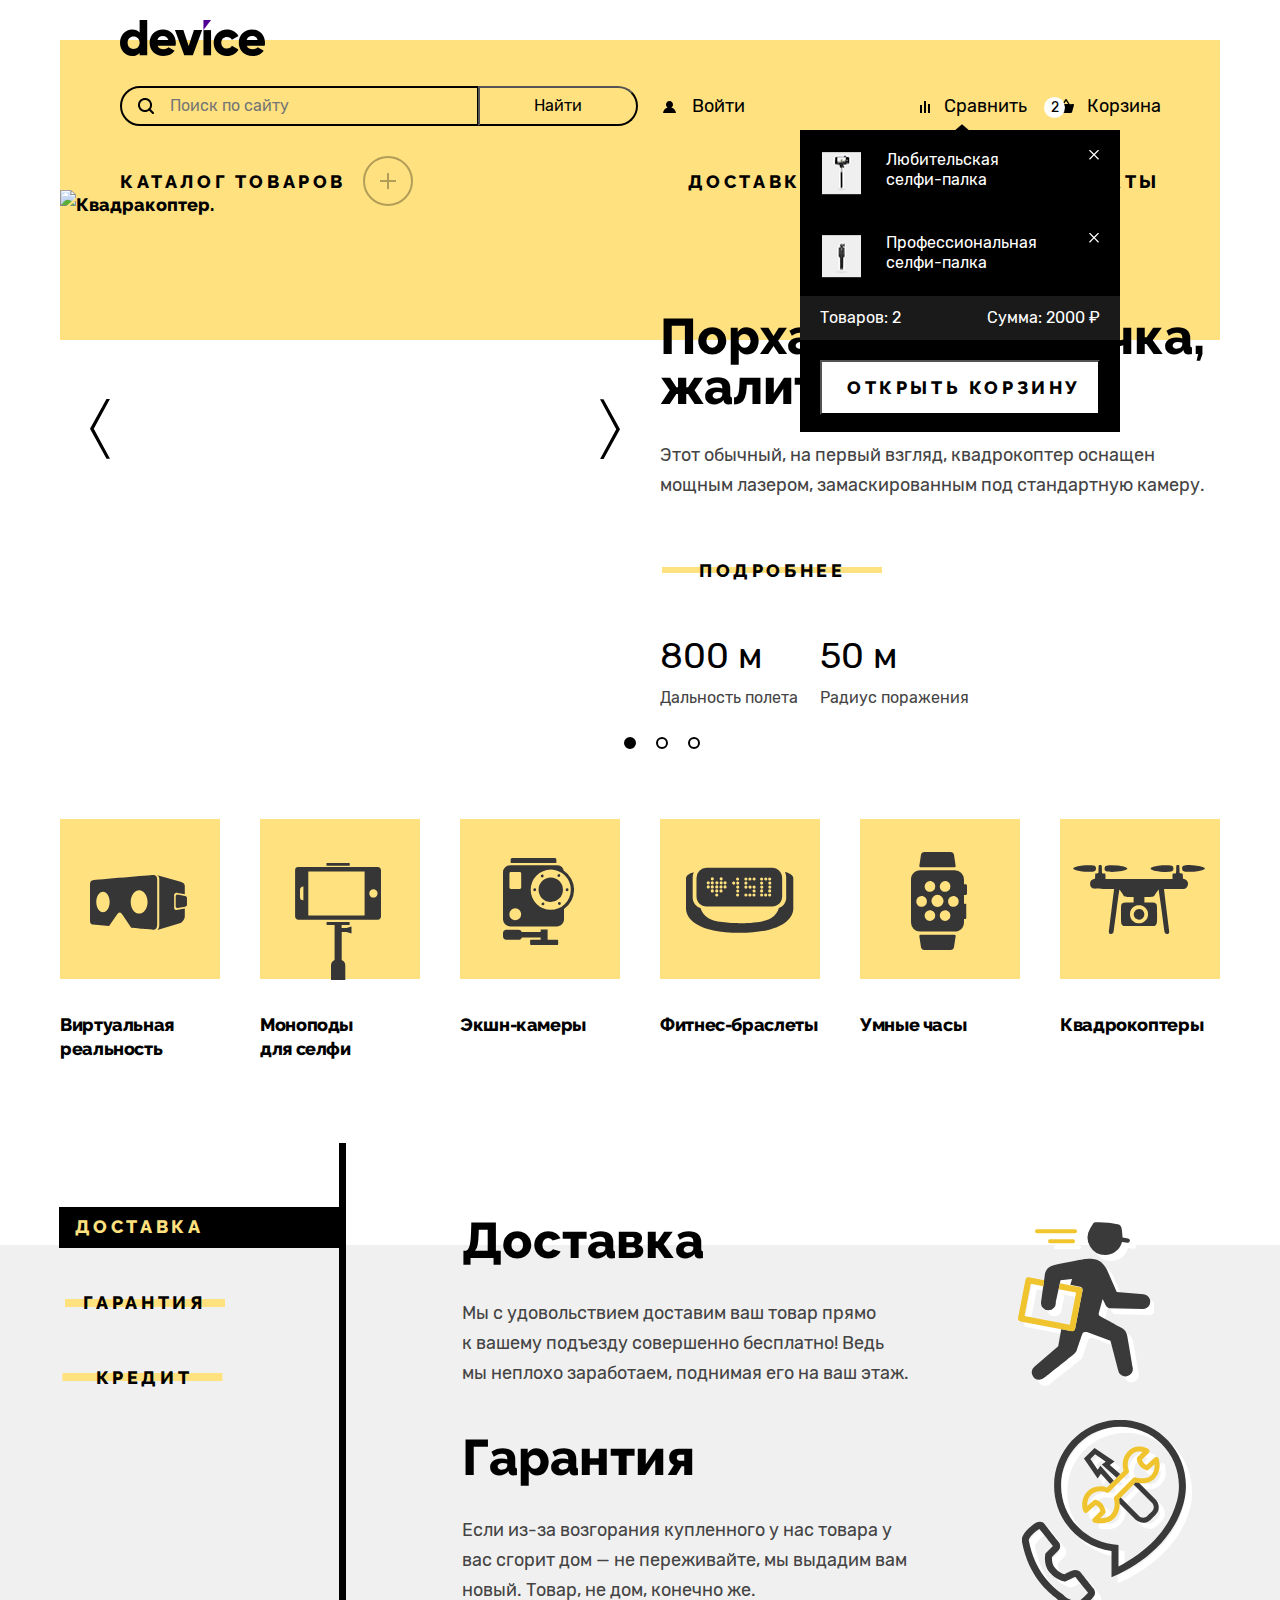
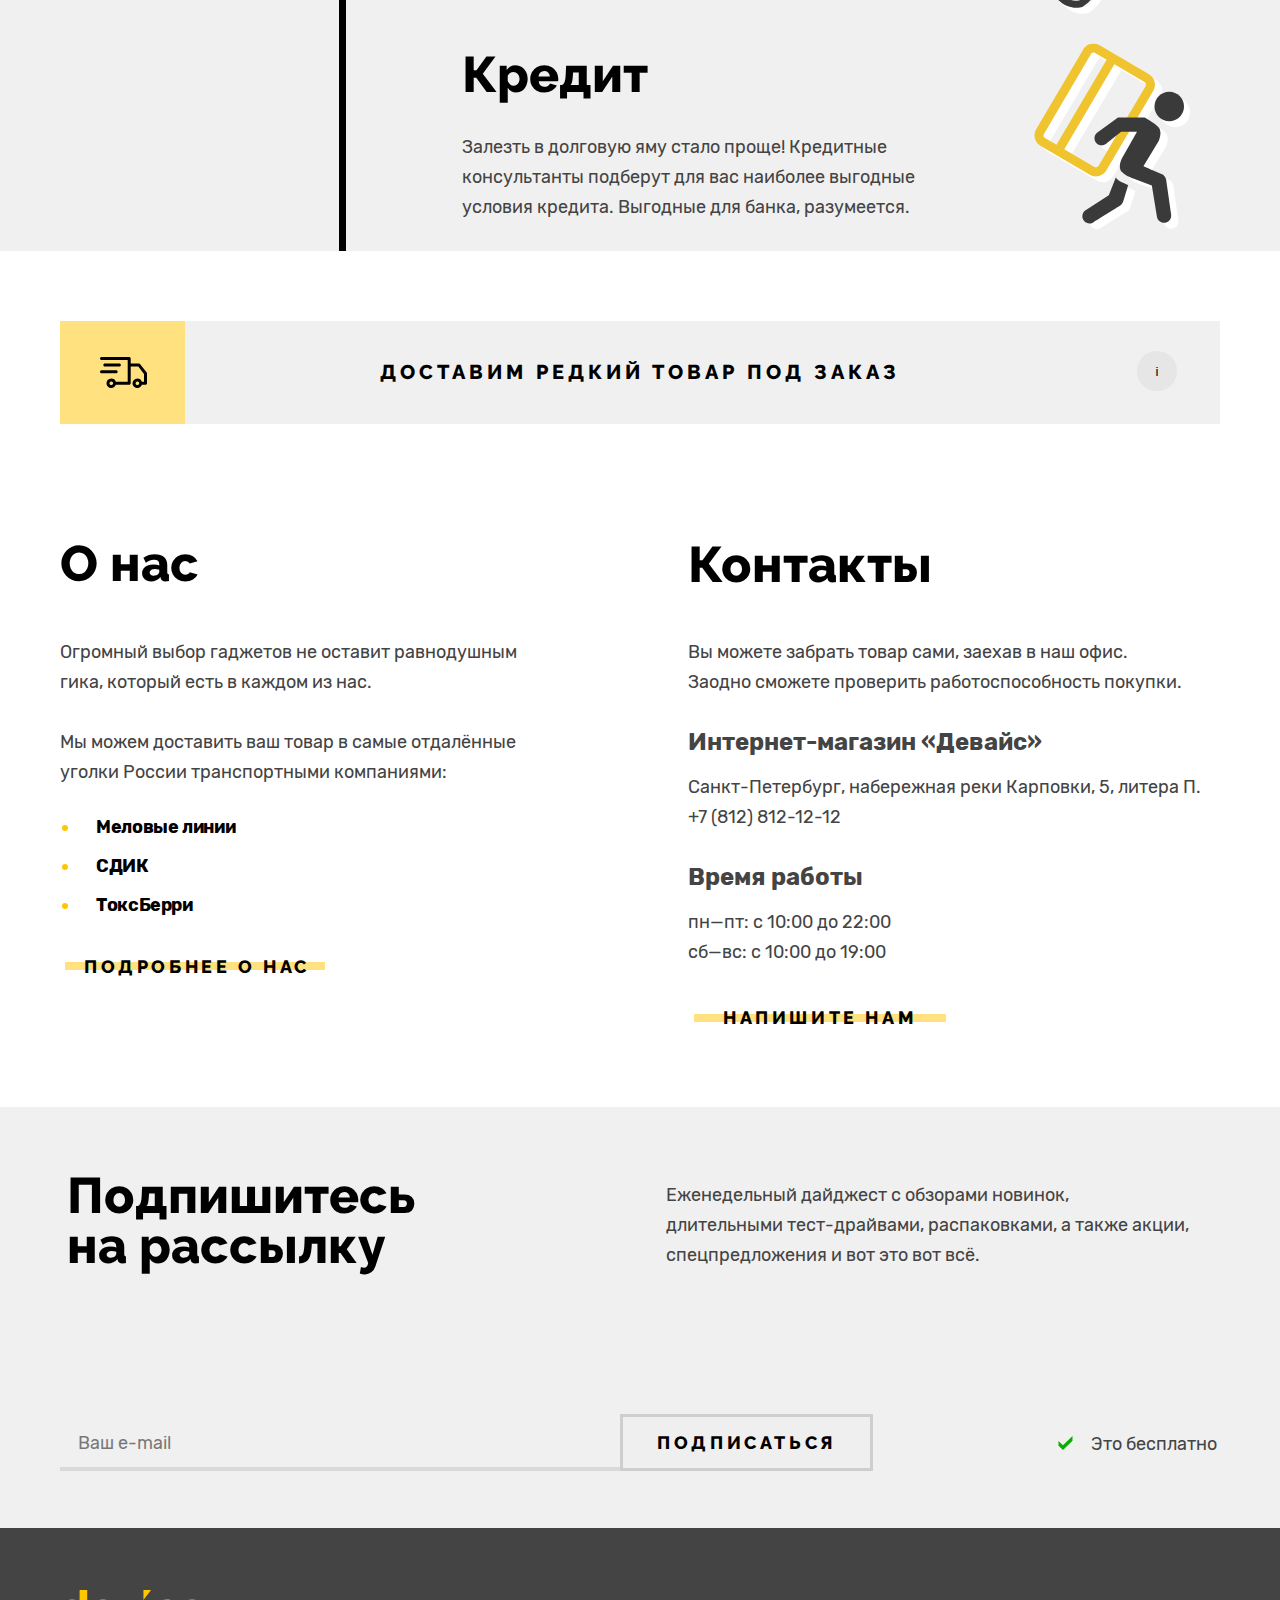
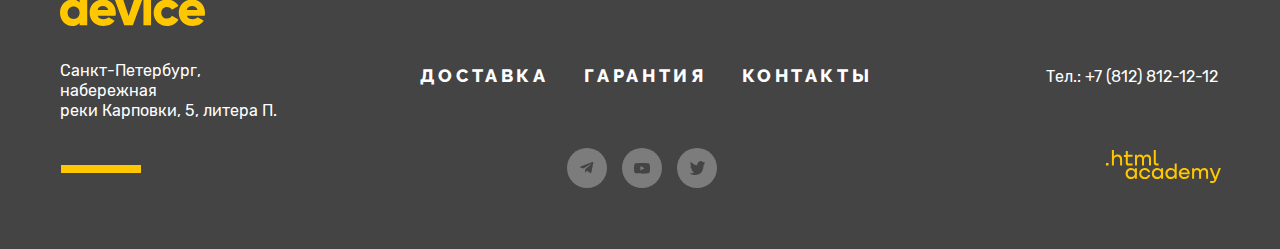
==== index.html @ 6c5d35dd "Добавляет попап, модальное окно, графические элементы" ====
<!DOCTYPE html>
<html lang="ru">
  <head>
    <meta charset="utf-8">
    <title>HTML Academy: Девайс</title>
    <link rel="stylesheet" href="styles/styles.css">
    <link rel="stylesheet" href="https://fonts.googleapis.com/css?family=Rubik">
  </head>
  <body class="body">
    <header class="header">
      <a class="logo-link" href="index.html"><img class="logo" src="images/logo/logo.svg" width="145" height="36"
          alt="Логотип «DEVICE»."></a>
      <!-- Навигация -->
      <nav class="navigation">
        <ul class="navigation-list">
          <li class="navigation-item-hidden header-search">
            <form class="navigation-form" action="https://echo.htmlacademy.ru/" method="get">
              <input class="search" type="search" placeholder="Поиск по сайту">
              <button class="navigation-button" type="submit">Найти</button>
            </form>
          </li>
          <li class="navigation-item-login">
            <a class="navigation-link navigation-link-login" href="#">
              Войти</a>
          </li>
          <li class="navigation-item-compare">
            <a class="navigation-link navigation-link-compare" href="#">
              Сравнить</a>
          </li>
          <li class="navigation-item-basket">
            <a class="navigation-link navigation-link-basket backet-btn" href="#">
              <span class="counter-basket">2</span>Корзина</a>
          </li>
        </ul>
        <ul class="navigation-list-user">
          <li class="navigation-item">
            <a href="#" class="navigation-catalog-link-user menu-btn">
              Каталог товаров
            </a>
            <ul class="sub-navigation">
              <li class="sub-navigation-item">
                <ul class="sub-navigation-item-list">
                  <li class="sub-navigation-item-list-item">
                    <a class="sub-navigation-item-list-item-link" href="#">Виртуальная реальность</a>
                  </li>
                  <li class="sub-navigation-item">
                    <a class="sub-navigation-item-list-item-link" href="#">Моноподы для cелфи</a>
                  </li>
                  <li class="sub-navigation-item-list-item">
                    <a class="sub-navigation-item-list-item-link" href="#">Экшн-камеры</a>
                  </li>
                </ul>
              </li>
              <li class="sub-navigation-item-list-item">
                <ul class="navigation-catalog">
                  <li class="sub-navigation-item-list-item">
                    <a class="sub-navigation-item-list-item-link" href="#">Фитнес-браслеты</a>
                  </li>
                  <li class="sub-navigation-item-list-item">
                    <a class="sub-navigation-item-list-item-link" href="#">Умные часы</a>
                  </li>
                </ul>
              </li>
              <li class="sub-navigation-item-list-item">
                <ul class="sub-navigation-catalog">
                  <li class="sub-navigation-item-list-item">
                    <a class="sub-navigation-item-list-item-link" href="#">Квадрокоптеры</a>
                  </li>
                </ul>
              </li>
            </ul>
          </li>
          <li class="navigation-item">
            <a href="#" class="navigation-catalog-link">Доставка</a>
          </li>
          <li class="navigation-item">
            <a href="#" class="navigation-catalog-link">Гарантия</a>
          </li>
          <li class="navigation-item">
            <a href="#" class="navigation-catalog-link">Контакты</a>
          </li>
        </ul>
      </nav>
    </header>
    <!--main-->
    <main class="main-container main-index">
      <div class="page-container">
        <section class="slider">
          <div class="slide">
            <div class="slider-wrapper">
              <img class="slider-image" src="images/sliders/slider.png" width="560" height="560" alt="Квадракоптер.">
              <div class="slider-controls">
                <button class="slider-button slider-prev" type="button">
                  <span class="visually-hidden">Предыдущее фото</span>
                </button>
                <button class="slider-button slider-next" type="button">
                  <span class="visually-hidden">Следующее фото</span>
                </button>
              </div>
              <div class="slider-container">
                <h2 class="slider-title">Порхает как бабочка,<br>жалит как пчела!</h2>
                <p class="slider-text">
                  Этот обычный, на первый взгляд, квадрокоптер оснащен мощным
                  лазером, замаскированным под стандартную камеру.
                </p>
                <span class="slider-link-item"><a class="slider-link" href="#">Подробнее</a></span>
                <dl class="slider-options">
                  <div class="slider-options-element">
                    <dt class="slider-options-index">800 м</dt>
                    <dd class="slider-option">Дальность полета</dd>
                  </div>
                  <div class="slider-options-element-radius">
                    <dt class="slider-options-index">50 м</dt>
                    <dd class="slider-option">Радиус поражения</dd>
                  </div>
                </dl>
              </div>
            </div>
          </div>
          <div class="slide is-hidden">
            <img class="slider-image" src="images/sliders/slider-2.png" width="560" height="560"
              alt="Электронные часы.">
            <div class="slider-container">
              <h2 class="slider-title">Худеем<br> правильно!</h2>
              <p class="slider-text">
                Мотивирующие фитнес-браслеты помогут найти в себе силы не
                пропускать занятия и соблюдать диету.
              </p>
              <span class="slider-link-item"><a class="slider-link" href="#">Подробнее</a></span>
              <dl class="slider-options">
                <div class="slider-options-element">
                  <dt class="slider-options-index">48 часов</dt>
                  <dd class="slider-option">Без подзарядки</dd>
                </div>
              </dl>
            </div>
          </div>
          <div class="slide is-hidden">
            <img class="slider-image" src="images/sliders/slider-3.png" width="560" height="560" alt="Селфи-палки.">
            <div class="slider-container">
              <h2 class="slider-title">Делай селфи,<br>как Бен Стиллер!</h2>
              <p class="slider-text">
                Самая длинная палка для селфи доступна в нашем магазине. Восемь
                (Восемь, Карл!) метров длиной и весом всего 5 кг.
              </p>
              <span class="slider-link-item"><a class="slider-link" href="#">Подробнее</a></span>
              <dl class="slider-options">
                <div class="slider-options-element">
                  <dt class="slider-options-index">8,5 м</dt>
                  <dd class="slider-option">Длина палки</dd>
                </div>
                <div class="slider-options-element">
                  <dt class="slider-options-index">5 кг</dt>
                  <dd class="slider-option">Вес палки</dd>
                </div>
                <div class="slider-options-element">
                  <dt class="slider-options-index">Карбон</dt>
                  <dd class="slider-option">Материал</dd>
                </div>
              </dl>
            </div>
          </div>
          <div class="slider-pagination">
            <button class="slider-pagination-button slider-pagination-button-current" type="button">
              <span class="visually-hidden">1 фото</span>
            </button>
            <button class="slider-pagination-button" type="button">
              <span class="visually-hidden">2 фото</span>
            </button>
            <button class="slider-pagination-button" type="button">
              <span class="visually-hidden">3 фото</span>
            </button>
          </div>
        </section>
        <!--section menu-->
        <section class="menu">
          <ul class="menu-icons">
            <li class="menu-icons-item">
              <a class="menu-rectangle-link" href="#">
                <svg class="navigation-menu-icon" aria-hidden="true" focusable="false" width="97px" height="55px"
                  viewBox="0 0 97 55" fill="none" xmlns="http://www.w3.org/2000/svg">
                  <path
                    d="M84.1314 32.639V20.003C84.1314 18.694 85.1764 17.633 86.4664 17.633L94.7924 19.214V11.02C94.7924 8.66497 93.0844 7.58897 90.5904 6.75497L67.4034 0.174968C69.0194 1.56597 69.2924 2.21497 69.2924 4.57097V49.78C69.2924 52.136 68.8424 53.846 67.3254 54.99L90.5904 47.925C92.9914 47.092 94.7924 43.709 94.7924 41.353V33.44L86.4664 35.007C85.1764 35.009 84.1314 33.947 84.1314 32.639Z"
                    fill="#363636" />
                  <path
                    d="M95.1294 20.979L87.5314 19.535C86.5234 19.535 85.7074 20.364 85.7074 21.386V31.254C85.7074 32.277 86.5234 33.106 87.5314 33.106L95.1294 31.675C96.2834 31.256 96.9534 30.846 96.9534 29.823V22.83C96.9534 21.808 96.1874 21.323 95.1294 20.979Z"
                    fill="#363636" />
                  <path
                    d="M67.1704 4.48297C67.1704 -0.597033 62.9384 0.0239677 62.9384 0.0239677C62.9384 0.0239677 5.83241 4.73797 2.83841 5.14497C-0.155585 5.55197 0.00141458 9.53197 0.00141458 9.53197C0.00141458 9.53197 0.000414578 42.069 0.000414578 45.812C0.000414578 49.555 2.59941 49.565 2.59941 49.565L19.0764 50.968L27.2124 39.3C27.2124 39.3 28.3214 37.472 29.7174 37.472C31.1144 37.472 32.1494 39.333 32.1494 39.333L41.2104 52.854C41.2104 52.854 60.1054 54.763 63.7314 54.763C67.3574 54.762 67.1704 49.739 67.1704 49.739C67.1704 49.739 67.1704 9.56297 67.1704 4.48297ZM12.9824 37.192C9.28442 37.192 6.28641 32.591 6.28641 26.917C6.28641 21.243 9.28442 16.642 12.9824 16.642C16.6804 16.642 19.6784 21.243 19.6784 26.917C19.6784 32.591 16.6804 37.192 12.9824 37.192ZM49.1404 38.618C44.4784 38.618 40.6994 33.379 40.6994 26.917C40.6994 20.454 44.4794 15.215 49.1404 15.215C53.8024 15.215 57.5824 20.454 57.5824 26.917C57.5824 33.379 53.8024 38.618 49.1404 38.618Z"
                    fill="#363636" />
                </svg>
                Виртуальная реальность</a>
            </li>
            <li class="menu-icons-item">
              <a class="menu-rectangle-link" href="catalog.html">
                <svg class="navigation-selfi-icon" aria-hidden="true" focusable="false" width="87" height="117"
                  fill="none" xmlns="http://www.w3.org/2000/svg">
                  <path
                    d="M82.8 4H3.3A3.2 3.2 0 0 0 .1 7.2v46.4c0 1.8 1.5 3.2 3.2 3.2h79.5c1.8 0 3.2-1.4 3.2-3.2V7.2C86 5.4 84.6 4 82.8 4ZM8.4 37.2h-.2A3.2 3.2 0 0 1 5 34v-7.2c0-1.8 1.4-3.2 3.2-3.2h.2v13.6Zm61.2 15.2H13.3v-44h56.3v44Zm8.8-17.8a4.1 4.1 0 1 1 0-8.3 4.1 4.1 0 0 1 0 8.3ZM54.7 0H31.5v2.8h23.2V0ZM46.6 64.9v-3h8V59H31.6V62h8V97a6 6 0 0 0-3.6 5.6V117h14.3v-14.3a6 6 0 0 0-3.6-5.6v-28h4.8l5 1.3v-6.8l-5 1.3h-4.8Z"
                    fill="#363636" />
                </svg>
                Моноподы<br> для селфи</a>
            </li>
            <li class="menu-icons-item">
              <a class="menu-rectangle-link" href="#">
                <svg class="navigation-camera-icon" aria-hidden="true" focusable="false" width="71px" height="87px"
                  fill="none" xmlns="http://www.w3.org/2000/svg">
                  <path
                    d="M53.35 1.49c0-.74-.58-1.49-1.31-1.49H9.05c-.73 0-1.38.75-1.38 1.49v3.52h45.68V1.5ZM54.2 81.8h-9.6V71.44h-6.95v2.5H18.77a3.49 3.49 0 0 0-3.18-2.15H3.56A3.59 3.59 0 0 0 0 75.31v3.02a3.55 3.55 0 0 0 3.56 3.48h12.03c1.52 0 2.8-.9 3.27-2.33h18.79v2.33h-9.52c-.53 0-1.01.44-1.01.97v3.17c0 .54.48 1.05 1.01 1.05H54.2c.53 0 .93-.51.93-1.05v-3.17c0-.53-.4-.97-.93-.97ZM60.67 12.39a7.04 7.04 0 0 0-6.77-5.05H7.15A7.1 7.1 0 0 0 0 14.36v46.9a7.18 7.18 0 0 0 7.15 7.12h46.74c3.9 0 7.13-3.2 7.13-7.12V50.92a23.3 23.3 0 0 0-.36-38.52ZM12.24 62.15a5.91 5.91 0 1 1 .02-11.82 5.91 5.91 0 0 1-.02 11.82Zm5.96-32.6c0 .78-.64 1.42-1.42 1.42H7.84c-.78 0-1.42-.64-1.42-1.42V15.39c0-.79.64-1.43 1.42-1.43h8.94c.78 0 1.42.64 1.42 1.43v14.16Zm29.56 22.3a20.1 20.1 0 0 1-20.05-20.12 20.1 20.1 0 0 1 20.05-20.12 20.1 20.1 0 0 1 20.06 20.13 20.1 20.1 0 0 1-20.06 20.12Z"
                    fill="#363636" />
                  <path
                    d="M47.76 43.96a12.2 12.2 0 0 0 12.19-12.23 12.2 12.2 0 0 0-12.19-12.22 12.2 12.2 0 0 0-12.19 12.22 12.2 12.2 0 0 0 12.2 12.23ZM31.56 33.17a1.44 1.44 0 1 0 0-2.87 1.44 1.44 0 0 0 0 2.87ZM63.96 33.17a1.44 1.44 0 1 0 0-2.87 1.44 1.44 0 0 0 0 2.87ZM39.1 19.43a1.44 1.44 0 1 0 0-2.87 1.44 1.44 0 0 0 0 2.87ZM56.41 46.91a1.43 1.43 0 1 0 0-2.86 1.43 1.43 0 0 0 0 2.86ZM55.7 19a1.44 1.44 0 1 0 0-2.87 1.44 1.44 0 0 0 0 2.87ZM39.83 47.34a1.44 1.44 0 1 0 0-2.87 1.44 1.44 0 0 0 0 2.87Z"
                    fill="#363636" />
                </svg>
                Экшн-камеры</a>
            </li>
            <li class="menu-icons-item">
              <a class="menu-rectangle-link-item" href="#">
                <svg class="navigation-watch-icon" aria-hidden="true" focusable="false" width="108" height="66"
                  fill="none" xmlns="http://www.w3.org/2000/svg">
                  <path
                    d="M98.97 5.07a10.4 10.4 0 0 1 1.2 4.82V31c0 4.62-3.09 8.53-7.24 9.9-1.33 4-3.78 7.86-8.05 10.44-8.68 5.23-31.12 4.83-31.2 4.83-.08 0-22.51.4-31.19-4.83a18.73 18.73 0 0 1-8.04-10.28 10.5 10.5 0 0 1-7.76-10.06V9.9c0-1.68.43-3.28 1.14-4.69C4.17 6.1 0 7.92 0 11.43v29.99c0 10.25 11.84 24.43 53.66 24.43 41.82 0 53.65-14.18 53.65-24.43V11.43c0-3.68-4.57-5.49-8.34-6.36Z"
                    fill="#363636" />
                  <path
                    d="M20.56 39.46h65.52c5.57 0 10.08-4.51 10.08-10.08V10.94C96.16 5.37 91.65.86 86.08.86H20.56A10.08 10.08 0 0 0 10.5 10.94v18.44c0 5.57 4.5 10.08 10.07 10.08Zm63.13-29a1.57 1.57 0 1 1 0 3.15 1.57 1.57 0 0 1 0-3.14Zm0 4.05a1.57 1.57 0 1 1 0 3.13 1.57 1.57 0 0 1 0-3.13Zm0 4.04a1.57 1.57 0 1 1 0 3.13 1.57 1.57 0 0 1 0-3.13Zm0 3.82a1.57 1.57 0 1 1 0 3.14 1.57 1.57 0 0 1 0-3.14Zm0 4.04a1.57 1.57 0 1 1 0 3.14 1.57 1.57 0 0 1 0-3.14Zm-4.03-15.94a1.57 1.57 0 1 1 0 3.13 1.57 1.57 0 0 1 0-3.13Zm0 15.94a1.57 1.57 0 1 1 0 3.14 1.57 1.57 0 0 1 0-3.14Zm-4.04-15.94a1.57 1.57 0 1 1 0 3.14 1.57 1.57 0 0 1 0-3.14Zm0 4.04a1.57 1.57 0 1 1 0 3.14 1.57 1.57 0 0 1 0-3.14Zm0 4.04a1.57 1.57 0 1 1 0 3.13 1.57 1.57 0 0 1 0-3.13Zm0 3.82a1.57 1.57 0 1 1 0 3.14 1.57 1.57 0 0 1 0-3.14Zm0 4.04a1.57 1.57 0 1 1 0 3.14 1.57 1.57 0 0 1 0-3.14Zm-7.66-15.94a1.57 1.57 0 1 1 0 3.13 1.57 1.57 0 0 1 0-3.13Zm0 8.08a1.57 1.57 0 1 1 0 3.13 1.57 1.57 0 0 1 0-3.13Zm0 3.88a1.57 1.57 0 1 1 0 3.13 1.57 1.57 0 0 1 0-3.13Zm0 3.98a1.57 1.57 0 1 1 0 3.14 1.57 1.57 0 0 1 0-3.14Zm-4.03-15.94a1.57 1.57 0 1 1 0 3.14 1.57 1.57 0 0 1 0-3.14Zm0 8.08a1.57 1.57 0 1 1 0 3.13 1.57 1.57 0 0 1 0-3.13Zm0 7.86a1.57 1.57 0 1 1 0 3.14 1.57 1.57 0 0 1 0-3.14Zm-4.04-15.94a1.57 1.57 0 1 1 0 3.14 1.57 1.57 0 0 1 0-3.14Zm0 4.04a1.57 1.57 0 1 1 0 3.14 1.57 1.57 0 0 1 0-3.14Zm0 4.04a1.57 1.57 0 1 1 0 3.14 1.57 1.57 0 0 1 0-3.14Zm0 7.86a1.57 1.57 0 1 1 0 3.14 1.57 1.57 0 0 1 0-3.14Zm-8.3-15.94a1.57 1.57 0 1 1 0 3.14 1.57 1.57 0 0 1 0-3.14Zm0 4.04a1.57 1.57 0 1 1 0 3.13 1.57 1.57 0 0 1 0-3.13Zm0 4.04a1.57 1.57 0 1 1 0 3.13 1.57 1.57 0 0 1 0-3.13Zm0 3.88a1.57 1.57 0 1 1 .01 3.13 1.57 1.57 0 0 1 0-3.13Zm0 3.98a1.57 1.57 0 1 1 0 3.14 1.57 1.57 0 0 1 0-3.14Zm-4.03-11.9a1.57 1.57 0 1 1 0 3.13 1.57 1.57 0 0 1 0-3.13Zm-8.5-.21a1.57 1.57 0 1 1 0 3.14 1.57 1.57 0 0 1 0-3.14Zm0 4.03a1.57 1.57 0 1 1 0 3.14 1.57 1.57 0 0 1 0-3.14Zm-4.04-8.07a1.57 1.57 0 1 1 0 3.13 1.57 1.57 0 0 1 0-3.13Zm0 4.04a1.57 1.57 0 1 1 0 3.13 1.57 1.57 0 0 1 0-3.13Zm0 4.03a1.57 1.57 0 1 1 0 3.14 1.57 1.57 0 0 1 0-3.14Zm0 4.04a1.57 1.57 0 1 1 0 3.14 1.57 1.57 0 0 1 0-3.14Zm-4.26-8.07a1.57 1.57 0 1 1 0 3.13 1.57 1.57 0 0 1 0-3.13Zm0 4.03a1.57 1.57 0 1 1 0 3.14 1.57 1.57 0 0 1 0-3.14Zm0 4.04a1.57 1.57 0 1 1 0 3.14 1.57 1.57 0 0 1 0-3.14Zm0 4.04a1.57 1.57 0 1 1 0 3.14 1.57 1.57 0 0 1 0-3.14ZM26.3 10.26a1.57 1.57 0 1 1 0 3.14 1.57 1.57 0 0 1 0-3.14Zm0 4.04a1.57 1.57 0 1 1 0 3.14 1.57 1.57 0 0 1 0-3.14Zm0 4.03a1.57 1.57 0 1 1 0 3.15 1.57 1.57 0 0 1 0-3.15Zm0 4.04a1.57 1.57 0 1 1 0 3.15 1.57 1.57 0 0 1 0-3.15Zm-4.04-8.07a1.57 1.57 0 1 1 0 3.14 1.57 1.57 0 0 1 0-3.14Zm0 4.03a1.57 1.57 0 1 1 0 3.14 1.57 1.57 0 0 1 0-3.14Z"
                    fill="#363636" />
                </svg>
                Фитнес-браслеты</a>
            </li>
            <li class="menu-icons-item">
              <a class="menu-rectangle-link" href="#">
                <svg class="navigation-bracelet-icon" aria-hidden="true" focusable="false" width="57" height="98"
                  fill="none" xmlns="http://www.w3.org/2000/svg">
                  <path
                    d="M54.5 32.2h-1.52v-4.64a9.16 9.16 0 0 0-9.08-9.19H9.08c-5 0-9.08 4.13-9.08 9.19v42.86a9.16 9.16 0 0 0 9.08 9.19H43.9c5 0 9.08-4.13 9.08-9.19v-3.41h1.52c.41 0 .75-.34.75-.76V52.47a.76.76 0 0 0-.76-.77h-1.51v-8.79h1.52c.83 0 1.5-.68 1.5-1.53v-7.65c0-.84-.67-1.53-1.5-1.53Zm-20.42-3.11c2.93 0 5.3 2.4 5.3 5.36a5.33 5.33 0 0 1-5.3 5.35c-2.92 0-5.3-2.4-5.3-5.35a5.33 5.33 0 0 1 5.3-5.36Zm-15.13 0c2.92 0 5.3 2.4 5.3 5.36a5.33 5.33 0 0 1-5.3 5.35c-2.93 0-5.3-2.4-5.3-5.35a5.33 5.33 0 0 1 5.3-5.36ZM5.3 49.39a5.33 5.33 0 0 1 5.3-5.35c2.92 0 5.3 2.4 5.3 5.36a5.33 5.33 0 0 1-5.3 5.36c-2.93 0-5.3-2.4-5.3-5.36Zm13.64 19.5c-2.92 0-5.3-2.4-5.3-5.35a5.33 5.33 0 0 1 5.3-5.36c2.93 0 5.3 2.4 5.3 5.36a5.33 5.33 0 0 1-5.3 5.35Zm1.5-19.9a6.09 6.09 0 0 1 6.05-6.12 6.09 6.09 0 0 1 6.06 6.12 6.09 6.09 0 0 1-6.06 6.13 6.1 6.1 0 0 1-6.05-6.13Zm13.64 19.9c-2.92 0-5.3-2.4-5.3-5.35a5.33 5.33 0 0 1 5.3-5.36c2.93 0 5.3 2.4 5.3 5.36a5.33 5.33 0 0 1-5.3 5.35Zm8.3-14.13c-2.92 0-5.3-2.4-5.3-5.36a5.33 5.33 0 0 1 5.3-5.36c2.93 0 5.3 2.4 5.3 5.36a5.33 5.33 0 0 1-5.3 5.36ZM9.65 15.31h33.68c.85 0 1.44-.68 1.3-1.51l-1.6-10.77A3.68 3.68 0 0 0 39.5 0H13.47a3.68 3.68 0 0 0-3.51 3.03L8.34 13.8c-.12.83.46 1.51 1.3 1.51ZM43.33 82.67H9.65c-.85 0-1.43.68-1.3 1.52l1.6 10.76a3.68 3.68 0 0 0 3.52 3.03h26.04a3.68 3.68 0 0 0 3.51-3.02l1.62-10.77a1.28 1.28 0 0 0-1.3-1.52Z"
                    fill="#363636" />
                </svg>
                Умные часы</a>
            </li>
            <li class="menu-icons-item">
              <a class="menu-rectangle-link" href="#">
                <svg class="navigation-quadrocopter-icon" aria-hidden="true" focusable="false" width="133" height="70"
                  fill="none" xmlns="http://www.w3.org/2000/svg">
                  <path
                    d="M12 .3C6.6.7 1.9 1.9.7 2.9c-.7.6-.7.6-.3 1.2.7.7 3.8 1.6 7.3 2.2 4 .7 12.5.7 13.7 0 1.2-.6 1.6-1.3 1.6-3 0-1.5-.6-2.3-2.2-2.8C19.3.2 15 0 12.1.3ZM25.8.5c-.2.3-.3 2.1-.3 4.1 0 4 .2 3.8-2.2 4h-1l-.3 5.1-1.2.3c-2.5.6-4 2.6-3.7 5.3 0 1.9 1 3.3 2.5 4 1.1.6 1.5.6 11.3.6 5.5 0 10.1 0 10.2.2l-2.6 20.6-2.7 21.7c0 1.6.8 2.6 2.3 2.6 1.3 0 2-.6 2.4-1.9l3-21.8c1.5-11.5 2.8-20.9 3-20.9l2.1 3.2c3 4.6 2.4 4.3 7.6 4.3h4.4v5.6h-5.1c-4.8.2-5.2.2-6 .7-1.5 1.1-1.5 1.4-1.5 11 0 9.5 0 9.8 1.5 11l.8.7h31.4l.8-.7c1.5-1.2 1.6-1.5 1.6-11 0-9.6 0-9.9-1.7-11-.6-.5-1.1-.5-5.8-.6l-5.2-.1v-5.6h4.4c5.2 0 4.7.3 7.6-4.3 1.1-1.8 2.1-3.2 2.2-3.2l3 20.9c1.5 11.5 2.8 21.3 3 21.8.3 1.3 1 2 2.3 2 1.5 0 2.4-1.1 2.3-2.7l-2.7-21.7A903 903 0 0 1 91 24.1c0-.1 4.6-.2 10.1-.2 9.8 0 10.2 0 11.3-.5 1.5-.8 2.4-2.2 2.6-4.1a4.7 4.7 0 0 0-3.8-5.3l-1.2-.3-.3-5-1-.2c-2.3-.1-2.2.2-2.2-3.9l-.2-4.1c-.3-.4-.6-.5-1.4-.5-.6 0-1.3.1-1.4.3-.2.2-.3 1.5-.3 4 0 2.4-.1 3.7-.4 3.9-.1.2-.9.3-1.6.3-1.6 0-1.7 0-1.7 3V14h-67v-2.3c0-3 0-3.1-1.7-3.1-.7 0-1.4-.1-1.6-.3-.2-.2-.3-1.5-.3-4 0-2.4-.1-3.7-.3-3.9-.2-.2-.8-.3-1.5-.3-.8 0-1.1.1-1.3.5Zm42.8 40.1c3 1 5.4 3.4 6.2 6.2a11 11 0 0 1-.3 5.8c-.7 1.8-2.7 4-4.6 4.9-1.3.6-1.7.7-3.9.7s-2.6 0-4-.7c-1.8-1-3.8-3-4.5-5a11 11 0 0 1-.3-5.7 9.6 9.6 0 0 1 6.1-6.2c2-.6 3.3-.6 5.3 0Z"
                    fill="#363636" />
                  <path
                    d="M63.8 44.4c-2 1-3.5 3.7-3 5.8a5.4 5.4 0 0 0 8 3.7c2-1.2 3-3.6 2.4-5.8a5.4 5.4 0 0 0-5.2-4.2c-.6 0-1.6.3-2.2.5ZM36 .2c-3.8.6-4.4 1-4.4 3.4 0 1.8.4 2.4 2.2 3 1.6.4 7.2.5 10.5 0C51.3 6 55.7 4.2 54 3c-1.2-.9-4.9-1.8-9-2.4a66 66 0 0 0-9-.3ZM89.5.3c-6.3.5-11.9 2-11.9 3.1 0 1.8 7.9 3.5 15.7 3.5 5.8 0 7.1-.6 7.1-3.3 0-1.8-.6-2.6-2.3-3-1.7-.5-5.7-.6-8.6-.3ZM112.8.3c-1.8.2-3 .8-3.5 1.5-.3.7-.3 2.9.2 3.5 1 1.4 1.7 1.5 7 1.5 3.7 0 5.9-.1 8-.5 3.5-.6 6.5-1.5 7.2-2.2.5-.6.5-.6-.3-1.2-1.3-1.1-6-2.2-11.9-2.6-3.4-.3-4.5-.3-6.7 0Z"
                    fill="#363636" />
                </svg>
                Квадрокоптеры</a>
            </li>
          </ul>
        </section>
      </div>
      <!--Секция услуг-->
      <section class="services">
        <div class="page-container-services">
          <div class="service-container">
            <ul class="service">
              <li class="service-item-active"><a class="service-link-active" href="#">Доставка</a></li>
              <li class="service-item"><a class="service-link" href="#">Гарантия</a></li>
              <li class="service-item-credit"><a class="service-link-credit" href="#">Кредит</a></li>
            </ul>
          </div>
          <div class="service-container-description">
            <ul class="service-description">
              <li class="service-item-delivery">
                <h2 class="service-title">Доставка</h2>
                <p class="service-information">
                  Мы с удовольствием доставим ваш товар прямо<br>к вашему подъезду
                  совершенно бесплатно! Ведь<br> мы неплохо заработаем, поднимая его
                  на ваш этаж.</p>
              </li>
              <li class="service-item-warranty is-hidden">
                <h2 class="service-title">Гарантия</h2>
                <p class="service-information">Если из-за возгорания купленного у нас товара у вас сгорит дом —
                  не переживайте, мы выдадим вам новый. Товар, не дом, конечно же.</p>
              </li>
              <li class="service-item-credit-block is-hidden">
                <h2 class="service-title">Кредит</h2>
                <p class="service-information">Залезть в долговую яму стало проще! Кредитные<br> консультанты
                  подберут для вас наиболее выгодные<br> условия кредита. Выгодные для
                  банка, разумеется.</p>
              </li>
            </ul>
          </div>
        </div>
      </section>
      <!--Секция доставки-->
      <div class="page-container">
        <section class="order">
          <div class="order-container">
            <button class="order-title" type="button">
              <svg class="navigation-button-icon" aria-hidden="true" focusable="false" width="47" height="31"
                fill="none" xmlns="http://www.w3.org/2000/svg">
                <path
                  d="m46.7 15.4-6.5-8.2c-.3-.4-.7-.6-1.2-.6h-8.3V1.5C30.7.7 30 0 29.2 0H1.5C.7 0 0 .7 0 1.5S.7 3 1.5 3h26.2v21.7H15.8a4.7 4.7 0 0 0-4.5-3.3 4.9 4.9 0 0 0-4.8 4.8c0 2.6 2.2 4.8 4.8 4.8 2.1 0 3.9-1.4 4.5-3.3h13.4c.8 0 1.5-.7 1.5-1.5V9.6h7.6l5.7 7.3v7.9h-2.2a4.7 4.7 0 0 0-4.5-3.3 4.9 4.9 0 0 0-4.8 4.8c0 2.6 2.1 4.8 4.8 4.8 2.1 0 3.9-1.4 4.5-3.3h3.7c.8 0 1.5-.7 1.5-1.5v-9.9c0-.4-.1-.7-.3-1ZM11.3 28c-1 0-1.8-.8-1.8-1.8s.8-1.8 1.8-1.8 1.8.8 1.8 1.8-.9 1.8-1.8 1.8Zm26.1 0c-1 0-1.8-.8-1.8-1.8s.8-1.8 1.8-1.8 1.8.8 1.8 1.8-.9 1.8-1.8 1.8Z"
                  fill="#000" />
                <path
                  d="M19.4 9.6c.8 0 1.5-.7 1.5-1.5s-.7-1.5-1.5-1.5H4.8c-.8 0-1.5.7-1.5 1.5S4 9.6 4.8 9.6h14.6ZM17.7 14.7c0-.8-.7-1.5-1.5-1.5H1.5c-.8 0-1.5.7-1.5 1.5s.7 1.5 1.5 1.5h14.7c.8 0 1.5-.7 1.5-1.5Z"
                  fill="#000" />
              </svg>
              Доставим редкий товар под заказ</button>
            <button class="tooltip" type="button">i</button>
          </div>
        </section>
        <!--Секция "О нас"-->
        <div class="information-container">
          <section class="aboutus">
            <h2 class="aboutus-title">О нас</h2>
            <p class="aboutus-information">
              Огромный выбор гаджетов не оставит равнодушным<br> гика, который есть
              в каждом из нас.</p>
            <p class="aboutus-information-text">Мы можем доставить ваш товар в самые отдалённые
              уголки России транспортными компаниями:</p>
            <ul class="aboutus-list">
              <li class="aboutus-item">Меловые линии</li>
              <li class="aboutus-item">СДИК</li>
              <li class="aboutus-item">ТоксБерри</li>
            </ul>
            <span class="button-feedback-aboutus"><a class="button-feedback" href="#">Подробнее о нас</a></span>
          </section>
          <!--Секция контактов-->
          <section class="contacts">
            <h2 class="contacts-title">Контакты</h2>
            <p class="contacts-information">
              Вы можете забрать товар сами, заехав в наш офис.<br> Заодно сможете
              проверить работоспособность покупки.
            </p>
            <h3 class="contacts-subtitle">Интернет-магазин «Девайс»</h3>
            <address class="contacts-address">
              <p class="contacts-address-text">
                Санкт-Петербург, набережная реки Карповки, 5, литера П.
              </p>
              <a class="contacts-phone" href="tel:++78128121212">+7 (812) 812-12-12</a>
            </address>
            <h3 class="contacts-subtitle">Время работы</h3>
            <p class="contacts-schedule">
              пн—пт: с 10:00 до 22:00<br> сб—вс: с 10:00 до 19:00
            </p>
            <span class="button-button-feedback-write"><a class="button-button-feedback" href="#">Напишите
                нам</a></span>
          </section>
        </div>
      </div>
      <form class="newsletter-form" action="https://echo.htmlacademy.ru/" method="post">
        <div class="newsletter-form-container">
          <div class="form-container">
            <h2 class="mailing-title">Подпишитесь на рассылку</h2>
            <p class="mailing-text">
              Еженедельный дайджест с обзорами новинок,<br>длительными
              тест-драйвами, распаковками, а также акции,<br> спецпредложения и вот
              это вот всё.
            </p>
          </div>
          <div class="newsletter-container">
            <label for="newsletter-email">
              <input class="field" placeholder="Ваш e-mail" type="email" name="newsletter-email" id="newsletter-email"
                required></label>
            <button class="button-newsletter-button" type="submit">
              Подписаться
            </button>
            <svg class="navigation-jackdaw-icon" aria-hidden="true" focusable="false" width="15" height="14" fill="none"
              xmlns="http://www.w3.org/2000/svg">
              <path d="M14.5 0 4.9 9.3.5 5v4.7L5 14l9.5-9.3V0Z" fill="#08AF00" />
            </svg>
            <p class="priceless">Это бесплатно</p>
          </div>
        </div>
      </form>
    </main>
    <footer class="page-footer">
      <div class="page-footer-container">
        <section class="footer-contacts">
          <div class="footer-contacts-container">
            <h2 class="visually-hidden">Контакты</h2>
            <a class="footer-logo-link" href="index.html"><img class="footer-contacts-logo"
                src="images/logo/logo_yellow.svg" width="145" height="36" alt="Логотип «DEVICE»."></a>
            <address class="footer-address">
              <p class="footer-address-text">
                Санкт-Петербург, набережная<br> реки Карповки, 5, литера П.
              </p>
            </address>
          </div>
        </section>
        <section class="footer-prices">
          <ul class="footer-prices-list">
            <li class="footer-prices-item">
              <a class="footer-prices-link" href="#">Доставка</a>
            </li>
            <li class="footer-prices-item">
              <a class="footer-prices-link" href="#">Гарантия</a>
            </li>
            <li class="footer-prices-item">
              <a class="footer-prices-link" href="#">Контакты</a>
            </li>
          </ul>
          <ul class="footer-social-list">
            <li class="footer-social-item">
              <a class="footer-social-link footer-social-tw" href="https://t.me/htmlacademy">
                <span class="visually-hidden">Телеграмм</span></a>
            </li>
            <li class="footer-social-item">
              <a class="footer-social-link footer-social-yt" href="https://www.youtube.com/user/htmlacademyru"><span
                  class="visually-hidden">Ютуб</span></a>
            </li>
            <li class="footer-social-item">
              <a class="footer-social-link footer-social-twt" href="https://twitter.com/htmlacademy_ru"><span
                  class="visually-hidden">Твиттер</span></a>
            </li>
          </ul>
        </section>
        <section class="footer-contacts-user">
          <ul class="footer-contacts-user-list">
            <li class="footer-contacts-user-item">
              <a class="footer-contacts-address-phone" href="tel:+78128121212">Тел.: +7 (812) 812-12-12</a>
            </li>
            <li class="footer-contacts-user-item">
              <a class="footer-contacts-user-logo-link" href="https://htmlacademy.ru/"><img
                  class="footer-contacts-user-logo" src="images/logo/logo_htmlacademy.svg" width="115" height="33"
                  alt="Логотип «html.academy»."></a>
            </li>
          </ul>
        </section>
      </div>
    </footer>
    <script src="scripts.js"></script>
    <div class="popover popover-cart popover-open">
      <ul class="popover-list">
        <li class="popover-item">
          <a class="popover-link" href="#"><img class="popover-image" src="images/product-small-1.png" width="39"
              height="43" alt="Любительская селфи палка">
            <h2 class="popover-name">Любительская<br> селфи-палка</h2>
          </a>
          <button class="popover-close-button button" type="button"><span
              class="visually-hidden">закрыть</span></button>
        </li>
        <li class="popover-item">
          <a class="popover-link" href="#"><img class="popover-image" src="images/product-small-2.png" width="39"
              height="43" alt="Профессиональная селфи палка">
            <h2 class="popover-name">Профессиональная<br> селфи-палка</h2>
          </a>
          <button class="popover-close-button button" type="button"><span
              class="visually-hidden">закрыть</span></button>
        </li>
        <li class="popover-item-card">
          <p class="popover-card-first">Товаров: 2</p>
          <p class="popover-card-second">Сумма: 2000 ₽</p>
        </li>
        <li class="popover-item"><button class="popover-open-button" type="button">Открыть корзину</button></li>
      </ul>
    </div>
    <div class="modal-container">
      <div class="modal modal-auth">
        <button class="modal-close-button button" type="button"><span class="visually-hidden">закрыть</span></button>
        <h2 class="modal-title">Доставка под заказ</h2>
        <form class="auth-form" action="https://echo.htmlacademy.ru/" method="post">
          <div class="modal-form">
            <div class="modal-form-name">
              <p class="field-group-name">Ваше имя</p>
              <label class="visually-hidden">Введите имя</label>
              <input class="auth-form-field" type="text" name="auth-login" placeholder="Введите имя">
              <p class="auth-text">Добавьте имя</p>
            </div>
            <div class="modal-form-email">
              <p class="mail-modal-name">Ваш e-mail</p>
              <fieldset class="modal-fieldset">
                <input class="modal-mail form" type="email" placeholder="почта" list="mailList">
                <datalist id="mailList">
                  <option value="mail0@example.com" label="E-mail №1">
                  <option value="mail1@example.com" label="E-mail №2">
                  <option value="mail2@example.com" label="E-mail №3">
                </datalist>
              </fieldset>
              <p class="auth-text adress">Забавный у вас адрес</p>
            </div>
          </div>
          <div class="modal-form-number">
            <div class="modal-form-text">
              <p class="modal-form-text-title">Что нужно привезти</p>
              <label class="visually-hidden" for="uname">В свободной форме</label>
              <input class="modal-form-text-name" type="text" id="uname" name="name" placeholder="В свободной форме">
            </div>
            <div class="modal-form-number-text">
              <span class="form-label">
                <label class="modal-form-number-title" for="appointment-number">Количество:</label>
                <span class="tooltip-modal">
                  <button class="tooltip-toggle" type="button" aria-labelledby="tooltip-label-date">
                  </button>
                  <span class="tooltip-text" role="tooltip" id="tooltip-label-date">Постараемся найти, сколько нужно.
                    Привезём сколько получится по требованиям<br>
                    к провозу багажа.</span>
                </span>
              </span>
              <div class="modal-auth-container">
                <button class="modal-button pro"></button>
                <input class="number-modal" type="text" placeholder="1" id="appointment-number">
                <button class="modal-button con"></button>
              </div>
            </div>
          </div>
          <div class="modal-button-container">
            <button class="modal-button-submit" type="submit">Отправить</button>
          </div>
        </form>
      </div>
    </div>
  </body>
</html>
---- styles/styles.css ----
@font-face {
  font-family: "raleway";
  font-style: normal;
  font-weight: 800;
  src: url("../fonts/raleway/raleway-800.woff2") format("woff2");
  font-display: swap;
}

@font-face {
  font-family: "rubik";
  font-style: normal;
  font-weight: 400;
  src: url("../fonts/rubik/rubik-400.woff2") format("woff2");
  font-display: swap;
}

@font-face {
  font-family: "rubik";
  font-style: normal;
  font-weight: 700;
  src: url("../fonts/rubik/rubik-700.woff2") format("woff2");
  font-display: swap;
}

html {
  height: 100%;
  box-sizing: border-box;
}

body {
  margin: 0;
  display: flex;
  flex-direction: column;
  min-height: 100%;
  font-family: "rubik", sans-serif;
  font-size: 18px;
  line-height: 30px;
  background: #ffffff;
}

.button {
  border: none;
  margin-right: 91px;
  margin-top: 2px;
  font-family: "raleway", sans-serif;
  font-weight: 800;
  font-size: 18px;
  line-height: 21px;
  text-transform: uppercase;
  text-decoration: none;
  color: #000000;
  letter-spacing: 0.2em;
  cursor: pointer;
}

.visually-hidden {
  position: absolute;
  width: 1px;
  height: 1px;
  margin: -1px;
  padding: 0;
  border: 0;
  clip: rect(0 0 0 0);
  overflow: hidden;
}

/*header*/
.header {
  position: relative;
  color: #000000;
  background-color: #ffe17f;
  width: 1160px;
  margin: 0 auto;
  margin-top: 40px;
}

.logo {
  display: block;
  width: 145px;
}

/*navigation*/
.navigation {
  width: 1040px;
  margin: 0 auto;
}

.navigation-form{
  display: flex;
}


.navigation-list {
  display: flex;
  width: 1060px;
  font-family: "rubik", sans-serif;
  box-sizing: border-box;
  padding: 30px 0 30px 0;
  list-style-type: none;
  margin: 0;
  font-style: normal;
  font-weight: 400;
  font-size: 18px;
  line-height: 30px;
}

.navigation-link {
  position: relative;
  display: block;
  font-family: "rubik", sans-serif;
  color: #000000;
  text-decoration: none;
  text-align: center;
  font-style: normal;
  transition: all 0.8s ease 0s;
}

.navigation-link.navigation-link-name {
  background: url("../images/products/header.icons/figure.svg") no-repeat;
  display: block;
  padding: 0 0 0 27px;
  background-position: 0 10px;
}

.sub-navigation-item-list-item {
  width: 222px;
}

.sub-navigation-item-list-item-link {
  position: relative;
  display: block;
  font-family: "rubik", sans-serif;
  color: #000000;
  text-decoration: none;
  font-style: normal;
  text-align: left;
  letter-spacing: 0;
  padding: 0;
  margin-bottom: 18px;
  width: 195px;
}

.navigation-item-name {
  display: flex;
  align-items: center;
  min-width: 146px;
  min-height: 40px;
  margin-left: 26px;
}

.navigation-item-out {
  display: flex;
  align-items: center;
}

.navigation-item-compare-catalog {
  width: 105px;
  display: flex;
  align-items: center;
  margin-left: 26px;
}

.navigation-link.navigation-link-compare-catalog {
  background: url("../images/compare.svg") no-repeat;
  display: block;
  padding: 0 5px 0 24px;
  background-position: 0 10px;
}

.search {
  font-family: "rubik", sans-serif;
  background-color: #ffe17f;
  font-style: normal;
  font-weight: 400;
  font-size: 16px;
  line-height: 20px;
  width: 359px;
  min-height:40px;
  border-bottom-left-radius: 20px;
  border-top-left-radius: 20px;
  border: 2px solid black;
  margin-right: -1px;
  background: url(../images/search.png) no-repeat;
  background-position: 16px 10px;
  padding-left: 48px;
}

.navigation-item-hidden {
  width: 40px;
}

.navigation-item-login {
  display: flex;
  margin-left: 26px;
  width: 81px;
  min-height: 40px;
}

.navigation-link-login {
  display: block;
  padding: 0 0 0 29px;
  background: url("..//images/products/header.icons/figure.svg") no-repeat;
  background-position: 0 10px;
  margin: auto 0;
}

.navigation-link.navigation-link-out {
  opacity: 0.3;
  margin-left: 28px;
}

.navigation-item-compare {
  position: relative;
  margin-left: 176px;
  width: 105px;
  display: flex;
  align-items: center;
}

.navigation-link-basket {
  display: block;
  background: url("..//images/products/header.icons/basket.svg") no-repeat;
  background-position: -3px 8px;
  position: relative;
  padding: 0 0 0 26px;
}

.navigation-link-basket span {
  position: absolute;
  left: -17px;
  top: 6px;
}

.navigation-item-basket {
  position: relative;
  margin-left: 36px;
  width: 99px;
  display: flex;
  align-items: center;
}

.navigation-link-icon {
  position: relative;
  display: flex;
  align-items: center;
}

.counter-basket {
  position: absolute;
  left: 17px;
  display: flex;
  font-family: 'Rubik';
  font-style: normal;
  font-weight: 400;
  font-size: 14px;
  line-height: 17px;
  justify-content: center;
  align-items: center;
  text-align: center;
  color: #000000;
  width: 21px;
  min-height: 21px;
  background: #FFFFFF;
  border-radius: 100%;
}

.navigation-list-user {
  display: flex;
  min-width: 1040px;
  margin: 0;
  margin-bottom: 20px;
  padding: 0;
  font-family: "raleway", sans-serif;
  line-height: 21px;
  font-weight: 800;
  font-size: 18px;
  letter-spacing: 0.2em;
  box-sizing: border-box;
  list-style-type: none;
  flex-wrap;
  wrap;
}

.navigation-item:first-child {
  width: 293px;
  margin-right: auto;
}

.navigation-item {
  margin-right: 45px;
}

.navigation-item:last-child {
  margin-right: 0;
}

.navigation-catalog {
  position: absolute;
  top: -18px;
  left: 310px;
  display: flex;
  flex-direction: column;
  font-family: "raleway", sans-serif;
  font-weight: 400;
  font-size: 16px;
  line-height: 18px;
  padding: 30px 0;
  margin: 0;
  list-style-type: none;
}

.sub-navigation-catalog {
  position: absolute;
  top: -18px;
  left: 523px;
  display: flex;
  flex-direction: column;
  font-family: "raleway", sans-serif;
  font-weight: 400;
  font-size: 16px;
  line-height: 18px;
  padding: 30px 0;
  margin: 0;
  list-style-type: none;
}

.navigation-catalog-link {
  display: block;
  flex-wrap: wrap;
  padding: 15px 0 15px 0;
  font-family: "raleway", sans-serif;
  font-style: normal;
  font-weight: 800;
  font-size: 18px;
  line-height: 21px;
  letter-spacing: 0.2em;
  text-transform: uppercase;
  text-decoration: none;
  color: #000000;
}

.navigation-catalog-link-user {
  display: flex;
  align-items: center;
  padding: 15px 0 15px 0;
  justify-content: space-between;
  font-family: "raleway", sans-serif;
  font-style: normal;
  font-weight: 800;
  font-size: 18px;
  line-height: 21px;
  letter-spacing: 0.2em;
  text-transform: uppercase;
  text-decoration: none;
  color: #000000;
  background: url("..//images/pro.svg") no-repeat;
  background-position: 243px 0;
}

.navigation-link-current {
  font-style: normal;
  font-weight: 800;
  font-size: 18px;
  line-height: 21px;
  letter-spacing: 0.2em;
  text-transform: uppercase;
  text-decoration: none;
  color: #000000;
}

.sub-navigation {
  position: relative;
  display: none;
  list-style-type: none;
  padding: 0;
}

.sub-navigation.is-active {
  display: block;
  position: absolute;
  top: 90%;
  left: 0;
  right: 0;
  z-index: 2;
  background-color: #ffe17f;
}

.sub-navigation-item-list {
  display: flex;
  flex-direction: column;
  font-family: "rubik", sans-serif;
  text-align: left;
  list-style-type: none;
  font-style: normal;
  font-weight: 400;
  font-size: 16px;
  line-height: 18px;
  color: #000000;
  width: 195px;
  min-height: 120px;
  padding: 14px 0 27px 60px;
  margin: 0;
}

/*main*/
.main-index {
  font-family: "raleway", sans-serif;
  color: #000000;
  background-color: #ffffff;
  background-size: 100% auto;
}

.page-container {
  width: 1160px;
  margin: 0 auto;
}

.page-container-services {
  position: relative;
  width: 1160px;
  margin: 0 auto;
  display: flex;
}

.newsletter-form-container {
  width: 1160px;
  margin: 0 auto;
}

.slider {
  background: linear-gradient(to bottom, #FFE17F 0, #FFE17F 113px, #FFFFFF 40px, #FFFFFF 100%);
}

.slide {
  display: flex;
  flex-direction: row;
  width: 1160px;
  min-height: 560px;
  box-sizing: border-box;
  margin-bottom: 0;
  z-index: 0;
}

.slider-container {
  position: relative;
  display: flex;
  flex-direction: column;
  width: 560px;
  height: 401px;
  margin-left: 40px;
  margin-top: 85px;
}

.slider-container:before {
  content: "01";
  position: absolute;
  transform:
    translateX(105%) translateY(63%);
  width: 250px;
  height: 135px;
  top: -40px;
  font-family: 'Rubik';
  font-style: normal;
  font-weight: 700;
  font-size: 180px;
  line-height: 30px;
  align-items: center;
  text-align: right;
  color: #FFFFFF;
  z-index: -1;
}

.slider-image {
  position: relative;
  display: block;
  text-align: left;
  width: 560px;
  margin-top: -37px;
}

.slider-wrapper {
  position: relative;
  display: flex;
}

.slider-controls {
  position: absolute;
  display: flex;
  margin-left: 20px;
  width: 100%;
  left: 10px;
  top: 36%;
  transform: translateY(-50%);
}

.slider-button.slider-next {
  margin-left: 490px;
}

.slide.is-hidden {
  display: none;
}

.slider-title {
  margin: 0;
  padding: 0;
  width: 545px;
  text-align: left;
  font-weight: 800;
  font-size: 50px;
  line-height: 50px;
  color: #000000;
}

.slider-text {
  margin-top: 28px;
  width: 560px;
  font-family: "rubik", sans-serif;
  font-weight: 400;
  font-size: 18px;
  line-height: 30px;
  color: #444444;
}

.slider-link-item {
  text-align: center;
  width: 220px;
  margin: 38px 340px 55px 2px;
}

.slider-link {
  position: relative;
  padding: 10px 37px 10px 37px;
  font-family: "raleway", sans-serif;
  font-weight: 800;
  font-size: 18px;
  line-height: 21px;
  text-align: center;
  text-transform: uppercase;
  color: #000000;
  letter-spacing: 0.2em;
  text-decoration: none;
  z-index: 0;
}

.slider-link::before {
  content: "";
  position: absolute;
  left: 1px;
  top: 84%;
  transform:
    translateX(-1px) translateY(-17px);
  display: block;
  width: 220px;
  height: 6px;
  background: #ffe17f;
  z-index: -1;
}

.slider-options {
  display: flex;
  font-weight: 400;
  font-size: 36px;
  line-height: 30px;
  margin: 0;
}

.slider-options-element {
  padding-right: 22px;
  font-family: "rubik", sans-serif;
  font-weight: 400;
  font-size: 16px;
  line-height: 30px;
  color: #444444;
}

.slider-options-element-radius {
  font-family: "rubik", sans-serif;
  font-weight: 400;
  font-size: 16px;
  line-height: 30px;
  color: #444444;
}

.slider-options-index {
  font-weight: 400;
  font-size: 36px;
  line-height: 30px;
  color: #000000;
}

.slider-option {
  padding-top: 12px;
  margin: 0;
}

.slider-pagination {
  position: absolute;
  left: 48%;
  transform: translateY(-50px);
  display: flex;
  flex-wrap: wrap;
  justify-content: center;
  padding: 0;
  text-align: center;
}

.slider-button {
  width: 20px;
  height: 60px;
  color: black;
  background-color: #FFFFFF;
  border: none;
  cursor: pointer;
  background-image: url("..//images/leftarrow.svg");
  background-position: center;
  background-repeat: no-repeat;
}

.slider-button:hover {
  opacity: 0.7;
}

.slider-button:active {
  opacity: 0.3;
}

.slider-button:focus {
  outline: 2px solid #AF4FFF;
}

.slider-next {
  transform: rotate(180deg);
}

.slider-pagination-button {
  margin: 0 10px;
  width: 12px;
  height: 12px;
  padding: 0;
  background: #FFFFFF;
  border: 2px solid #000000;
  border-radius: 50%;
  cursor: pointer;
}

.slider-pagination-button:hover {
  opacity: 0.7;
}

.slider-pagination-button:active {
  opacity: 0.3;
}

.slider-pagination-button:focus {
  outline: 2px solid #AF4FFF;
  outline-offset: 2px;
}

.slider-pagination-button-current {
  background-color: #000000;
  ;
}

/*menu*/
.menu {
  font-family: "raleway", sans-serif;
  display: flex;
  flex-direction: column;
  box-sizing: border-box;
  min-width: 1160px;
  min-height: 253px;
}

.menu-icons {
  width: 1160px;
  min-height: 253px;
  display: grid;
  grid-template-columns: repeat(6, 160px);
  column-gap: 40px;
  margin-top: 32px;
  text-align: center;
  padding: 0;
}

.menu-icons-item {
  display: flex;
  flex-direction: column;
  justify-content: flex-start;
  width: 160px;
  text-align: center;
}

.menu-rectangle-link {
  position: relative;
  width: 160px;
  padding-top: 194px;
  font-weight: 800;
  font-size: 18px;
  line-height: 24px;
  color: #000000;
  flex-direction: column;
  justify-content: flex-start;
  text-align: left;
  text-decoration: none;
  letter-spacing: -0.02em;
  background: linear-gradient(to bottom, #FFE17F 0, #FFE17F 160px, #FFFFFF 40px, #FFFFFF 100%);
}

.menu-rectangle-link-item {
  position: relative;
  width: 160px;
  padding-top: 194px;
  font-weight: 800;
  font-size: 18px;
  line-height: 24px;
  color: #000000;
  flex-direction: column;
  justify-content: flex-start;
  text-align: left;
  text-decoration: none;
  letter-spacing: -0.02em;
  background: linear-gradient(to bottom, #FFE17F 0, #FFE17F 160px, #FFFFFF 40px, #FFFFFF 100%);
}

.navigation-menu-icon {
  position: absolute;
  top: 23%;
  left: 19%;
}

.navigation-selfi-icon {
  position: absolute;
  top: 18%;
  left: 22%;
}

.navigation-camera-icon {
  position: absolute;
  top: 18%;
  left: 27%;
}

.navigation-watch-icon {
  position: absolute;
  top: 22%;
  left: 16%;
}

.navigation-bracelet-icon {
  position: absolute;
  top: 15%;
  left: 32%;
}

.navigation-quadrocopter-icon {
  position: absolute;
  top: 21%;
  left: 8%;
}

/*services*/
.services {
  font-family: "Raleway", sans-serif;
  background-color: #f0f0f0;
  font-style: normal;
  font-weight: 800;
  background-size: 100%;
  box-sizing: border-box;
  min-height: 375px;
  margin-top: 70px;
  background: linear-gradient(to bottom, #FFFFFF 0, #FFFFFF 85px, #F0F0F0 80px, #F0F0F0 100%);
}

.service-container {
  display: flex;
  flex-direction: row;
  width: 287px;
  min-height: 319px;
  text-align: left;
  border-right: 7px solid black;
  margin-top: -17px;
  margin-left: -8px;
}

.service-link {
  position: relative;
  text-decoration: none;
  color: #000000;
  font-size: 18px;
  line-height: 21px;
  text-transform: uppercase;
  letter-spacing: 0.2em;
  z-index: 0;
  width: 160px;
  display: flex;
  justify-content: center;
}

.service-link-credit {
  position: relative;
  text-decoration: none;
  color: #000000;
  font-size: 18px;
  line-height: 21px;
  text-transform: uppercase;
  letter-spacing: 0.2em;
  z-index: 0;
  width: 160px;
  display: flex;
  justify-content: center;
}

.service-link::before {
  content: "";
  position: absolute;
  top: 50%;
  transform:
    translateY(-50%);
  display: block;
  width: 160px;
  height: 8px;
  background: #ffe17f;
  z-index: -1;
  left: 1px;
}

.service-link-credit::before {
  content: "";
  position: absolute;
  top: 30%;
  transform:
    translateX(-1%);
  translateY(-50%);
  display: block;
  width: 160px;
  height: 8px;
  background: #ffe17f;
  z-index: -1;
}

.service-link-active {
  padding: 9px 120px 11px 0;
  text-decoration: none;
  font-size: 18px;
  line-height: 21px;
  text-transform: uppercase;
  letter-spacing: 0.2em;
  background-color: #000000;
  color: #ffe17f;
  width: 160px;
  display: flex;
  justify-content: center;
  align-items: center;
}

.service-title {
  font-family: "Raleway", sans-serif;
  text-align: left;
  font-size: 50px;
  line-height: 50px;
  color: #000000;
  padding-top: 3px;
}

.service {
  display: flex;
  flex-direction: column;
  justify-content: space-between;
  width: 280px;
  height: 190px;
  margin: 64px 7px;
  padding: 0;
}

.service-container-description {
  font-family: "rubik", sans-serif;
  font-weight: 400;
  font-size: 18px;
  line-height: 30px;
  color: #444444;
  width: 694px;
  min-height: 174px;
  margin: 11px 76px;
}

.service-information {
  margin-top: -9px;
  min-width: 448px;
  min-height: 90px;
}

.service-item {
  position: relative;
  padding-left: 5px;
  width: 280px;
  min-height: 40px;
  display: flex;
  align-items: center;
}

.service-item-active {
  width: 280px;
  display: flex;
  align-items: center;
}

.service-item-delivery {
  position: relative;
  width: 280px;
  min-height: 40px;
  display: block;
  align-items: center;
  z-index: 0;
}

.service-item-delivery:before {
  content: url("..//images/man.svg");
  position: absolute;
  transform:
    translateY(5%);
  left: 556px;
  z-index: -1;
}

.service-item-warranty {
  position: relative;
  width: 280px;
  min-height: 40px;
  display: block;
  align-items: center;
  z-index: 0;
}

.service-item-warranty:before {
  content: url("..//images/tools.svg");
  position: absolute;
  transform:
  translateY(-5%);
  left: 560px;
  z-index: -1;
}

.navigation-warranty-icon {
  position: absolute;
  top: -10px;
  right: -450px;
}

.service-item is-hidden {
  display: none;
}

.navigation-credit-icon {
  position: absolute;
  top: 37px;
  right: -450px;
}

.service-item-credit {
  width: 280px;
  min-height: 40px;
  display: flex;
  align-items: center;
  padding-left: 5px;
}

.service-item-credit-block {
  position: relative;
  list-style-type: none;
  z-index: 0;
}

.service-item-credit-block::before {
  content: url("..//images/credit.svg");
  position: absolute;
  transform:
    translateY(-2%);
  left: 572px;
  z-index: -1;
}

.service-description {
  min-width: 475px;
  min-height: 174px;
}

/*delivery*/
.order {
  font-family: "raleway", sans-serif;
  width: 1160px;
  min-height: 100px;
  display: flex;
  flex-direction: row;
  box-sizing: border-box;
  margin: 0 auto;
}

.order-container {
  position: relative;
  display: flex;
  flex-direction: row;
  margin-top: 70px;
}

.tooltip {
  position: absolute;
  right: 23px;
  top: 30px;
  width: 40px;
  height: 40px;
  transform: translateX(-50%);
  border-radius: 50%;
  border: none;
  background: rgba(220, 220, 220, 0.5);
}

.tooltip:hover {
  opacity: 0.5;
}

.tooltip:active {
  opacity: 0.3;
}

.order-title {
  position: relative;
  border: none;
  min-width: 1160px;
  min-height: 100px;
  display: flex;
  justify-content: center;
  align-items: center;
  font-family: "raleway";
  font-style: normal;
  font-weight: 800;
  font-size: 20px;
  line-height: 23px;
  text-align: center;
  letter-spacing: 0.2em;
  text-transform: uppercase;
  padding: 40px 125px 40px 125px;
  background: linear-gradient(to right, #FFE17F 40px, #FFE17F 125px, #F0F0F0 60px, #F0F0F0 100%);
}

.navigation-button-icon {
  position: absolute;
  left: 40px;
}

/*aboutus*/
.information-container {
  margin-top: 67px;
  min-height: 545px;
  display: flex;
  flex-direction: row;
  width: 1160px;
  text-align: left;
  box-sizing: border-box;
}

.aboutus {
  margin-bottom: 70px;
  margin-right: 108px;
  min-width: 520px;
  background: #ffffff;
  font-family: "raleway", sans-serif;
  font-style: normal;
}

.aboutus-title {
  padding-top: 6px;
  font-weight: 800;
  font-size: 50px;
  line-height: 50px;
  color: #000000;
}

.aboutus-information {
  font-family: "rubik", sans-serif;
  font-weight: 400;
  font-size: 18px;
  line-height: 30px;
  color: #444444;
  min-width: 497px;
  margin-top: 48px;
}

.aboutus-information-text {
  width: 497px;
  font-family: "rubik", sans-serif;
  font-weight: 400;
  font-size: 18px;
  line-height: 30px;
  color: #444444;
  min-width: 497px;
  margin-top: 30px;
}

.aboutus-list {
  margin-top: 30px;
  width: 178px;
  color: #ffe17f;
  padding-left: 20px;
}

.aboutus-item {
  padding-left: 16px;
  padding-bottom: 19px;
  font-family: "rubik", sans-serif;
  font-style: normal;
  font-weight: 700;
  font-size: 18px;
  line-height: 20px;
  color: #000000;
  letter-spacing: -0.02em;
  width: 178px;
  min-height: 20px;
}

.aboutus-item::marker {
  color: #FFC700;
}

.button-feedback {
  padding: 10px 20px 10px 20px;
  margin-left: -16px;
  position: relative;
  font-family: "raleway", sans-serif;
  font-weight: 800;
  font-size: 18px;
  line-height: 21px;
  text-align: center;
  text-transform: uppercase;
  color: #000000;
  text-decoration: none;
  letter-spacing: 0.2em;
  z-index: 0;
  width: 257px;
}

.button-feedback-aboutus {
  width: 257px;
  margin-left: 20px;
}

.button-feedback::before {
  content: "";
  position: absolute;
  left: 1px;
  top: 50%;
  transform:
    translateY(-50%) translateX(0%);
  display: block;
  width: 260px;
  height: 8px;
  background: #ffe17f;
  z-index: -1;
}

/*contacts*/
.contacts {
  width: 532px;
  min-height: 545px;
  background: #ffffff;
  color: #444444;
  line-height: 30px;
  font-family: "rubik", sans-serif;
  font-style: normal;
  font-weight: 400;
  font-size: 18px;
  box-sizing: border-box;
}

.contacts-title {
  padding-top: 7px;
  font-family: "raleway", sans-serif;
  font-style: normal;
  font-weight: 800;
  font-size: 50px;
  line-height: 50px;
  color: #000000;
}

.contacts-information {
  padding-top: 6px;
}

.contacts-subtitle {
  margin-bottom: 0;
  padding-top: 6px;
  font-weight: 700;
  font-size: 24px;
}

.contacts-address {
  font-style: normal;
}

.contacts-address-text {
  padding-top: 15px;
  margin: 0;
}

.contacts-phone {
  text-decoration: none;
  color: #444444;
}

.contacts-schedule {
  margin-top: 15px;
  margin-bottom: 36px;
}

.button-button-feedback {
  padding: 10px 30px 10px 30px;
  margin-left: -25px;
  position: relative;
  font-family: "raleway", sans-serif;
  font-weight: 800;
  font-size: 18px;
  line-height: 21px;
  text-align: center;
  text-transform: uppercase;
  color: #000000;
  text-decoration: none;
  letter-spacing: 0.2em;
  z-index: 0;
}

.button-button-feedback-write {
  width: 247px;
  margin-left: 30px;
}

.button-button-feedback::before {
  content: "";
  position: absolute;
  left: 1px;
  top: 50%;
  transform:
    translateY(-50%) translateX(0%);
  display: block;
  width: 252px;
  height: 8px;
  background: #ffe17f;
  z-index: -1;
}

/*form*/
.newsletter-form {
  min-height: 421px;
  margin-top: 55px;
  text-align: left;
  background-color: #f0f0f0;
  font-family: "rubik", sans-serif;
  font-style: normal;
  font-weight: 400;
  font-size: 18px;
  line-height: 30px;
  color: #444444;
  box-sizing: border-box;
}

.form-container {
  display: flex;
  justify-content: row;
  text-align: center;
}

.newsletter-container {
  position: relative;
  display: flex;
  flex-direction: row;
  justify-content: start;
  min-width: 1158px;
  min-height: 57px;
  padding-top: 74px;
  align-items: center;
}

.field {
  padding-left: 18px;
  padding-top: 5px;
  min-height: 47px;
  min-width: 540px;
  font-family: "rubik", sans-serif;
  font-style: normal;
  font-weight: 400;
  font-size: 18px;
  line-height: 30px;
  color: #444444;
  opacity: 0.5;
  border: none;
  background: #F0F0F0;
  border-bottom: 4px solid #C4C4C4;
}

.field:hover {
  opacity: 0.6;
}

.field::placeholder {
  color: #000000;
  opacity: 1;

}

.field:focus {
  background: #DCDCDC;
}

.button-newsletter-button {
  width: 253px;
  height: 57px;
  font-family: 'Raleway';
  font-style: normal;
  font-weight: 800;
  font-size: 18px;
  line-height: 21px;
  letter-spacing: 0.2em;
  text-transform: uppercase;
  color: #000000;
  border: 3px solid #CECECE;
}

.priceless {
  width: 128px;
  min-height: 30px;
  margin-top: 20px;
  margin-left: 218px;
}

.navigation-jackdaw-icon {
  position: absolute;
  left: 86%;
}

.mailing-title {
  margin: 0;
  padding: 64px 7px;
  text-align: left;
  font-family: "raleway", sans-serif;
  font-weight: 800;
  font-size: 50px;
  line-height: 50px;
  color: #000000;
  width: 348px;
}

.mailing-text {
  padding-top: 55px;
  padding-left: 244px;
  text-align: left;
  width: 560px;
  min-width: 90px;
}

/*footer*/
.page-footer {
  font-family: "rubik", sans-serif;
  background-color: #444444;
  color: #ffffff;
  font-weight: 400;
  font-size: 16px;
  line-height: 20px;
  min-height: 321px;
}

.page-footer-container {
  display: flex;
  flex-direction: row;
  align-items: center;
  width: 1160px;
  margin: 0 auto;
}

.footer-address-text {
  font-style: normal;
  margin-top: 30px;
}

.footer-prices {
  min-width: 444px;
  min-height: 123px;
  padding-top: 122px;
  padding-left: 79px;
}

.footer-contacts-container {
  position: relative;
  padding-top: 30px;
  min-width: 239px;
  min-height: 182px;
}

.footer-contacts-container:before {
  content: "";
  position: absolute;
  left: 1px;
  top: 95%;
  transform:
    translateY(50%) translateX(0%);
  display: block;
  width: 80px;
  height: 8px;
  background: #FFC700;
}

.footer-contacts-user {
  display: flex;
  flex-direction: column;
  min-width: 175px;
  min-height: 116px;
  padding-left: 135px;
  padding-top: 105px;
}

.footer-prices-list {
  margin-top: 0;
  min-width: 444px;
  display: flex;
}

.footer-social-item {
  display: inline-block;
  margin-right: 35px;
}

.footer-prices-item {
  display: inline-block;
  margin-right: 35px;
}

.footer-prices-item:last-child {
  margin-right: 0;
}

.footer-contacts-user-item {
  display: flex;
  flex-wrap: nowrap;
  min-width: 175px;
}

.footer-contacts-address-phone {
  text-decoration: none;
  color: #ffffff;
  min-width: 175px;
  margin-top: 18px;
  margin-left: 1px;
  padding: 0;
}

.footer-prices-link {
  font-family: "raleway", sans-serif;
  font-weight: 800;
  font-size: 18px;
  line-height: 21px;
  text-decoration: none;
  text-transform: uppercase;
  color: #ffffff;
  letter-spacing: 0.2em;
  padding: 0;
}

.footer-social-list {
  display: grid;
  grid-template-columns: 40px 40px 40px;
  grid-template-rows: 40px;
  column-gap: 15px;
  padding-top: 45px;
  padding-left: 187px;
  margin: 0;
}

.footer-social-link {
  width: 40px;
  height: 40px;
  display: block;
  background-color: #444444;
  background-repeat: no-repeat;
  background-position: center;
  background-size: 40px 40px;
}

.footer-social-tw {
  background-image: url("../images/tg.svg");
}

.footer-social-yt {
  background-image: url("../images/youtube.svg");
}

.footer-social-twt {
  background-image: url("../images/twitter.svg");
}

.footer-contacts-address-phone {
  text-decoration: none;
  color: #ffffff;
}

.inner-header-title {
  padding-left: 2px;
  font-family: "raleway", sans-serif;
  font-style: normal;
  font-weight: 800;
  font-size: 50px;
  line-height: 50px;
  margin-bottom: 15px;
}

/*breadcrumbs*/
.breadcrumbs {
  font-style: normal;
  font-family: "rubik", sans-serif;
  font-weight: 400;
  font-size: 16px;
  line-height: 20px;
  width: 1079px;
  height: 86px;
  margin: 36px 200px 34px 58px;
}

.breadcrumbs-list {
  padding: 0 0 0 2px;
  margin: 0;
  display: flex;
  list-style-type: none;
}

/*catalog*/
.breadcrumbs-link {
  color: #000000;
  text-decoration: none;
  margin-right: 36px;
  padding: 0;
}

.breadcrumbs-link-last {
  padding: 0 0 0 2px;
}

.main-container {
  flex-grow: 1;
}

.catalog-group {
  background-color: #f0f0f0;
  color: #000000;
  width: 320px;
}

.catalog-right-column {
  background-color: white;
}

.catalog-group-container {
  background-color: #f0f0f0;
  display: flex;
  justify-content: center;
  margin: 0 auto;
}

.catalog-products-filter-container {
  position: relative;
  display: flex;
  background: #f0f0f0;
}

.catalog-products-filter {
  height: 77px;
  margin-top: 24px;
  margin-left: 60px;
  font-family: "raleway", sans-serif;
  font-weight: 800;
  font-size: 16px;
  line-height: 19px;
  letter-spacing: 0.2em;
  text-transform: uppercase;
  border-bottom: 2px solid black;
  width: 200px;
}

.range-scale {
  position: relative;
  height: 2px;
  margin-bottom: 11px;
  background-color: #DCDCDC;
  border: 2px;
  width: 210px;
}

.range-bar {
  position: absolute;
  height: 2px;
  background-color: #000000;
}

.range-toggle {
  position: absolute;
  width: 18px;
  height: 18px;
  background: #EBEBEB;
  border: 2px solid #000000;
  border-radius: 50%;
  cursor: pointer;
}

.range-toggle:hover {
  opacity: 0.6;
}

.range-toggle:focus {
  color: 0.3;
}

.toggle-min {
  top: -8px;
  left: 0;
}

.toggle-max {
  top: -8px;
  right: -19px;
}

.catalog-filter-group {
  position: relative;
  width: 220px;
  font-family: "rubik", sans-serif;
  text-align: center;
  border: none;
  font-style: normal;
  font-weight: 400;
  font-size: 14px;
  line-height: 20px;
  margin: 0 auto;
}

.catalog-filter-group:before {
  content: "";
  position: absolute;
  left: 20px;
  top: 75px;
  width: 200px;
  height: 2px;
  background: black;
}

.catalog-filter-label {
  background-color: transparent;
  text-align: center;
  border: none;
  opacity: 0.3;
}

.catalog-filter-label.last {
  margin-left: 74px;
  width: 55px;
  display: flex;
}

.range-input.first {
  width: 10px;
}

.range-input {
  width: 38px;
  height: 20px;
  padding: 0;
  font-family: "rubik", sans-serif;
  background-color: transparent;
  text-align: center;
  border: none;
  appearance: textfield;
}

.range-input::-webkit-outer-spin-button,
.range-input::-webkit-inner-spin-button {
  appearance: none;
  margin: 0;
}

.range-wrapper-inputs {
  display: flex;
  justify-content: start;
}

.catalog-products-filter-sorting {
  margin: 25px 41px;
  font-family: "raleway", sans-serif;
  font-weight: 800;
  font-size: 16px;
  line-height: 19px;
  letter-spacing: 0.2em;
  text-transform: uppercase;
}

.catalog-filter-group-color {
  border: none;
  margin-top: 40px;
  margin-left: 45px;
  font-style: normal;
  font-weight: 700;
  font-size: 18px;
  line-height: 20px;
  letter-spacing: -0.02em;
  color: #000000;
  width: 200px;
  height: 95px;
  font-family: "rubik", sans-serif;
}

.catalog-filter-group-bluetooth {
  border: none;
  margin-top: 142px;
  margin-left: 25px;
  font-style: normal;
  font-weight: 700;
  font-size: 18px;
  line-height: 20px;
  letter-spacing: -0.02em;
  color: #000000;
  width: 200px;
  height: 95px;
  font-family: "rubik", sans-serif;
}

.catalog-filter-item {
  width: 200px;
  margin-bottom: 16px;
}

.catalog-filter-item-yes {
  margin-bottom: 19px;
}

.button-range {
  margin-top: 20px;
  width: 200px;
}

.catalog-filter-index {
  font-style: normal;
  font-weight: 700;
  font-size: 18px;
}

.catalog-filter-index-price {
  margin-left: -50px;
  margin-bottom: 20px;
  font-style: normal;
  font-weight: 700;
  font-size: 18px;
}

.catalog-filter-bluetooth {
  padding-left: 22px;
  font-style: normal;
  font-weight: 700;
  font-size: 18px;
}

.control {
  padding-left: 40px;
  position: relative;
  font-family: "rubik", sans-serif;
  font-style: normal;
  font-weight: 400;
  font-size: 16px;
  line-height: 20px;
}

.control-input {
  position: relative;
}

.control-mark {
  position: absolute;
  left: 5px;
  width: 18px;
  height: 18px;
  border: 2px solid #000000;
  border-radius: 15%;
}

.control-mark-radio {
  position: absolute;
  left: 5px;
  width: 18px;
  height: 18px;
  border: 2px solid #000000;
  border-radius: 50%;
}

.control:hover .control-mark {
  opacity: 0.6;
}

.control:active .control-mark {
  opacity: 0.3;
}

.control:disabled .control-mark {
  opacity: 0.3;
}

.control-input[type="checkbox"]:checked + .control-mark::after {
  position: absolute;
  top: 10px;
  left: 2px;
  width: 6px;
  height: 3px;
  background-color: #000000;
  content: "";
}

.control-input[type="checkbox"]:checked + .control-mark::before {
  position: absolute;
  top: 7px;
  left: 4px;
  width: 12px;
  height: 3px;
  background-color: #000000;
  content: "";
}

.control-input-radio[type="radio"]:checked + .control-mark-radio::after {
  position: absolute;
  top: 5px;
  left: 5px;
  width: 8px;
  height: 8px;
  border-radius: 50%;
  background-color: #000000;
  content: "";
}

.control:hover .control-mark-radio {
  opacity: 0.6;
}

.control:active .control-mark-radio {
  opacity: 0.3;
}

.control-input-radio:disabled + .control-mark-radio {
  opacity: 1;
}

.control-input[type="checkbox"]:checked + .control-mark::after {
  transform: rotate(45deg);
}

.control-input[type="checkbox"]:checked + .control-mark::before {
  transform: rotate(130deg);
}

.select-control {
  width: 140px;
  min-height: 30px;
  margin-left: 158px;
  font-family: "rubik", sans-serif;
  font-style: normal;
  font-weight: 400;
  font-size: 18px;
  line-height: 30px;
  border: none;
  background: #f0f0f0;
}

.button-top{
  position: absolute;
  top: 20px;
  right:70px;
  width: 30px;
  height: 30px;
  background: url("..//images/arrow-catalog.svg");
  background-position: 10px 10px ;
  background-repeat: no-repeat;
  opacity: 0.3;
  padding: 10px;
  margin: 0;
}

.button-back{
  position: absolute;
  top: 20px;
  right:40px;
  width: 30px;
  height: 30px;
  background: url("..//images/arrow-catalog.svg");
  background-position: 10px 10px ;
  background-repeat: no-repeat;
  transform: rotate(180deg);
  opacity: 0.3;
  padding: 10px;
  margin: 0;
}

.button-back:hover,
.button-top:hover{
  opacity: 0.5;
}

.button-back:active,
.button-top:active{
  opacity: 0.3;
}

.button-back:focus,
.button-top:focus{
  outline:2px solid #AF4FFF;
}

.catalog-filter-list {
  position: relative;
  padding-left: 17px;
  margin-top: 13px;
  min-width: 60px;
  list-style-type: none;
}

.catalog-filter-list-colors {
  margin-top: 13px;
  margin-right: 20px;
  padding: 0;
  position: relative;
  width: 200px;
  height: 200px;
  list-style-type: none;
  border-bottom: 2px solid black;
}

.button-show {
  position: relative;
  margin: 22px 65px;
  font-family: "raleway", sans-serif;
  font-style: normal;
  font-weight: 800;
  font-size: 18px;
  line-height: 21px;
  text-align: center;
  letter-spacing: 0.2em;
  text-transform: uppercase;
  border: none;
  z-index: 0;
  padding: 10px 5px 10px 5px;
  width: 220px;
}

.button-show::before {
  content: "";
  position: absolute;
  left: -30%;
  top: 50%;
  transform:
    translateX(30%) translateY(-50%);
  display: block;
  width: 220px;
  height: 8px;
  background: #ffe17f;
  z-index: -1;
}

/*products*/
.products {
  font-family: "rubik", sans-serif;
  background-color: #ffffff;
  font-style: normal;
  padding: 70px 40px 0;
}

.products-container {
  display: grid;
  grid-template-columns: 1fr 1fr;
  column-gap: 40px;
  align-items: flex-start;
}

.product-card-link {
  display: grid;
  font-weight: 700;
  font-size: 18px;
  line-height: 20px;
  letter-spacing: -0.02em;
  text-decoration: none;
  color: #000000;
  margin-bottom: 45px;
}

.product-card-container {
  padding-top: 30px;
  display: flex;
  width: 360px;
  min-height: 40px;
}

.product-card-price-unsinkable {
  width: 66px;
  padding: 2px 20px 0 151px;
  min-width: 66px;
  min-height: 21px;
  font-family: "rubik", sans-serif;
  font-style: normal;
  font-weight: 400;
  font-size: 18px;
  line-height: 21px;
  text-align: center;
  color: #444444;
}

.product-card-price-hand {
  width: 66px;
  padding: 0 0 19px 71px;
  min-width: 66px;
  min-height: 21px;
  font-family: "rubik", sans-serif;
  font-style: normal;
  font-weight: 400;
  font-size: 18px;
  line-height: 21px;
  text-align: center;
  color: #444444;
}

.product-card-title {
  font-family: "rubik", sans-serif;
  font-style: normal;
  font-weight: 700;
  font-size: 18px;
  line-height: 20px;
  letter-spacing: -0em;
  color: #000000;
  margin: 0;
  width: 200px;
}

.product-card-title-follow {
  font-family: "rubik", sans-serif;
  font-style: normal;
  font-weight: 700;
  font-size: 18px;
  line-height: 20px;
  letter-spacing: -0em;
  color: #000000;
  margin: 0;
  width: 250px;
}

.product-card-price {
  padding: 0 0 0 109px;
  font-weight: 400;
  font-size: 18px;
  line-height: 21px;
  text-align: right;
  color: #444444;
  width: 51px;
  height: 21px;
}

.product-card-price-stick {
  padding: 0 0 0 100px;
  font-weight: 400;
  font-size: 18px;
  line-height: 21px;
  text-align: right;
  color: #444444;
  width: 63px;
}

.pagination-show-more {
  margin: 0 auto;
  background-color: #ffffff;
}

.button.pagination-show-more {
  margin: 0 40px 44px 40px;
  min-width: 760px;
  height: 55px;
  font-family: "raleway", sans-serif;
  font-style: normal;
  font-weight: 800;
  font-size: 16px;
  line-height: 19px;
  text-align: center;
  letter-spacing: 0.2em;
  text-transform: uppercase;
  color: #000000;
  border: 3px solid #e5e5e5;
}

.product-link {
  position: relative;
  display: none;
  color: #000000;
  text-decoration: none;
  font-family: "raleway", sans-serif;
  font-style: normal;
  font-weight: 800;
  font-size: 18px;
  line-height: 21px;
  text-align: center;
  letter-spacing: 0.2em;
  text-transform: uppercase;
  z-index: 0;
}

.product-link::before {
  content: "";
  position: absolute;
  left: -30%;
  top: 50%;
  transform:
    translateY(-50%);
  display: block;
  width: 220px;
  min-height: 8px;
  background: #ffe17f;
  z-index: -1;
}

.product-card {
  position: relative;
}

.product-card-link:hover::before {
  width: 360px;
  content: '';
  position: absolute;
  height: 360px;
  top: 0;
  left: 0;
  right: 0;
  bottom: 0;
  display: block;
  background-color: rgba(240, 240, 240, 0.8);
}

.product-card-link:hover + .product-link {
  display: block;
  position: absolute;
  top: 170px;
  left: 50%;
  transform: translate(-50%);
}

/*pagination*/
.pagination {
  align-items: center;
  width: 760px;
  height: 71px;
  display: flex;
  margin: 0 40px 78px 40px;
  background-color: #ebebeb;
  font-family: "raleway", sans-serif;
  list-style-type: none;
  padding: 0;
}

.pagination-link {
  padding: 10px 10px 10px 15px;
  margin: 15px 0 15px 0;
  font-family: "rubik", sans-serif;
  font-style: normal;
  font-weight: 400;
  font-size: 16px;
  line-height: 20px;
  text-align: center;
  opacity: 0.6;
  text-decoration: none;
  color: #444444;
}

.pagination-item {
  width: 40px;
}

.pagination-dot {
  padding: 10px 10px 10px 14px;
}

.pagination-link.pagination-prev.pagination-disabled {
  padding-left: 0px;
}

.pagination-link.pagination-current {
  padding: 10px 10px 10px 16px;
}

.pagination-link.fifteen {
  padding: 10px 10px 10px 11px;
}

.pagination-link.back {
  padding: 25px;
  font-family: "raleway", sans-serif;
  font-weight: 800;
  font-size: 18px;
  line-height: 21px;
  letter-spacing: 0.2em;
  text-transform: uppercase;
  color: #000000;
  opacity: 1;
}

.pagination-item-back {
  width: 128px;
  margin: 0 145px 0 0;
}

.pagination-link.next {
  padding: 25px;
  font-family: "raleway", sans-serif;
  font-weight: 800;
  font-size: 18px;
  line-height: 21px;
  letter-spacing: 0.2em;
  text-transform: uppercase;
  color: #000000;
  opacity: 1;
}

.pagination-item-next {
  margin: 0 0 0 145px;
}

.header-search {
  display: flex;
  width: 517px;
}

.logo-link {
  max-width: max-content;
  display: flex;
  margin-left: 60px;
  margin-top: -20px;
}

.navigation-button {
  padding: 0;
  border-bottom-right-radius: 20px;
  border-top-right-radius: 20px;
  width: 160px;
  font-family: 'Rubik';
  font-style: normal;
  font-weight: 400;
  font-size: 16px;
  line-height: 20px;
  text-align: center;
  color: #000000;
  background: #FFE17F;
  transition: all 0.8s ease 0s;
}

.navigation-link.navigation-link-compare {
  background: url("../images/compare.svg") no-repeat;
  display: block;
  padding: 0 5px 0 24px;
  background-position: 0 10px;
  margin: auto 0;
}

.search:hover {
  outline: 3px solid #AF4FFF;
  outline-offset: 3px;
  border-radius: 0%;
  z-index: 0;
}

.navigation-button:hover {
  background: #000000;
  color: #FFFFFF;
}

.navigation-button:focus {
  background-color: #000000;
  color: #444444;
}

.navigation-link:hover {
  opacity: 0.7;
}

.navigation-link:active {
  opacity: 0.3;
  outline: none;
}

.navigation-link:focus {
  outline: 2px solid #AF4FFF;
}

.navigation-catalog-link-user:active,
.navigation-catalog-link-user:hover {
  background: url("..//images/openmenu.svg") no-repeat;
  background-position: 243px -1px;
}

.navigation-catalog-link-user:focus {
  outline: 2px solid #AF4FFF;
}

.navigation-catalog-link:hover {
  opacity: 0.7;
}

.navigation-catalog-link:active {
  opacity: 0.3;
  outline: none;
}

.navigation-catalog-link:focus {
  outline: 2px solid #AF4FFF;
}

.sub-navigation-item-list-item-link:hover {
  opacity: 0.6;
}

.sub-navigation-item-list-item-link:active {
  opacity: 0.3;
}

.sub-navigation-item-list-item-link:focus {
  border: 2px solid #AF4FFF;
}

.slider-link:hover {
  background: #FFE17F;
}

.slider-link:active {
  background: #FFCC33;
}

.slider-link:focus {
  outline: 2px solid #AF4FFF;
}

.menu-rectangle-link:hover {
  background: linear-gradient(to bottom, #FFC700 0, #FFC700 160px, #FFFFFF 40px, #FFFFFF 100%);
}

.menu-rectangle-link:active {
  opacity: 0.3;
}

.menu-rectangle-link:focus {
  outline: 2px solid #AF4FFF;
}

.menu-rectangle-link-item:hover {
  background: linear-gradient(to bottom, #FFC700 0, #FFC700 160px, #FFFFFF 40px, #FFFFFF 100%);
}

.menu-rectangle-link-item:active {
  opacity: 0.3;
}

.menu-rectangle-link-item:focus {
  outline: 2px solid #AF4FFF;
}

.order-title:hover {
  background-image: linear-gradient(to right, #FFC700 40px, #FFC700 125px, #F0F0F0 60px, #F0F0F0 100%);
}

.order-title:active {
  opacity: 0.3;
}

.order-title:focus {
  outline: 2px solid #AF4FFF;
}

.button-feedback:hover {
  background: #FFE17F;
}

.button-feedback:active {
  background: #FFCC33;
}

.button-feedback:focus {
  outline: 2px solid #AF4FFF;
}

.button-button-feedback:hover {
  background: #FFE17F;
}

.button-button-feedback:active {
  background: #FFCC33;
}

.button-button-feedback:focus {
  outline: 2px solid #AF4FFF;
}

.logo-link:hover {
  opacity: 0.6;
}

.logo-link:active {
  opacity: 0.3;
}

.logo-link:focus {
  outline: 2px solid #AF4FFF;
}

.footer-logo-link:hover {
  opacity: 0.6;
}

.footer-logo-link:active {
  opacity: 0.3;
}

.footer-logo-link:focus {
  border: 2px solid #AF4FFF;
}

.footer-logo-link {
  padding-top: 21px;
}

.footer-prices-link:hover {
  color: #FFC700;
  text-decoration: underline 2px;
}

.footer-prices-link:active {
  opacity: 0.3;
}

.footer-prices-link:focus {
  text-decoration: underline;
}

.footer-social-link:hover {
  background-color: #FFC700;
  border-radius: 50%;
}

.footer-social-link:active {
  background-color: #FFC700;
  border-radius: 50%;
  color: #444444;
}

.footer-social-link:focus {
  outline: 2px solid #AF4FFF;
  border-radius: 0%;
  background-color: rgba(255, 255, 255, 0.3);
}

.footer-contacts-address-phone:hover {
  color: #FFC700;
  text-decoration: underline;
}

.footer-contacts-address-phone:focus {
  opacity: 0.3;
}

.footer-contacts-address-phone:active {
  outline: 2px solid #AF4FFF;
  color: #FFFFFF;
  text-decoration: underline;
}

.footer-contacts-user-logo-link:hover svg {
  color: #FFFFFF;
}

.footer-contacts-user-logo-link:focus {
  outline: 1px solid #AF4FFF;
}

.footer-contacts-user-logo-link:active {
  opacity: 0.3;
}

.pagination-link:hover {
  background-color: #DCDCDC;
  color: #000000;
  opacity: 1;
}

.pagination-link:active {
  background-color: #DCDCDC;
  opacity: 0.3;
}

.pagination-link:focus {
  outline: 2px solid #AF4FFF;
  background-color: #F0F0F0;
}

.product-card-link:hover {
  opacity: 0.6;
}

.product-card-link:active {
  opacity: 0.3;
}

.product-card-link:focus {
  outline: 2px solid #AF4FFF;
  opacity: 1;
}

.breadcrumbs-link:hover {
  opacity: 0.7;
}

.breadcrumbs-link:active {
  opacity: 0.3;
}

.breadcrumbs-link:focus {
  outline: 2px solid #AF4FFF;
  opacity: 1;
}

.button-show:hover {
  background-color: #FFE17F;
}

.button-show:active {
  background-color: #FFCC33;
}

.button-show:focus {
  outline: 2px solid #AF4FFF;
}

.service-link-credit:hover {
  background-color: #FFE17F;
}

.service-link-credit:active {
  background: #FFC700;
}

.service-link-credit:focus {
  outline: 2px solid #AF4FFF;
}

.service-link:hover {
  background-color: #FFE17F;
}

.service-link:active {
  background: #FFC700;
}

.service-link:focus {
  outline: 2px solid #AF4FFF;
}

.footer-contacts-user-logo-link {
  width: 114px;
  min-height: 35px;
  padding: 0;
  margin-top: 63px;
  margin-left: 61px;
}

/*popover*/
.popover {
  position: absolute;
  top: 130px;
  right: 160px;
  z-index: 1;
  box-sizing: border-box;
  width: 320px;
  padding: 0;
  background-color: #000000;
  min-height: 302px;
  display: none;
}

.popover-open {
  display: block;
}

.popover:before {
  content: url("..//images/toparrow.svg");
  position: absolute;
  left: 155px;
  top: -20px;
  z-index: -1;
}

.popover-list {
  padding: 0;
  margin: 0;
  list-style-type: none;
}

.popover-link {
  min-width: 220px;
  min-height: 47px;
  display: flex;
  text-decoration: none;
  margin: 20px 0 0 20px;
}

.popover-link:hover {
  opacity: 0.7;
}

.popover-link:active {
  opacity: 0.5;
}

.popover-link:focus {
  outline: 2px solid #AF4FFF;
  height: 47px;
}

.popover-card {
  font-family: "rubik", sans-serif;
  font-style: normal;
  font-weight: 400;
  font-size: 16px;
  line-height: 20px;
  align-items: center;
  color: #FFFFFF;
}

.popover-item-card {
  display: flex;
  background-color: #1A1A1A;
  width: 320px;
  height: 44px;
}

.popover-card-first {
  padding-left: 20px;
  color: #FFFFFF;
  width: 120px;
  min-height: 44px;
  font-family: "rubik", sans-serif;
  font-style: normal;
  font-weight: 400;
  font-size: 16px;
  line-height: 20px;
  display: flex;
  align-items: center;
  margin: 0;
}

.popover-card-second {
  padding-left: 60px;
  color: #FFFFFF;
  width: 150px;
  min-height: 44px;
  font-family: "rubik", sans-serif;
  font-style: normal;
  font-weight: 400;
  font-size: 16px;
  line-height: 20px;
  display: flex;
  align-items: center;
  margin: 0;
}

.popover-image {
  padding: 2px;
}

.popover-open-button {
  width: 280px;
  height: 55px;
  background-color: #FFFFFF;
  color: #000000;
  font-family: "raleway", sans-serif;
  font-style: normal;
  font-weight: 800;
  font-size: 18px;
  line-height: 21px;
  display: flex;
  align-items: center;
  padding-left: 25px;
  text-align: center;
  letter-spacing: 0.2em;
  text-transform: uppercase;
  margin: 20px;
}

.popover-open-button:hover {
  background: #FFE17F;
}

.popover-open-button:active {
  background: #FFE17F;
  color: rgba(0, 0, 0, 0.5);
}

.popover-open-button:focus {
  outline: 2px solid #AF4FFF;
}

.popover-name {
  font-family: "rubik", sans-serif;
  color: #FFFFFF;
  font-style: normal;
  font-weight: 400;
  font-size: 16px;
  line-height: 20px;
  align-items: center;
  width: 121px;
  min-height: 40px;
  padding: 0 20px 0 23px;
  margin: 0;
}

.popover-item {
  margin-bottom: 0;
  margin-top: 0;
  display: flex;
  position: relative;
  width: 320px;
  height: 83px;
}

.popover-close-button {
  position: absolute;
  top: 20px;
  right: 20px;
  width: 10px;
  height: 10px;
  background-image: url("..//images/close-button.svg");
  background-repeat: no-repeat;
  background-position: center;
  background-color: #000000;
  margin: 0;
}

.popover-close-button:hover {
  opacity: 0.7;
}

.popover-close-button:active {
  opacity: 0.5;
}

.popover-close-button:focus {
  outline: 2px solid #AF4FFF;
}

/*modal container*/
.modal-container {
  position: fixed;
  top: 0;
  left: 0;
  width: 100%;
  height: 100%;
  background: rgba(240, 240, 240, 0.9);
  display: none;
}

.modal {
  position: relative;
  margin: auto;
  background: #FFFFFF;
  border: 10px solid #000000;
  box-shadow: 0px 10px 0px rgba(0, 0, 0, 0.1);
}

.modal-close-button {
  position: absolute;
  margin: 0;
  top: 74px;
  right: 70px;
  padding: 0;
  width: 26px;
  height: 26px;
  background: #FFFFFF;
  border: none;
  background-image: url("..//images/close.svg");
  background-repeat: no-repeat;
  background-position: center;
  cursor: pointer;
}

.modal-close-button:hover {
  opacity: 0.5;
}

.modal-close-button:active {
  opacity: 0.3;
}

.modal-close-button:focus {
  outline: 2px solid #AF4FFF;
  outline-offset: 2px;
}

.modal-title {
  width: 498px;
  height: 50px;
  font-family: "raleway", sans-serif;
  font-style: normal;
  font-weight: 800;
  font-size: 50px;
  line-height: 50px;
  color: #000000;
  margin: 60px 0 0 72px;
}

.auth-form {
  margin-top: 42px;
}

.modal-auth {
  width: 900px;
  height: 550px;
}

.auth-form-field {
  z-index: 0;
  position: relative;
  margin: 0 0 0 70px;
  width: 340px;
  height: 58px;
  background-color: #F0F0F0;
  font-family: "rubik", sans-serif;
  font-style: normal;
  font-weight: 400;
  font-size: 16px;
  line-height: 20px;
  padding-left: 20px;
  ;
  align-items: center;
  color: #000000;
  border: none;
  background-image: url("..//images/modal-figure.svg");
  background-position: 325px 25px;
  background-repeat: no-repeat;
}

.modal-button-submit {
  position: relative;
  z-index: 0;
  font-family: "raleway", sans-serif;
  font-style: normal;
  font-weight: 800;
  font-size: 18px;
  line-height: 21px;
  text-align: center;
  letter-spacing: 0.2em;
  text-transform: uppercase;
  color: #000000;
  border: none;
  width: 200px;
  height: 40px;
  background: #FFFFFF;
  margin: 42px 640px 72px 75px;
}

.modal-button-submit::before {
  position: absolute;
  z-index: -1;
  content: url("..//images/modul-arrow.svg");
  top: 20%;
  left: 0%;
}

.modal-button.con {
  background-position: 20px 20px;
  background-repeat: no-repeat;
  background-image: url("..//images/modal-pro.svg");
}

.modal-button-submit:hover {
  background: #FFE17F;
}

.modal-button-submit:focus {
  outline: 2px solid #AF4FFF;
}

.modal-button-submit:active {
  background: #FFC700;
}

.field-group-name {
  margin-bottom: 14px;
  margin-left: 70px;
  margin-top: 0;
  font-family: "rubik", sans-serif;
  font-style: normal;
  font-weight: 700;
  font-size: 18px;
  line-height: 20px;
  letter-spacing: -0.02em;
  color: #000000;
}

.auth-text {
  font-family: "rubik", sans-serif;
  font-style: normal;
  font-weight: 400;
  font-size: 14px;
  line-height: 20px;
  align-items: center;
  color: #000000;
  margin: 0 0 42px 72px;
}

.auth-text.adress {
  margin: 0 0 0 40px;
  color: #FF3D3D;
}

.modal-form-name {
  display: flex;
  flex-direction: column;
}

.modal-form-email {
  display: flex;
  flex-direction: column;
  margin:0;
}

.modal-fieldset {
  border: 2px solid #FF3D3D;
  width: 355px;
  height: 58px;
  background: #F0F0F0;
  display: flex;
  flex-direction: column;
  margin: 0 70px 0 40px;
  padding: 0;
}

.modal-form {
  width: 320px;
  display: flex;
  margin:0;
}

.modal-form-text-title {
  width: 190px;
  height: 20px;
  font-family: "rubik", sans-serif;
  font-style: normal;
  font-weight: 700;
  font-size: 18px;
  line-height: 20px;
  letter-spacing: -0.02em;
  color: #000000;
  margin: 0 0 14px 0;
}

.modal-form-text {
  width: 540px;
  min-height: 94px;
  margin-left: 70px;
}

.modal-form-number {
  display: flex;
}

.modal-form-number-text {
  width: 180px;
  height: 94px;
  display: flex;
  flex-direction: column;
  margin-left: 40px;
}

.modal-form-number-title {
  margin-top: 0;
  margin-bottom: 14px;
  width: 113px;
  height: 20px;
  font-family: "rubik", sans-serif;
  font-style: normal;
  font-weight: 700;
  font-size: 18px;
  line-height: 20px;
  letter-spacing: -0.02em;
  color: #000000;
}

.modal-form-text-name {
  width: 520px;
  min-height: 20px;
  background: #F0F0F0;
  font-family: "rubik", sans-serif;
  font-style: normal;
  font-weight: 400;
  font-size: 16px;
  line-height: 20px;
  display: flex;
  align-items: center;
  border: none;
  padding: 20px 0 20px 20px;
}

.number-modal {
  text-align: center;
  padding: 0;
  margin: 0;
  width: 60px;
  height: 58px;
  background-color: #F0F0F0;
  border: none;
  color: rgba(0, 0, 0, 1)
}

.number-modal::placeholder {
  color: #000000;
}

.modal-button {
  width: 60px;
  height: 58px;
  border: none;
}

.modal-button.pro {
  background-image: url("..//images/con-modal.svg");
  background-repeat: no-repeat;
  background-position: 20px 30px;
}

.modal-mail {
  font-family: "rubik", sans-serif;
  font-style: normal;
  font-weight: 400;
  height: 20px;
  font-size: 16px;
  line-height: 20px;
  background: #F0F0F0;
  border: none;
  padding: 20px 0 18px 20px;
  background: url("..//images/modal-mail.svg");
  background-position: 322px 20px;
  background-repeat: no-repeat;
}

.modal-mail::placeholder {
  color: rgba(0, 0, 0, 1);
}

.modal-auth-container {
  display: flex;
  flex-direction: row;
}

.mail-modal-name {
  margin: 0 322px 14px 40px;
  width: 108px;
  height: 20px;
  font-family: "rubik", sans-serif;
  font-style: normal;
  font-weight: 700;
  font-size: 18px;
  line-height: 20px;
  letter-spacing: -0.02em;
  color: #000000;
}

.tooltip-toggle {
  background-image: url("..//images/tooltip-modal.svg");
  background-position: ;
  background-repeat: no-repeat;
  width: 26px;
  height: 26px;
  border: none;
  background-color: #FFFFFF;
  padding: 0;
  margin: 0;
  display: block;
}

.tooltip-text {
  background-color: #000000;
  color: #ffffff;
  min-height: 140px;
  padding: 19px 17px 0 17px;
  width: 165px;
  font-family: "rubik", sans-serif;
  font-style: normal;
  font-weight: 400;
  font-size: 16px;
  line-height: 20px;
  position: absolute;
  bottom: -169px;
  left: -140px;
  display: none;
}

.tooltip-toggle:hover + .tooltip-text,
.tooltip-toggle:focus + .tooltip-text {
  display: block;
}

.form-label {
  margin-bottom: 5px;
}

.tooltip-text::before {
  content: url("..//images/triangle.svg");
  top: -15px;
  left: 145px;
  position: absolute;
}

.tooltip-modal {
  position: absolute;
  margin-top: -2px;
  margin-left: 16px;
  width: 26px;
  height: 26px;
}
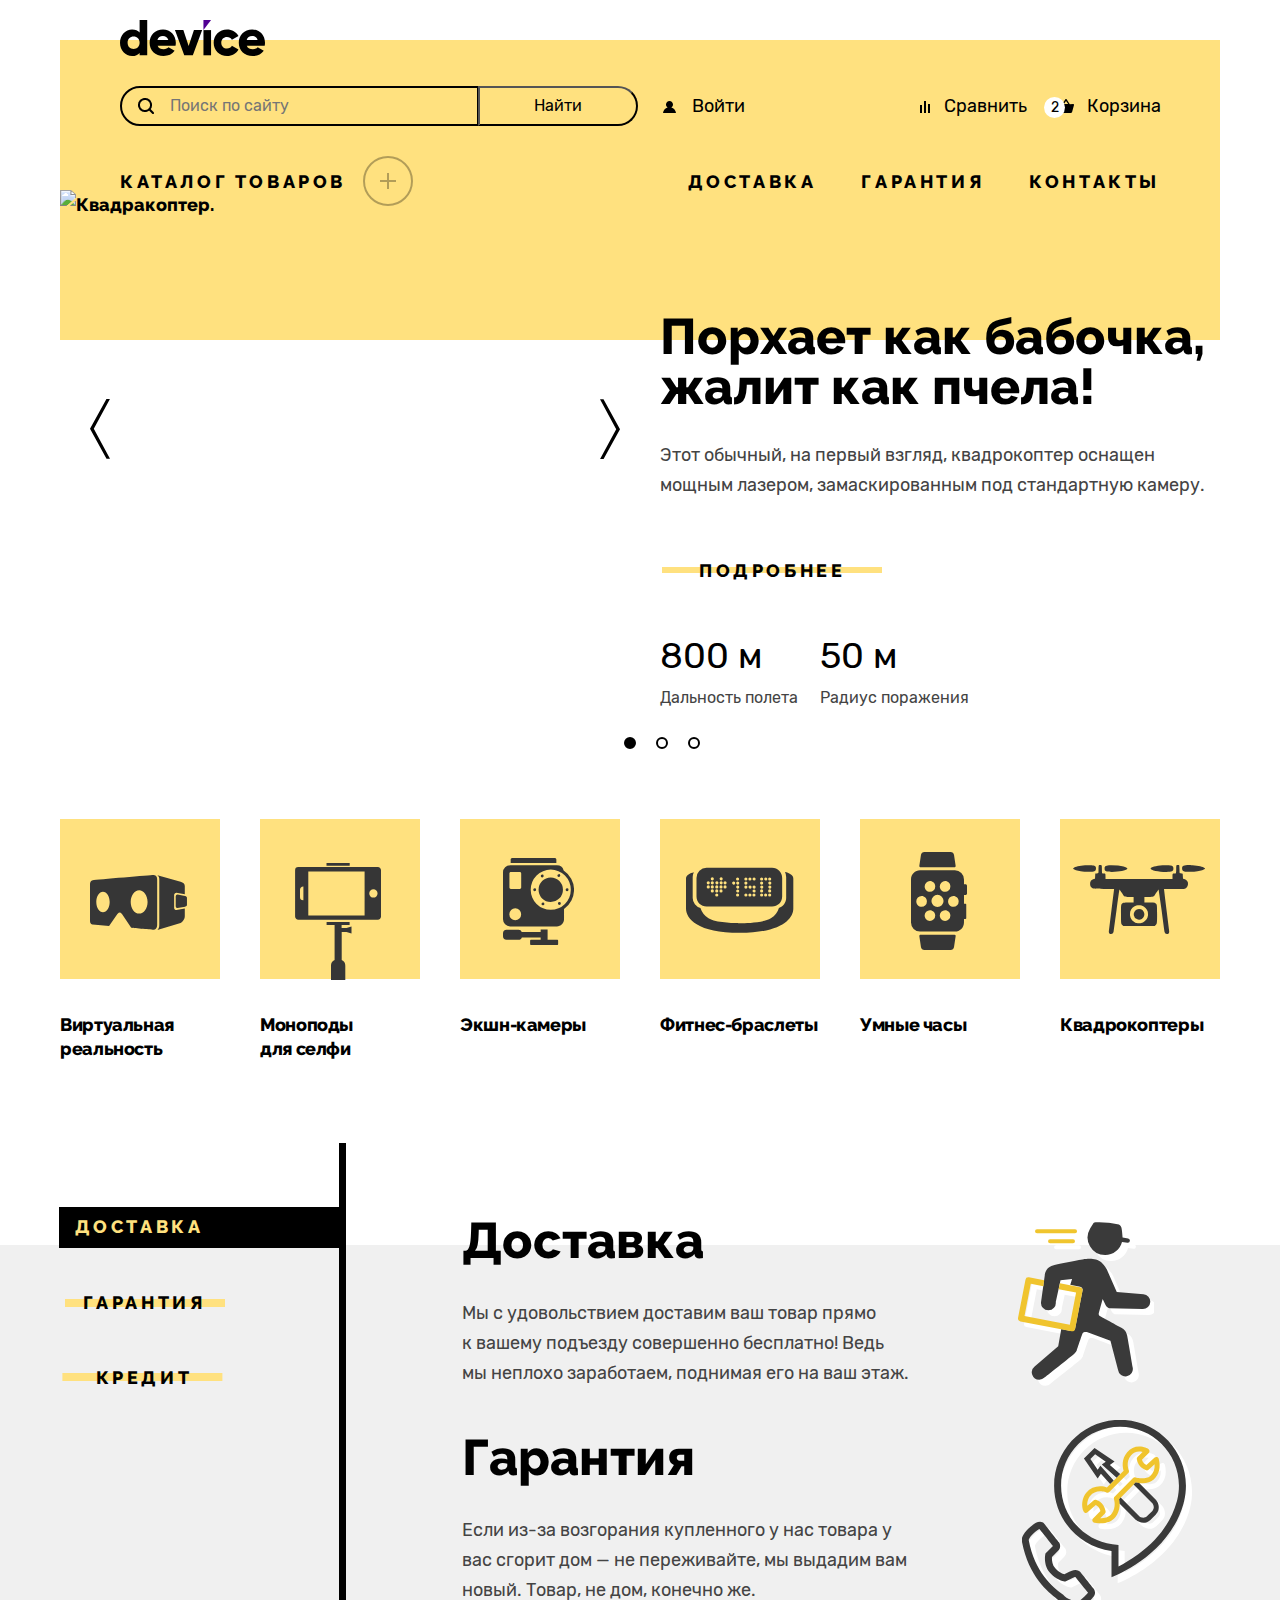
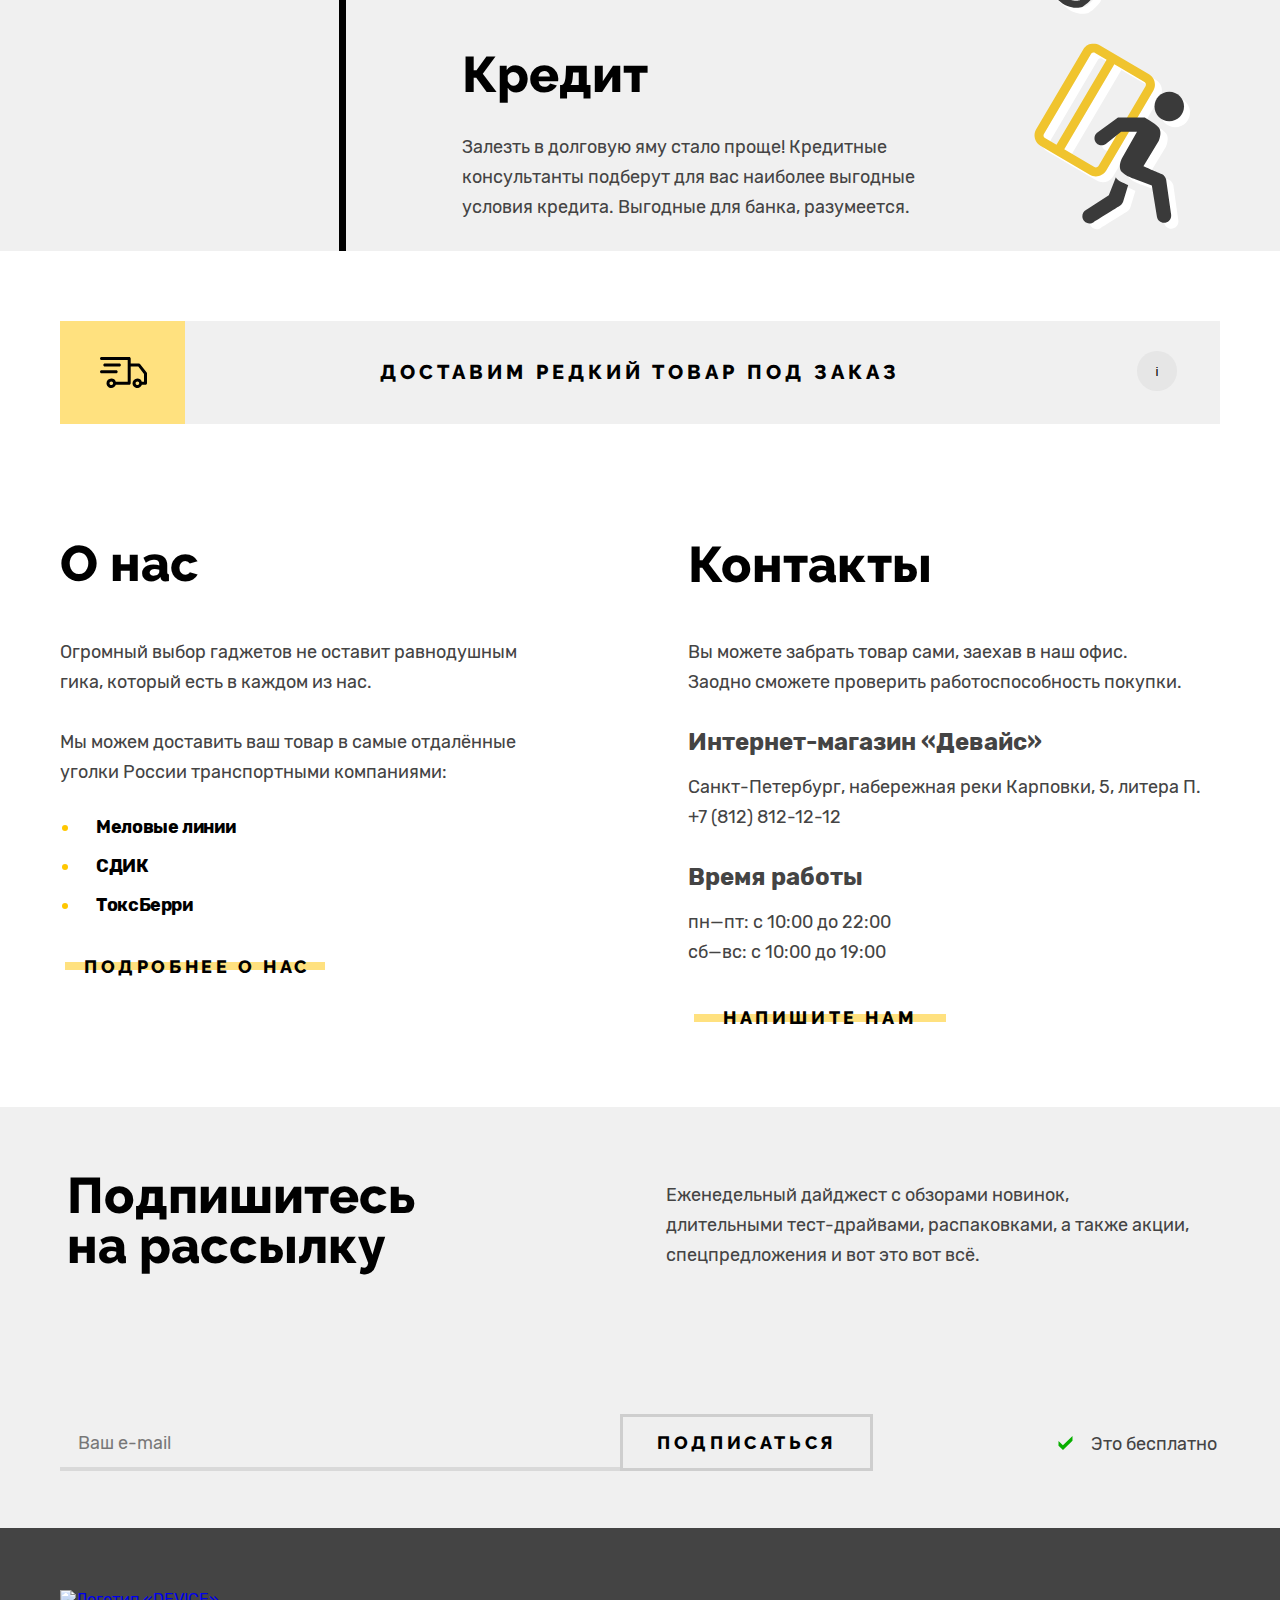
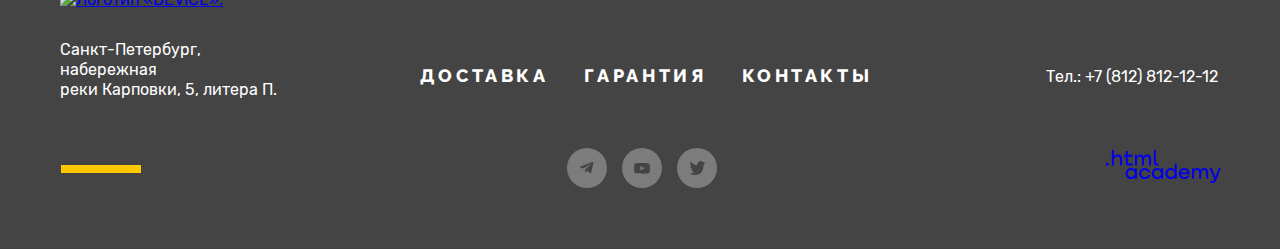
==== commit 405ba53a: "Добавляет правки к последнему блоку" ====
--- a/index.html
+++ b/index.html
@@ -4,7 +4,6 @@
     <meta charset="utf-8">
     <title>HTML Academy: Девайс</title>
     <link rel="stylesheet" href="styles/styles.css">
-    <link rel="stylesheet" href="https://fonts.googleapis.com/css?family=Rubik">
   </head>
   <body class="body">
     <header class="header">
@@ -30,6 +29,31 @@
           <li class="navigation-item-basket">
             <a class="navigation-link navigation-link-basket backet-btn" href="#">
               <span class="counter-basket">2</span>Корзина</a>
+              <div class="popover popover-cart">
+                <ul class="popover-list">
+                  <li class="popover-item">
+                    <a class="popover-link" href="#"><img class="popover-image" src="images/product-small-1.png" width="39"
+                        height="43" alt="Любительская селфи палка">
+                      <h2 class="popover-name">Любительская<br> селфи-палка</h2>
+                    </a>
+                    <button class="popover-close-button button" type="button"><span
+                        class="visually-hidden">закрыть</span></button>
+                  </li>
+                  <li class="popover-item">
+                    <a class="popover-link" href="#"><img class="popover-image" src="images/product-small-2.png" width="39"
+                        height="43" alt="Профессиональная селфи палка">
+                      <h2 class="popover-name">Профессиональная<br> селфи-палка</h2>
+                    </a>
+                    <button class="popover-close-button button" type="button"><span
+                        class="visually-hidden">закрыть</span></button>
+                  </li>
+                </ul>
+                <div class="popover-cards">
+                  <p class="popover-card-first">Товаров: 2</p>
+                  <p class="popover-card-second">Сумма: 2000 ₽</p>
+                </div>
+                <a class="popover-open-button" href="#">Открыть корзину</a>
+              </div>
           </li>
         </ul>
         <ul class="navigation-list-user">
@@ -358,9 +382,7 @@
             <label for="newsletter-email">
               <input class="field" placeholder="Ваш e-mail" type="email" name="newsletter-email" id="newsletter-email"
                 required></label>
-            <button class="button-newsletter-button" type="submit">
-              Подписаться
-            </button>
+            <button class="button-newsletter-button" type="submit">Подписаться</button>
             <svg class="navigation-jackdaw-icon" aria-hidden="true" focusable="false" width="15" height="14" fill="none"
               xmlns="http://www.w3.org/2000/svg">
               <path d="M14.5 0 4.9 9.3.5 5v4.7L5 14l9.5-9.3V0Z" fill="#08AF00" />
@@ -376,11 +398,9 @@
           <div class="footer-contacts-container">
             <h2 class="visually-hidden">Контакты</h2>
             <a class="footer-logo-link" href="index.html"><img class="footer-contacts-logo"
-                src="images/logo/logo_yellow.svg" width="145" height="36" alt="Логотип «DEVICE»."></a>
+                src="images/logo/logo-yellow.svg" width="145" height="36" alt="Логотип «DEVICE»."></a>
             <address class="footer-address">
-              <p class="footer-address-text">
-                Санкт-Петербург, набережная<br> реки Карповки, 5, литера П.
-              </p>
+              <p class="footer-address-text">Санкт-Петербург, набережная<br> реки Карповки, 5, литера П.</p>
             </address>
           </div>
         </section>
@@ -417,42 +437,30 @@
               <a class="footer-contacts-address-phone" href="tel:+78128121212">Тел.: +7 (812) 812-12-12</a>
             </li>
             <li class="footer-contacts-user-item">
-              <a class="footer-contacts-user-logo-link" href="https://htmlacademy.ru/"><img
-                  class="footer-contacts-user-logo" src="images/logo/logo_htmlacademy.svg" width="115" height="33"
-                  alt="Логотип «html.academy»."></a>
+              <a class="footer-contacts-user-logo-link" href="https://htmlacademy.ru/"><svg width="115" height="33" viewBox="0 0 115 33" fill="none" xmlns="http://www.w3.org/2000/svg">
+                <path d="M0 12.9V15.5H2.5V12.9H0Z" fill="currentColor"/>
+                <path d="M11.6 4.5C10 4.5 8.8 5.2 8 6.2H7.9V0H5.9V15.5H7.9V10.2C7.9 8.1 9.2 6.6 11.2 6.6C13 6.6 14.1 8 14.1 9.8V15.5H16.1V9.4C16.2 6.4 14.3 4.5 11.6 4.5Z" fill="currentColor"/>
+                <path d="M26.6 4.8H21.8V1.1H19.8V4.9H17.9V6.9H19.8V12.9C19.8 14.6 20.8 15.6 22.5 15.6H26.6V13.6H22.9C22.2 13.6 21.8 13.2 21.8 12.5V6.8H26.6V4.8Z" fill="currentColor"/>
+                <path d="M41.1 4.6C39.5 4.6 38.2 5.4 37.6 6.7H37.5C36.9 5.5 35.7 4.6 34.1 4.6C32.7 4.6 31.6 5.4 31 6.4H30.9V4.8H29V15.4H31V10C31 8 32 6.5 33.6 6.5C35.1 6.5 36 7.5 36 9.1V15.4H38V9.8C38 7.4 39.4 6.5 40.6 6.5C42.1 6.5 43 7.5 43 9.1V15.4H45V8.9C45.1 6.4 43.6 4.6 41.1 4.6Z" fill="currentColor"/>
+                <path d="M47.8 12.7C47.8 14.4 48.8 15.4 50.6 15.4H52.6V13.4H50.9C50.2 13.4 49.8 13 49.8 12.3V0H47.8V12.7Z" fill="currentColor"/>
+                <path d="M28.9 19.7C28 18.6 26.7 17.9 25 17.9C21.9 17.9 19.6 20.2 19.6 23.5C19.6 26.8 21.9 29.1 25 29.1C26.8 29.1 28 28.3 28.8 27.2H28.9V28.8H30.9V18.2H28.9V19.7ZM25.3 27.1C23.1 27.1 21.7 25.5 21.7 23.5C21.7 21.5 23.1 19.9 25.3 19.9C27.5 19.9 28.9 21.5 28.9 23.5C28.9 25.4 27.5 27.1 25.3 27.1Z" fill="currentColor"/>
+                <path d="M44.2 22C43.7 19.6 41.6 17.9 38.8 17.9C35.4 17.9 33.2 20.4 33.2 23.5C33.2 26.6 35.4 29.1 38.8 29.1C41.6 29.1 43.7 27.3 44.2 24.9H42.1C41.7 26.2 40.4 27.2 38.8 27.2C36.6 27.2 35.2 25.6 35.2 23.6C35.2 21.6 36.6 20 38.8 20C40.4 20 41.6 21 42.1 22.2H44.2V22Z" fill="currentColor"/>
+                <path d="M55.1 19.7C54.2 18.6 52.9 17.9 51.2 17.9C48.1 17.9 45.8 20.2 45.8 23.5C45.8 26.8 48.1 29.1 51.2 29.1C53 29.1 54.2 28.3 55 27.2H55.1V28.8H57.1V18.2H55.1V19.7ZM51.5 27.1C49.3 27.1 47.9 25.5 47.9 23.5C47.9 21.5 49.3 19.9 51.5 19.9C53.7 19.9 55.1 21.5 55.1 23.5C55.1 25.4 53.6 27.1 51.5 27.1Z" fill="currentColor"/>
+                <path d="M68.7 19.8C67.8 18.7 66.5 17.9 64.8 17.9C61.7 17.9 59.4 20.2 59.4 23.5C59.4 26.8 61.6 29.1 64.8 29.1C66.5 29.1 67.8 28.3 68.6 27.3H68.7V28.8H70.7V13.4H68.7V19.8ZM65.1 27.1C62.9 27.1 61.5 25.5 61.5 23.5C61.5 21.5 62.9 19.9 65.1 19.9C67.3 19.9 68.7 21.5 68.7 23.5C68.6 25.5 67.2 27.1 65.1 27.1Z" fill="currentColor"/>
+                <path d="M78.3 17.9C75 17.9 72.8 20.4 72.8 23.5C72.8 26.5 74.9 29.1 78.3 29.1C80.8 29.1 82.8 27.8 83.5 25.5H81.4C80.9 26.5 79.8 27.1 78.4 27.1C76.5 27.1 75.1 25.8 75 24.2H83.8C84 20.6 81.8 17.9 78.3 17.9ZM78.3 19.8C80 19.8 81.3 20.8 81.6 22.4H75.1C75.4 20.9 76.6 19.8 78.3 19.8Z" fill="currentColor"/>
+                <path d="M98.2 17.9C96.6 17.9 95.3 18.7 94.6 19.9H94.5C93.9 18.7 92.7 17.9 91.1 17.9C89.7 17.9 88.6 18.6 88 19.7V18.2H86.1V28.8H88.1V23.4C88.1 21.4 89.1 20 90.7 19.9C92.2 19.9 93.1 20.9 93.1 22.5V28.8H95.1V23.2C95.1 20.8 96.5 19.9 97.7 19.9C99.2 19.9 100.1 20.9 100.1 22.5V28.8H102.1V22.3C102.2 19.7 100.7 17.9 98.2 17.9Z" fill="currentColor"/>
+                <path d="M109.4 27L105.8 18.1H103.6L108.4 29.7C108.1 30.6 107.7 30.9 106.7 30.9H104.2V32.9H106.7C108.5 32.9 109.5 32.1 110.2 30.3L114.9 18.1H112.8L109.4 27Z" fill="currentColor"/>
+                </svg>
+                </a>
             </li>
           </ul>
         </section>
       </div>
     </footer>
-    <script src="scripts.js"></script>
-    <div class="popover popover-cart popover-open">
-      <ul class="popover-list">
-        <li class="popover-item">
-          <a class="popover-link" href="#"><img class="popover-image" src="images/product-small-1.png" width="39"
-              height="43" alt="Любительская селфи палка">
-            <h2 class="popover-name">Любительская<br> селфи-палка</h2>
-          </a>
-          <button class="popover-close-button button" type="button"><span
-              class="visually-hidden">закрыть</span></button>
-        </li>
-        <li class="popover-item">
-          <a class="popover-link" href="#"><img class="popover-image" src="images/product-small-2.png" width="39"
-              height="43" alt="Профессиональная селфи палка">
-            <h2 class="popover-name">Профессиональная<br> селфи-палка</h2>
-          </a>
-          <button class="popover-close-button button" type="button"><span
-              class="visually-hidden">закрыть</span></button>
-        </li>
-        <li class="popover-item-card">
-          <p class="popover-card-first">Товаров: 2</p>
-          <p class="popover-card-second">Сумма: 2000 ₽</p>
-        </li>
-        <li class="popover-item"><button class="popover-open-button" type="button">Открыть корзину</button></li>
-      </ul>
-    </div>
-    <div class="modal-container">
-      <div class="modal modal-auth">
+
+
+    <div class="modal-container is-hide">
+      <div class="modal">
         <button class="modal-close-button button" type="button"><span class="visually-hidden">закрыть</span></button>
         <h2 class="modal-title">Доставка под заказ</h2>
         <form class="auth-form" action="https://echo.htmlacademy.ru/" method="post">
@@ -494,17 +502,17 @@
                 </span>
               </span>
               <div class="modal-auth-container">
-                <button class="modal-button pro"></button>
+                <button class="modal-button pro" type="button"></button>
                 <input class="number-modal" type="text" placeholder="1" id="appointment-number">
-                <button class="modal-button con"></button>
+                <button class="modal-button con" type="button"></button>
               </div>
             </div>
           </div>
-          <div class="modal-button-container">
             <button class="modal-button-submit" type="submit">Отправить</button>
-          </div>
         </form>
       </div>
     </div>
+
+    <script src="js/scripts.js"></script>
   </body>
 </html>
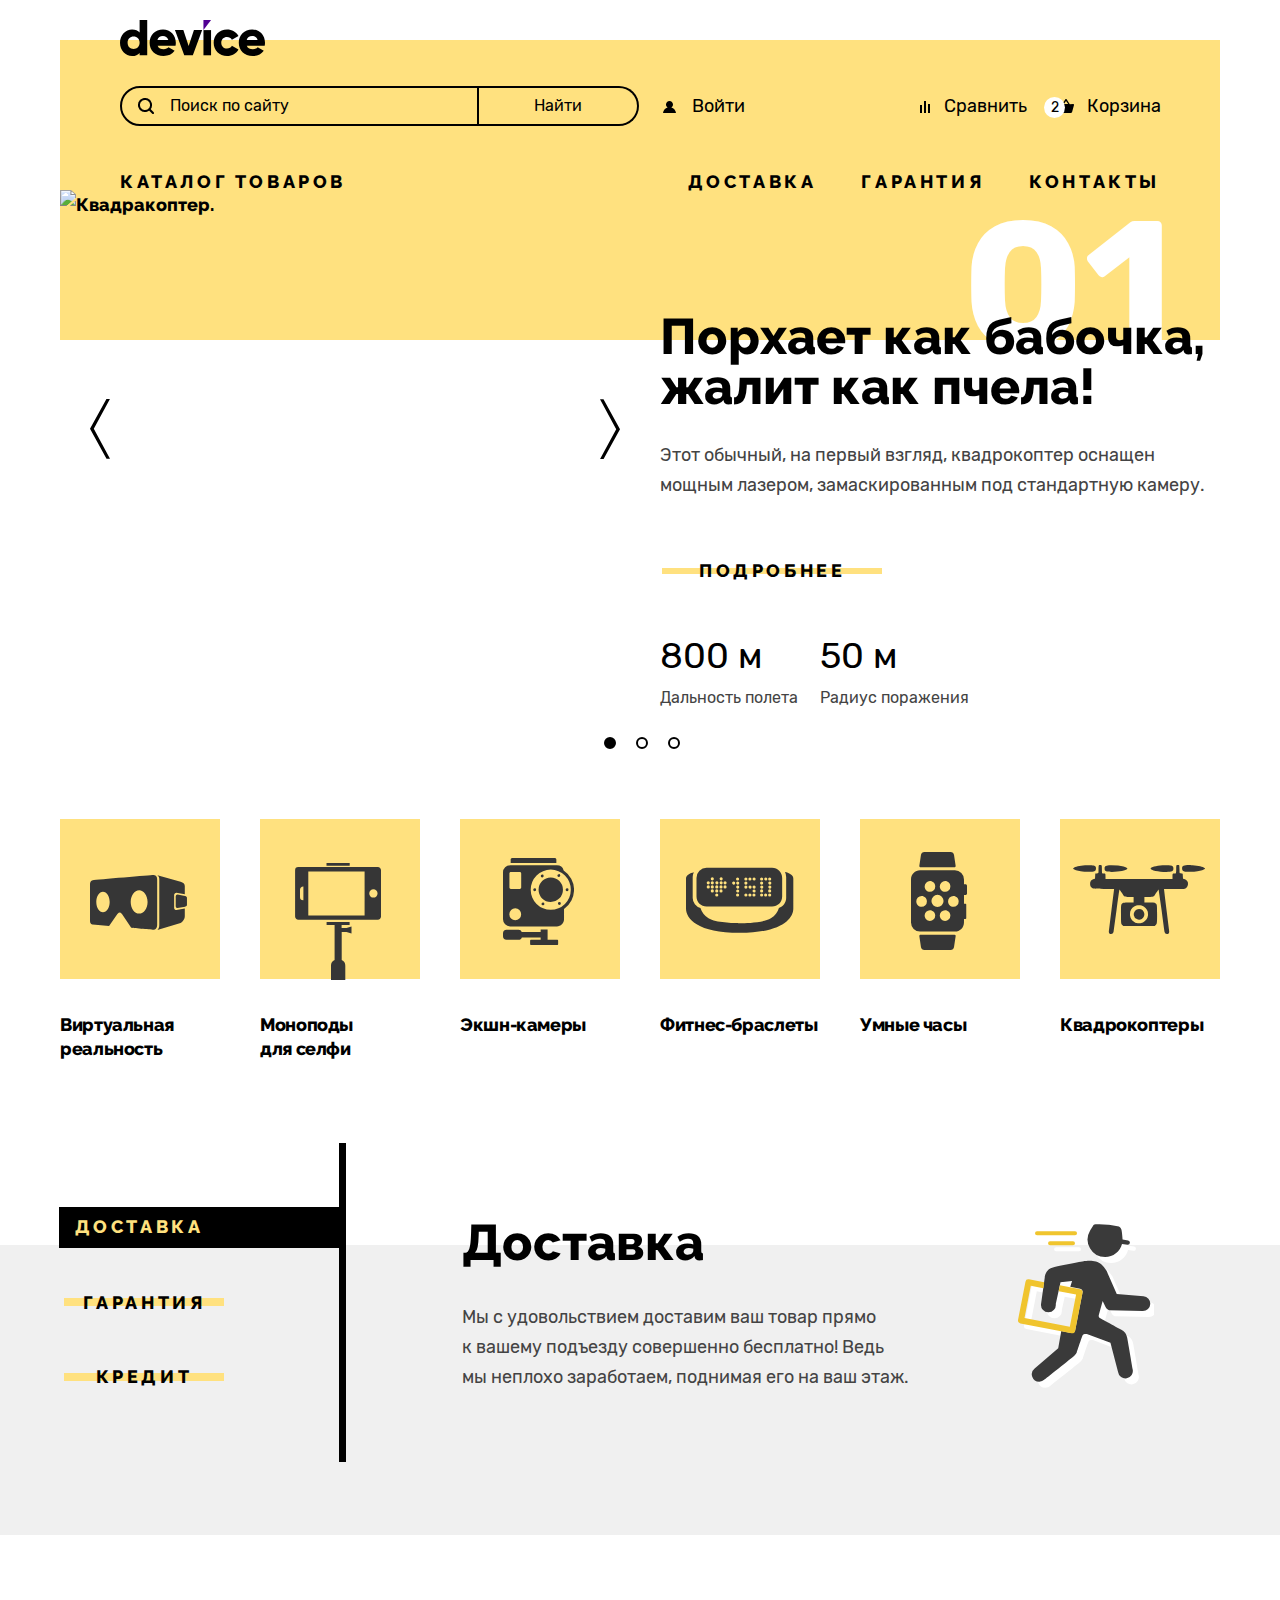
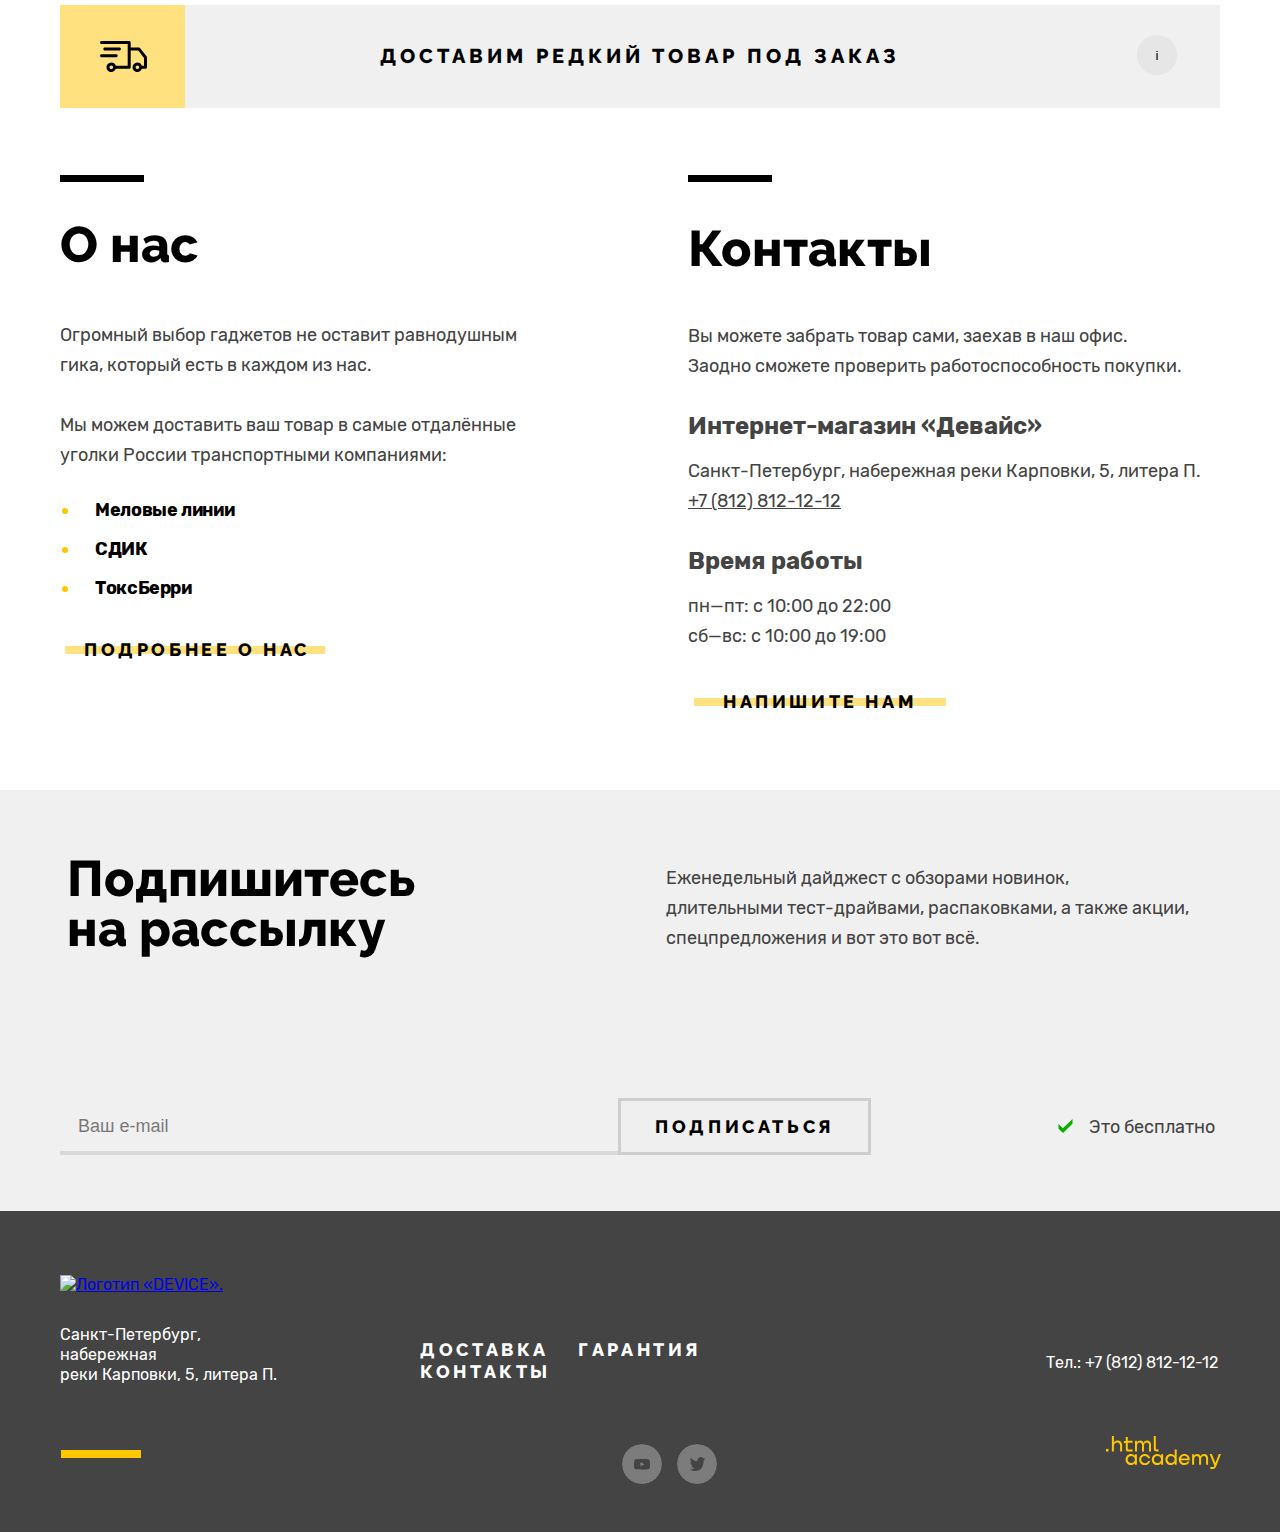
==== commit e9e53b14: "Добавляет правки ко всем блокам" ====
--- a/index.html
+++ b/index.html
@@ -294,7 +294,8 @@
                 <p class="service-information">
                   Мы с удовольствием доставим ваш товар прямо<br>к вашему подъезду
                   совершенно бесплатно! Ведь<br> мы неплохо заработаем, поднимая его
-                  на ваш этаж.</p>
+                  на ваш этаж.
+                </p>
               </li>
               <li class="service-item-warranty is-hidden">
                 <h2 class="service-title">Гарантия</h2>
@@ -468,18 +469,13 @@
             <div class="modal-form-name">
               <p class="field-group-name">Ваше имя</p>
               <label class="visually-hidden">Введите имя</label>
-              <input class="auth-form-field" type="text" name="auth-login" placeholder="Введите имя">
+              <input class="auth-form-field" type="text" name="auth-login" placeholder="Введите имя" required>
               <p class="auth-text">Добавьте имя</p>
             </div>
             <div class="modal-form-email">
               <p class="mail-modal-name">Ваш e-mail</p>
               <fieldset class="modal-fieldset">
-                <input class="modal-mail form" type="email" placeholder="почта" list="mailList">
-                <datalist id="mailList">
-                  <option value="mail0@example.com" label="E-mail №1">
-                  <option value="mail1@example.com" label="E-mail №2">
-                  <option value="mail2@example.com" label="E-mail №3">
-                </datalist>
+                <input class="modal-mail error" type="email" placeholder="почта" required>
               </fieldset>
               <p class="auth-text adress">Забавный у вас адрес</p>
             </div>
@@ -488,7 +484,7 @@
             <div class="modal-form-text">
               <p class="modal-form-text-title">Что нужно привезти</p>
               <label class="visually-hidden" for="uname">В свободной форме</label>
-              <input class="modal-form-text-name" type="text" id="uname" name="name" placeholder="В свободной форме">
+              <input class="modal-form-text-name" type="text" id="uname" name="name" placeholder="В свободной форме" required>
             </div>
             <div class="modal-form-number-text">
               <span class="form-label">
@@ -503,7 +499,7 @@
               </span>
               <div class="modal-auth-container">
                 <button class="modal-button pro" type="button"></button>
-                <input class="number-modal" type="text" placeholder="1" id="appointment-number">
+                <input class="number-modal" type="text" placeholder="1" id="appointment-number" required>
                 <button class="modal-button con" type="button"></button>
               </div>
             </div>
@@ -512,7 +508,6 @@
         </form>
       </div>
     </div>
-
     <script src="js/scripts.js"></script>
   </body>
 </html>
--- a/styles/styles.css
+++ b/styles/styles.css
@@ -33,6 +33,7 @@
   flex-direction: column;
   min-height: 100%;
   font-family: "rubik", sans-serif;
+  font-style: normal;
   font-size: 18px;
   line-height: 30px;
   background: #ffffff;
@@ -85,15 +86,14 @@
   margin: 0 auto;
 }
 
-.navigation-form{
-  display: flex;
-}
-
+.navigation-form {
+  display: flex;
+}
 
 .navigation-list {
   display: flex;
   width: 1060px;
-  font-family: "rubik", sans-serif;
+
   box-sizing: border-box;
   padding: 30px 0 30px 0;
   list-style-type: none;
@@ -107,7 +107,6 @@
 .navigation-link {
   position: relative;
   display: block;
-  font-family: "rubik", sans-serif;
   color: #000000;
   text-decoration: none;
   text-align: center;
@@ -175,12 +174,11 @@
   font-size: 16px;
   line-height: 20px;
   width: 359px;
-  min-height:40px;
+  min-height: 40px;
   border-bottom-left-radius: 20px;
   border-top-left-radius: 20px;
   border: 2px solid black;
-  margin-right: -1px;
-  background: url(../images/search.png) no-repeat;
+  background: url("../images/search.png") no-repeat;
   background-position: 16px 10px;
   padding-left: 48px;
 }
@@ -199,7 +197,7 @@
 .navigation-link-login {
   display: block;
   padding: 0 0 0 29px;
-  background: url("..//images/products/header.icons/figure.svg") no-repeat;
+  background: url("../images/products/header.icons/figure.svg") no-repeat;
   background-position: 0 10px;
   margin: auto 0;
 }
@@ -219,9 +217,8 @@
 
 .navigation-link-basket {
   display: block;
-  background: url("..//images/products/header.icons/basket.svg") no-repeat;
+  background: url("../images/products/header.icons/basket.svg") no-repeat;
   background-position: -3px 8px;
-  position: relative;
   padding: 0 0 0 26px;
 }
 
@@ -232,11 +229,11 @@
 }
 
 .navigation-item-basket {
-  position: relative;
   margin-left: 36px;
   width: 99px;
   display: flex;
   align-items: center;
+  position: relative;
 }
 
 .navigation-link-icon {
@@ -249,7 +246,7 @@
   position: absolute;
   left: 17px;
   display: flex;
-  font-family: 'Rubik';
+  font-family: "rubik", sans-serif;
   font-style: normal;
   font-weight: 400;
   font-size: 14px;
@@ -260,25 +257,23 @@
   color: #000000;
   width: 21px;
   min-height: 21px;
-  background: #FFFFFF;
+  background: #ffffff;
   border-radius: 100%;
 }
 
 .navigation-list-user {
   display: flex;
+  flex-wrap: wrap;
   min-width: 1040px;
   margin: 0;
   margin-bottom: 20px;
   padding: 0;
-  font-family: "raleway", sans-serif;
   line-height: 21px;
   font-weight: 800;
   font-size: 18px;
   letter-spacing: 0.2em;
   box-sizing: border-box;
   list-style-type: none;
-  flex-wrap;
-  wrap;
 }
 
 .navigation-item:first-child {
@@ -315,7 +310,6 @@
   left: 523px;
   display: flex;
   flex-direction: column;
-  font-family: "raleway", sans-serif;
   font-weight: 400;
   font-size: 16px;
   line-height: 18px;
@@ -340,6 +334,7 @@
 }
 
 .navigation-catalog-link-user {
+  position: relative;
   display: flex;
   align-items: center;
   padding: 15px 0 15px 0;
@@ -353,8 +348,14 @@
   text-transform: uppercase;
   text-decoration: none;
   color: #000000;
-  background: url("..//images/pro.svg") no-repeat;
-  background-position: 243px 0;
+}
+
+.navigation-catalog-link-user:before {
+  content: url("../images//open-catalog.svg");
+  position: absolute;
+  right: 0;
+  top: 0;
+  opacity: 0.3;
 }
 
 .navigation-link-current {
@@ -388,10 +389,8 @@
 .sub-navigation-item-list {
   display: flex;
   flex-direction: column;
-  font-family: "rubik", sans-serif;
   text-align: left;
   list-style-type: none;
-  font-style: normal;
   font-weight: 400;
   font-size: 16px;
   line-height: 18px;
@@ -425,10 +424,12 @@
 .newsletter-form-container {
   width: 1160px;
   margin: 0 auto;
+  padding-bottom: 50px;
 }
 
 .slider {
-  background: linear-gradient(to bottom, #FFE17F 0, #FFE17F 113px, #FFFFFF 40px, #FFFFFF 100%);
+  background: linear-gradient( to bottom, #ffe17f 0,  #ffe17f 113px, #ffffff 40px,#ffffff 100%);
+  position: relative;
 }
 
 .slide {
@@ -446,28 +447,27 @@
   display: flex;
   flex-direction: column;
   width: 560px;
-  height: 401px;
   margin-left: 40px;
   margin-top: 85px;
+  padding-bottom: 55px;;
 }
 
 .slider-container:before {
   content: "01";
   position: absolute;
-  transform:
-    translateX(105%) translateY(63%);
+  transform: translateX(105%) translateY(63%);
   width: 250px;
   height: 135px;
-  top: -40px;
-  font-family: 'Rubik';
+  top: -125px;
+  font-family: "rubik", sans-serif;
   font-style: normal;
   font-weight: 700;
   font-size: 180px;
   line-height: 30px;
   align-items: center;
   text-align: right;
-  color: #FFFFFF;
-  z-index: -1;
+  color: #ffffff;
+  z-index: 1;
 }
 
 .slider-image {
@@ -510,6 +510,7 @@
   font-size: 50px;
   line-height: 50px;
   color: #000000;
+  z-index: 1;
 }
 
 .slider-text {
@@ -531,7 +532,6 @@
 .slider-link {
   position: relative;
   padding: 10px 37px 10px 37px;
-  font-family: "raleway", sans-serif;
   font-weight: 800;
   font-size: 18px;
   line-height: 21px;
@@ -541,20 +541,21 @@
   letter-spacing: 0.2em;
   text-decoration: none;
   z-index: 0;
+  height: 100%;
+  transition: all 0.4s ease-in-out;
 }
 
 .slider-link::before {
   content: "";
   position: absolute;
-  left: 1px;
-  top: 84%;
-  transform:
-    translateX(-1px) translateY(-17px);
+  top: 50%;
+  transform:translateY(-50%);
   display: block;
   width: 220px;
   height: 6px;
   background: #ffe17f;
   z-index: -1;
+  transition: all 0.4s ease-in-out;
 }
 
 .slider-options {
@@ -596,7 +597,7 @@
 
 .slider-pagination {
   position: absolute;
-  left: 48%;
+  left: 46%;
   transform: translateY(-50px);
   display: flex;
   flex-wrap: wrap;
@@ -609,10 +610,10 @@
   width: 20px;
   height: 60px;
   color: black;
-  background-color: #FFFFFF;
+  background-color: #ffffff;
   border: none;
   cursor: pointer;
-  background-image: url("..//images/leftarrow.svg");
+  background-image: url("../images/leftarrow.svg");
   background-position: center;
   background-repeat: no-repeat;
 }
@@ -626,7 +627,7 @@
 }
 
 .slider-button:focus {
-  outline: 2px solid #AF4FFF;
+  outline: 2px solid #af4fff;
 }
 
 .slider-next {
@@ -638,7 +639,7 @@
   width: 12px;
   height: 12px;
   padding: 0;
-  background: #FFFFFF;
+  background: #ffffff;
   border: 2px solid #000000;
   border-radius: 50%;
   cursor: pointer;
@@ -653,13 +654,12 @@
 }
 
 .slider-pagination-button:focus {
-  outline: 2px solid #AF4FFF;
+  outline: 2px solid #af4fff;
   outline-offset: 2px;
 }
 
 .slider-pagination-button-current {
   background-color: #000000;
-  ;
 }
 
 /*menu*/
@@ -677,7 +677,7 @@
   min-height: 253px;
   display: grid;
   grid-template-columns: repeat(6, 160px);
-  column-gap: 40px;
+  gap: 40px;
   margin-top: 32px;
   text-align: center;
   padding: 0;
@@ -704,7 +704,13 @@
   text-align: left;
   text-decoration: none;
   letter-spacing: -0.02em;
-  background: linear-gradient(to bottom, #FFE17F 0, #FFE17F 160px, #FFFFFF 40px, #FFFFFF 100%);
+  background: linear-gradient(
+    to bottom,
+    #ffe17f 0,
+    #ffe17f 160px,
+    #ffffff 40px,
+    #ffffff 100%
+  );
 }
 
 .menu-rectangle-link-item {
@@ -720,7 +726,13 @@
   text-align: left;
   text-decoration: none;
   letter-spacing: -0.02em;
-  background: linear-gradient(to bottom, #FFE17F 0, #FFE17F 160px, #FFFFFF 40px, #FFFFFF 100%);
+  background: linear-gradient(
+    to bottom,
+    #ffe17f 0,
+    #ffe17f 160px,
+    #ffffff 40px,
+    #ffffff 100%
+  );
 }
 
 .navigation-menu-icon {
@@ -761,7 +773,6 @@
 
 /*services*/
 .services {
-  font-family: "Raleway", sans-serif;
   background-color: #f0f0f0;
   font-style: normal;
   font-weight: 800;
@@ -769,7 +780,13 @@
   box-sizing: border-box;
   min-height: 375px;
   margin-top: 70px;
-  background: linear-gradient(to bottom, #FFFFFF 0, #FFFFFF 85px, #F0F0F0 80px, #F0F0F0 100%);
+  background: linear-gradient(
+    to bottom,
+    #ffffff 0,
+    #ffffff 85px,
+    #f0f0f0 80px,
+    #f0f0f0 100%
+  );
 }
 
 .service-container {
@@ -781,6 +798,7 @@
   border-right: 7px solid black;
   margin-top: -17px;
   margin-left: -8px;
+  margin-bottom: 65px;
 }
 
 .service-link {
@@ -795,6 +813,8 @@
   width: 160px;
   display: flex;
   justify-content: center;
+  padding: 10px 0 10px 0;
+  transition: all 0.4s ease-in-out;
 }
 
 .service-link-credit {
@@ -809,34 +829,35 @@
   width: 160px;
   display: flex;
   justify-content: center;
+  padding: 10px 0 10px 0;
+  transition: all 0.4s ease-in-out;
 }
 
 .service-link::before {
   content: "";
   position: absolute;
   top: 50%;
-  transform:
-    translateY(-50%);
+  transform: translateY(-50%);
   display: block;
   width: 160px;
   height: 8px;
   background: #ffe17f;
   z-index: -1;
-  left: 1px;
+  left: 0;
+  transition: all 0.4s ease-in-out;
 }
 
 .service-link-credit::before {
   content: "";
   position: absolute;
-  top: 30%;
-  transform:
-    translateX(-1%);
-  translateY(-50%);
+  top: 50%;
+  transform: translateY(-50%);
   display: block;
   width: 160px;
   height: 8px;
   background: #ffe17f;
   z-index: -1;
+  transition: all 0.4s ease-in-out;
 }
 
 .service-link-active {
@@ -855,12 +876,14 @@
 }
 
 .service-title {
-  font-family: "Raleway", sans-serif;
+  font-family: "raleway", sans-serif;
   text-align: left;
   font-size: 50px;
   line-height: 50px;
   color: #000000;
   padding-top: 3px;
+  margin:0;
+  margin-bottom: 34px;
 }
 
 .service {
@@ -879,13 +902,13 @@
   font-size: 18px;
   line-height: 30px;
   color: #444444;
-  width: 694px;
   min-height: 174px;
-  margin: 11px 76px;
+  padding-left: 116px;
+  padding-top: 29px;
+  padding-bottom: 65px;
 }
 
 .service-information {
-  margin-top: -9px;
   min-width: 448px;
   min-height: 90px;
 }
@@ -906,6 +929,24 @@
 }
 
 .service-item-delivery {
+  position: relative;
+  min-height: 40px;
+  display: block;
+  align-items: center;
+  z-index: 0;
+  padding-top: 26px;
+  padding-right: 100px;
+}
+
+.service-item-delivery:before {
+  content: url("../images/man.svg");
+  position: absolute;
+  transform: translateY(5%);
+  left: 556px;
+  z-index: -1;
+}
+
+.service-item-warranty {
   position: relative;
   width: 280px;
   min-height: 40px;
@@ -914,29 +955,14 @@
   z-index: 0;
 }
 
-.service-item-delivery:before {
-  content: url("..//images/man.svg");
-  position: absolute;
-  transform:
-    translateY(5%);
-  left: 556px;
-  z-index: -1;
-}
-
-.service-item-warranty {
-  position: relative;
-  width: 280px;
-  min-height: 40px;
-  display: block;
-  align-items: center;
-  z-index: 0;
+.service-item-warranty.is-hidden {
+  display: none;
 }
 
 .service-item-warranty:before {
-  content: url("..//images/tools.svg");
-  position: absolute;
-  transform:
-  translateY(-5%);
+  content: url("../images/tools.svg");
+  position: absolute;
+  transform: translateY(-5%);
   left: 560px;
   z-index: -1;
 }
@@ -971,18 +997,21 @@
   z-index: 0;
 }
 
+.service-item-credit-block.is-hidden {
+  display: none;
+}
+
 .service-item-credit-block::before {
-  content: url("..//images/credit.svg");
-  position: absolute;
-  transform:
-    translateY(-2%);
+  content: url("../images/credit.svg");
+  position: absolute;
+  transform: translateY(-2%);
   left: 572px;
   z-index: -1;
 }
 
 .service-description {
-  min-width: 475px;
-  min-height: 174px;
+  margin:0;
+  padding:0;
 }
 
 /*delivery*/
@@ -1031,7 +1060,7 @@
   display: flex;
   justify-content: center;
   align-items: center;
-  font-family: "raleway";
+  font-family: "raleway", sans-serif;
   font-style: normal;
   font-weight: 800;
   font-size: 20px;
@@ -1040,7 +1069,13 @@
   letter-spacing: 0.2em;
   text-transform: uppercase;
   padding: 40px 125px 40px 125px;
-  background: linear-gradient(to right, #FFE17F 40px, #FFE17F 125px, #F0F0F0 60px, #F0F0F0 100%);
+  background: linear-gradient(
+    to right,
+    #ffe17f 40px,
+    #ffe17f 125px,
+    #f0f0f0 60px,
+    #f0f0f0 100%
+  );
 }
 
 .navigation-button-icon {
@@ -1062,18 +1097,29 @@
 .aboutus {
   margin-bottom: 70px;
   margin-right: 108px;
-  min-width: 520px;
   background: #ffffff;
-  font-family: "raleway", sans-serif;
-  font-style: normal;
+  width: 520px;
+  position: relative;
+}
+
+.aboutus:before{
+  content: "";
+  position: absolute;
+  top: 0;
+  left: 0;
+  background-color: #000000;
+  width: 84px;
+  height:7px;
 }
 
 .aboutus-title {
-  padding-top: 6px;
   font-weight: 800;
   font-size: 50px;
   line-height: 50px;
   color: #000000;
+  margin:0;
+  padding-top: 45px;
+  margin-bottom: 50px;
 }
 
 .aboutus-information {
@@ -1083,7 +1129,8 @@
   line-height: 30px;
   color: #444444;
   min-width: 497px;
-  margin-top: 48px;
+  margin:0;
+  margin-bottom: 28px;
 }
 
 .aboutus-information-text {
@@ -1099,13 +1146,13 @@
 
 .aboutus-list {
   margin-top: 30px;
-  width: 178px;
   color: #ffe17f;
-  padding-left: 20px;
+  padding: 0;
 }
 
 .aboutus-item {
-  padding-left: 16px;
+  margin-left: 20px;
+  padding-left: 15px;
   padding-bottom: 19px;
   font-family: "rubik", sans-serif;
   font-style: normal;
@@ -1119,7 +1166,7 @@
 }
 
 .aboutus-item::marker {
-  color: #FFC700;
+  color: #ffc700;
 }
 
 .button-feedback {
@@ -1147,15 +1194,14 @@
 .button-feedback::before {
   content: "";
   position: absolute;
-  left: 1px;
   top: 50%;
-  transform:
-    translateY(-50%) translateX(0%);
+  transform: translateY(-50%) translateX(2%);
   display: block;
   width: 260px;
   height: 8px;
   background: #ffe17f;
   z-index: -1;
+  transition: all 0.4s ease-in-out;
 }
 
 /*contacts*/
@@ -1170,6 +1216,17 @@
   font-weight: 400;
   font-size: 18px;
   box-sizing: border-box;
+  position: relative;
+}
+
+.contacts:before{
+  content: "";
+  position: absolute;
+  top: 0;
+  left: 0;
+  background-color: #000000;
+  width: 84px;
+  height:7px;
 }
 
 .contacts-title {
@@ -1203,7 +1260,7 @@
 }
 
 .contacts-phone {
-  text-decoration: none;
+  text-decoration:underline;
   color: #444444;
 }
 
@@ -1238,8 +1295,7 @@
   position: absolute;
   left: 1px;
   top: 50%;
-  transform:
-    translateY(-50%) translateX(0%);
+  transform: translateY(-50%) translateX(0%);
   display: block;
   width: 252px;
   height: 8px;
@@ -1281,10 +1337,10 @@
 
 .field {
   padding-left: 18px;
+  padding-right: 50px;
   padding-top: 5px;
   min-height: 47px;
-  min-width: 540px;
-  font-family: "rubik", sans-serif;
+  min-width: 490px;
   font-style: normal;
   font-weight: 400;
   font-size: 18px;
@@ -1292,8 +1348,8 @@
   color: #444444;
   opacity: 0.5;
   border: none;
-  background: #F0F0F0;
-  border-bottom: 4px solid #C4C4C4;
+  background: #f0f0f0;
+  border-bottom: 4px solid #c4c4c4;
 }
 
 .field:hover {
@@ -1303,17 +1359,16 @@
 .field::placeholder {
   color: #000000;
   opacity: 1;
-
 }
 
 .field:focus {
-  background: #DCDCDC;
+  background: #dcdcdc;
 }
 
 .button-newsletter-button {
   width: 253px;
   height: 57px;
-  font-family: 'Raleway';
+  font-family: "raleway", sans-serif;
   font-style: normal;
   font-weight: 800;
   font-size: 18px;
@@ -1321,7 +1376,7 @@
   letter-spacing: 0.2em;
   text-transform: uppercase;
   color: #000000;
-  border: 3px solid #CECECE;
+  border: 3px solid #cecece;
 }
 
 .priceless {
@@ -1399,20 +1454,25 @@
   position: absolute;
   left: 1px;
   top: 95%;
-  transform:
-    translateY(50%) translateX(0%);
+  transform: translateY(50%) translateX(0%);
   display: block;
   width: 80px;
   height: 8px;
-  background: #FFC700;
+  background: #ffc700;
+}
+
+.footer-contacts-user-list{
+  padding:0;
+  padding-left: 10px;
 }
 
 .footer-contacts-user {
   display: flex;
+  flex-wrap: wrap;
   flex-direction: column;
   min-width: 175px;
   min-height: 116px;
-  padding-left: 135px;
+  padding-left: 142px;
   padding-top: 105px;
 }
 
@@ -1420,6 +1480,7 @@
   margin-top: 0;
   min-width: 444px;
   display: flex;
+  flex-wrap: wrap;
 }
 
 .footer-social-item {
@@ -1428,12 +1489,9 @@
 }
 
 .footer-prices-item {
+  width: 121px;
   display: inline-block;
-  margin-right: 35px;
-}
-
-.footer-prices-item:last-child {
-  margin-right: 0;
+  margin-right: 37px;
 }
 
 .footer-contacts-user-item {
@@ -1446,7 +1504,7 @@
   text-decoration: none;
   color: #ffffff;
   min-width: 175px;
-  margin-top: 18px;
+  margin-top: 21px;
   margin-left: 1px;
   padding: 0;
 }
@@ -1481,10 +1539,11 @@
   background-repeat: no-repeat;
   background-position: center;
   background-size: 40px 40px;
+  border-radius: 50%;
 }
 
 .footer-social-tw {
-  background-image: url("../images/tg.svg");
+  background-image: url("../images/telegram.svg");
 }
 
 .footer-social-yt {
@@ -1518,8 +1577,8 @@
   font-size: 16px;
   line-height: 20px;
   width: 1079px;
-  height: 86px;
-  margin: 36px 200px 34px 58px;
+  padding-bottom: 35px;
+  padding: 0 58px 37px 58px;
 }
 
 .breadcrumbs-list {
@@ -1531,10 +1590,32 @@
 
 /*catalog*/
 .breadcrumbs-link {
+  position: relative;
   color: #000000;
   text-decoration: none;
-  margin-right: 36px;
-  padding: 0;
+  z-index: 0;
+  width: 63px;
+  padding:0;
+  margin-right: 37px;
+}
+
+.breadcrumbs-item{
+  position: relative;
+}
+
+.breadcrumbs-item:before {
+  content: url("../images/arrow-right.svg");
+  position: absolute;
+  right: 15px;
+  opacity: 0.3;
+}
+
+.breadcrumbs-link.catalog:before {
+  content: url("../images/arrow-right.svg");
+  position: absolute;
+  right: 10px;
+  z-index: -1;
+  opacity: 0.3;
 }
 
 .breadcrumbs-link-last {
@@ -1563,7 +1644,6 @@
 }
 
 .catalog-products-filter-container {
-  position: relative;
   display: flex;
   background: #f0f0f0;
 }
@@ -1586,7 +1666,7 @@
   position: relative;
   height: 2px;
   margin-bottom: 11px;
-  background-color: #DCDCDC;
+  background-color: #dcdcdc;
   border: 2px;
   width: 210px;
 }
@@ -1601,7 +1681,7 @@
   position: absolute;
   width: 18px;
   height: 18px;
-  background: #EBEBEB;
+  background: #ebebeb;
   border: 2px solid #000000;
   border-radius: 50%;
   cursor: pointer;
@@ -1689,7 +1769,6 @@
 
 .catalog-products-filter-sorting {
   margin: 25px 41px;
-  font-family: "raleway", sans-serif;
   font-weight: 800;
   font-size: 16px;
   line-height: 19px;
@@ -1724,7 +1803,6 @@
   color: #000000;
   width: 200px;
   height: 95px;
-  font-family: "rubik", sans-serif;
 }
 
 .catalog-filter-item {
@@ -1778,32 +1856,41 @@
 
 .control-mark {
   position: absolute;
-  left: 5px;
-  width: 18px;
-  height: 18px;
+  left: 0;
+  width: 17px;
+  height: 17px;
   border: 2px solid #000000;
   border-radius: 15%;
 }
 
 .control-mark-radio {
   position: absolute;
-  left: 5px;
+  left: 4px;
   width: 18px;
   height: 18px;
   border: 2px solid #000000;
   border-radius: 50%;
 }
 
-.control:hover .control-mark {
+.control-input:hover + .control-mark {
   opacity: 0.6;
 }
 
-.control:active .control-mark {
+.control-input:active + .control-mark {
   opacity: 0.3;
 }
 
-.control:disabled .control-mark {
+.control-input:disabled + .control-mark {
   opacity: 0.3;
+}
+
+.control-input {
+  outline: none;
+}
+
+.control-input:focus + .control-mark {
+  outline: 2px solid #af4fff;
+  outline-offset: 2px;
 }
 
 .control-input[type="checkbox"]:checked + .control-mark::after {
@@ -1857,10 +1944,21 @@
   transform: rotate(130deg);
 }
 
+.control-input[disabled] + .control-mark,
+.control-input-radio[disabled] + .control-mark-radio {
+  opacity: 0.1;
+}
+.control-input[disabled] ~ .control-label,
+.control-input-radio[disabled] ~ .control-label {
+  opacity: 0.1;
+}
+
 .select-control {
   width: 140px;
   min-height: 30px;
-  margin-left: 158px;
+  margin:0 auto;
+  margin-left: 157px;
+  margin-right: 213px;
   font-family: "rubik", sans-serif;
   font-style: normal;
   font-weight: 400;
@@ -1870,48 +1968,45 @@
   background: #f0f0f0;
 }
 
-.button-top{
-  position: absolute;
-  top: 20px;
-  right:70px;
+.button-top {
   width: 30px;
   height: 30px;
-  background: url("..//images/arrow-catalog.svg");
-  background-position: 10px 10px ;
+  background: url("../images/arrow-catalog.svg");
+  background-position: 10px 10px;
   background-repeat: no-repeat;
   opacity: 0.3;
-  padding: 10px;
-  margin: 0;
-}
-
-.button-back{
-  position: absolute;
-  top: 20px;
-  right:40px;
+  padding: 10px 0 10px 0;
+  margin:0;
+  margin-top: 20px;
+}
+
+.button-back {
   width: 30px;
   height: 30px;
-  background: url("..//images/arrow-catalog.svg");
-  background-position: 10px 10px ;
+  background: url("../images/arrow-catalog.svg");
+  background-position: 10px 10px;
   background-repeat: no-repeat;
   transform: rotate(180deg);
   opacity: 0.3;
-  padding: 10px;
+  padding: 10px 0 10px 0;
   margin: 0;
+  margin-top: 20px;
 }
 
 .button-back:hover,
-.button-top:hover{
+.button-top:hover {
   opacity: 0.5;
 }
 
 .button-back:active,
-.button-top:active{
+.button-top:active {
   opacity: 0.3;
 }
 
 .button-back:focus,
-.button-top:focus{
-  outline:2px solid #AF4FFF;
+.button-top:focus {
+  outline: 2px solid #af4fff;
+  opacity: 1;
 }
 
 .catalog-filter-list {
@@ -1935,7 +2030,7 @@
 
 .button-show {
   position: relative;
-  margin: 22px 65px;
+  margin: 22px 0 0 65px;
   font-family: "raleway", sans-serif;
   font-style: normal;
   font-weight: 800;
@@ -1955,13 +2050,13 @@
   position: absolute;
   left: -30%;
   top: 50%;
-  transform:
-    translateX(30%) translateY(-50%);
+  transform: translateX(30%) translateY(-50%);
   display: block;
   width: 220px;
   height: 8px;
   background: #ffe17f;
   z-index: -1;
+  transition: all 0.4s ease-in-out;
 }
 
 /*products*/
@@ -2002,7 +2097,6 @@
   padding: 2px 20px 0 151px;
   min-width: 66px;
   min-height: 21px;
-  font-family: "rubik", sans-serif;
   font-style: normal;
   font-weight: 400;
   font-size: 18px;
@@ -2016,8 +2110,6 @@
   padding: 0 0 19px 71px;
   min-width: 66px;
   min-height: 21px;
-  font-family: "rubik", sans-serif;
-  font-style: normal;
   font-weight: 400;
   font-size: 18px;
   line-height: 21px;
@@ -2026,12 +2118,9 @@
 }
 
 .product-card-title {
-  font-family: "rubik", sans-serif;
-  font-style: normal;
   font-weight: 700;
   font-size: 18px;
   line-height: 20px;
-  letter-spacing: -0em;
   color: #000000;
   margin: 0;
   width: 200px;
@@ -2043,7 +2132,6 @@
   font-weight: 700;
   font-size: 18px;
   line-height: 20px;
-  letter-spacing: -0em;
   color: #000000;
   margin: 0;
   width: 250px;
@@ -2112,8 +2200,7 @@
   position: absolute;
   left: -30%;
   top: 50%;
-  transform:
-    translateY(-50%);
+  transform: translateY(-50%);
   display: block;
   width: 220px;
   min-height: 8px;
@@ -2125,9 +2212,9 @@
   position: relative;
 }
 
-.product-card-link:hover::before {
+/* .product-card-link:hover::before {
   width: 360px;
-  content: '';
+  content: "";
   position: absolute;
   height: 360px;
   top: 0;
@@ -2136,9 +2223,13 @@
   bottom: 0;
   display: block;
   background-color: rgba(240, 240, 240, 0.8);
-}
-
-.product-card-link:hover + .product-link {
+} */
+
+.product-card:hover .product-card-link {
+  opacity: 0.6;
+}
+
+.product-card:hover .product-link {
   display: block;
   position: absolute;
   top: 170px;
@@ -2160,14 +2251,17 @@
 }
 
 .pagination-link {
-  padding: 10px 10px 10px 15px;
+  display: flex;
+  justify-content: center;
+  padding: 10px 0 10px 0;
+  text-align: center;
+  min-width: 40px;
   margin: 15px 0 15px 0;
   font-family: "rubik", sans-serif;
   font-style: normal;
   font-weight: 400;
   font-size: 16px;
   line-height: 20px;
-  text-align: center;
   opacity: 0.6;
   text-decoration: none;
   color: #444444;
@@ -2178,19 +2272,22 @@
 }
 
 .pagination-dot {
-  padding: 10px 10px 10px 14px;
+  padding: 10px 0 10px 0;
+  width: 40;
+  display: flex;
+  justify-content: center;
 }
 
 .pagination-link.pagination-prev.pagination-disabled {
-  padding-left: 0px;
+  padding-left: 0;
 }
 
 .pagination-link.pagination-current {
-  padding: 10px 10px 10px 16px;
+  padding: 10px 0 10px 0;
 }
 
 .pagination-link.fifteen {
-  padding: 10px 10px 10px 11px;
+  padding: 10px 0 10px 0;
 }
 
 .pagination-link.back {
@@ -2223,7 +2320,8 @@
 }
 
 .pagination-item-next {
-  margin: 0 0 0 145px;
+  margin: 0;
+  margin-left: 173px;
 }
 
 .header-search {
@@ -2243,15 +2341,18 @@
   border-bottom-right-radius: 20px;
   border-top-right-radius: 20px;
   width: 160px;
-  font-family: 'Rubik';
+  font-family: "rubik", sans-serif;
   font-style: normal;
   font-weight: 400;
   font-size: 16px;
   line-height: 20px;
   text-align: center;
-  color: #000000;
-  background: #FFE17F;
+  border-color: #000000;
+  color: #000000;
+  background: #ffe17f;
   transition: all 0.8s ease 0s;
+  border: 2px solid #000000;
+  border-left: none;
 }
 
 .navigation-link.navigation-link-compare {
@@ -2262,16 +2363,23 @@
   margin: auto 0;
 }
 
-.search:hover {
-  outline: 3px solid #AF4FFF;
+.search::placeholder{
+  color:#000000;
+}
+
+.search:focus {
+  outline: 3px solid #af4fff;
   outline-offset: 3px;
-  border-radius: 0%;
-  z-index: 0;
-}
+  z-index: 2;
+}
+
+.search::-webkit-inner-spin-button,
+.search::-webkit-inner-spin-button,
+.search::-webkit-clear-button{-webkit-appearance: none; margin: 0;}
 
 .navigation-button:hover {
   background: #000000;
-  color: #FFFFFF;
+  color: #ffffff;
 }
 
 .navigation-button:focus {
@@ -2289,21 +2397,22 @@
 }
 
 .navigation-link:focus {
-  outline: 2px solid #AF4FFF;
-}
-
-.navigation-catalog-link-user:active,
-.navigation-catalog-link-user:hover {
-  background: url("..//images/openmenu.svg") no-repeat;
-  background-position: 243px -1px;
+  outline: 2px solid #af4fff;
+}
+
+.navigation-catalog-link-user:hover::before {
+  opacity: 1;
+  transition: all 0.4s ease-in-out;
 }
 
 .navigation-catalog-link-user:focus {
-  outline: 2px solid #AF4FFF;
+  outline: 2px solid #af4fff;
+  transition: all 0.4s ease-in-out;
 }
 
 .navigation-catalog-link:hover {
   opacity: 0.7;
+  transition: all 0.4s ease-in-out;
 }
 
 .navigation-catalog-link:active {
@@ -2312,7 +2421,7 @@
 }
 
 .navigation-catalog-link:focus {
-  outline: 2px solid #AF4FFF;
+  outline: 2px solid #af4fff;
 }
 
 .sub-navigation-item-list-item-link:hover {
@@ -2324,23 +2433,29 @@
 }
 
 .sub-navigation-item-list-item-link:focus {
-  border: 2px solid #AF4FFF;
-}
-
-.slider-link:hover {
-  background: #FFE17F;
-}
-
-.slider-link:active {
-  background: #FFCC33;
+  border: 2px solid #af4fff;
+}
+
+.slider-link:hover::before {
+  background-color: #ffe17f;
+  transition: all 0.4s ease-in-out;
+  height: 100%;
+}
+
+.slider-link:active::before {
+  background-color: #ffcc33;
+  transition: all 0.4s ease-in-out;
+  height: 100%;
 }
 
 .slider-link:focus {
-  outline: 2px solid #AF4FFF;
+  outline: 2px solid #af4fff;
+  transition: all 0.4s ease-in-out;
+  height: 100%;
 }
 
 .menu-rectangle-link:hover {
-  background: linear-gradient(to bottom, #FFC700 0, #FFC700 160px, #FFFFFF 40px, #FFFFFF 100%);
+  background: linear-gradient(to bottom,#ffc700 0,#ffc700 160px,#ffffff 40px,#ffffff 100%);
 }
 
 .menu-rectangle-link:active {
@@ -2348,11 +2463,17 @@
 }
 
 .menu-rectangle-link:focus {
-  outline: 2px solid #AF4FFF;
+  outline: 2px solid #af4fff;
 }
 
 .menu-rectangle-link-item:hover {
-  background: linear-gradient(to bottom, #FFC700 0, #FFC700 160px, #FFFFFF 40px, #FFFFFF 100%);
+  background: linear-gradient(
+    to bottom,
+    #ffc700 0,
+    #ffc700 160px,
+    #ffffff 40px,
+    #ffffff 100%
+  );
 }
 
 .menu-rectangle-link-item:active {
@@ -2360,11 +2481,17 @@
 }
 
 .menu-rectangle-link-item:focus {
-  outline: 2px solid #AF4FFF;
+  outline: 2px solid #af4fff;
 }
 
 .order-title:hover {
-  background-image: linear-gradient(to right, #FFC700 40px, #FFC700 125px, #F0F0F0 60px, #F0F0F0 100%);
+  background-image: linear-gradient(
+    to right,
+    #ffc700 40px,
+    #ffc700 125px,
+    #f0f0f0 60px,
+    #f0f0f0 100%
+  );
 }
 
 .order-title:active {
@@ -2372,31 +2499,35 @@
 }
 
 .order-title:focus {
-  outline: 2px solid #AF4FFF;
-}
-
-.button-feedback:hover {
-  background: #FFE17F;
+  outline: 2px solid #af4fff;
+}
+
+.button-feedback:hover::before {
+  background: #ffe17f;
+  height: 100%;
+  transition: all 0.4s ease-in-out;
 }
 
 .button-feedback:active {
-  background: #FFCC33;
+  background: #ffcc33;
 }
 
 .button-feedback:focus {
-  outline: 2px solid #AF4FFF;
-}
-
-.button-button-feedback:hover {
-  background: #FFE17F;
+  outline: 2px solid #af4fff;
+}
+
+.button-button-feedback:hover::before{
+  height: 100%;
+  transition: all 0.4s ease-in-out;
+  background: #ffe17f;
 }
 
 .button-button-feedback:active {
-  background: #FFCC33;
+  background: #ffcc33;
 }
 
 .button-button-feedback:focus {
-  outline: 2px solid #AF4FFF;
+  outline: 2px solid #af4fff;
 }
 
 .logo-link:hover {
@@ -2408,7 +2539,7 @@
 }
 
 .logo-link:focus {
-  outline: 2px solid #AF4FFF;
+  outline: 2px solid #af4fff;
 }
 
 .footer-logo-link:hover {
@@ -2420,7 +2551,7 @@
 }
 
 .footer-logo-link:focus {
-  border: 2px solid #AF4FFF;
+  border: 2px solid #af4fff;
 }
 
 .footer-logo-link {
@@ -2428,7 +2559,7 @@
 }
 
 .footer-prices-link:hover {
-  color: #FFC700;
+  color: #ffc700;
   text-decoration: underline 2px;
 }
 
@@ -2441,24 +2572,23 @@
 }
 
 .footer-social-link:hover {
-  background-color: #FFC700;
+  background-color: #ffc700;
   border-radius: 50%;
 }
 
-.footer-social-link:active {
-  background-color: #FFC700;
+.footer-social-twt:active {
+  color: #ffc700;
+  opacity: 0.3;
+}
+
+.footer-social-link:focus {
+  outline: 2px solid #af4fff;
   border-radius: 50%;
-  color: #444444;
-}
-
-.footer-social-link:focus {
-  outline: 2px solid #AF4FFF;
-  border-radius: 0%;
   background-color: rgba(255, 255, 255, 0.3);
 }
 
 .footer-contacts-address-phone:hover {
-  color: #FFC700;
+  color: #ffc700;
   text-decoration: underline;
 }
 
@@ -2467,40 +2597,44 @@
 }
 
 .footer-contacts-address-phone:active {
-  outline: 2px solid #AF4FFF;
-  color: #FFFFFF;
+  outline: 2px solid #af4fff;
+  color: #ffffff;
   text-decoration: underline;
 }
-
-.footer-contacts-user-logo-link:hover svg {
-  color: #FFFFFF;
+.footer-contacts-user-logo-link {
+  color: #ffc700;
+}
+
+.footer-contacts-user-logo-link:hover {
+  color: #ffffff;
 }
 
 .footer-contacts-user-logo-link:focus {
-  outline: 1px solid #AF4FFF;
+  outline: 1px solid #af4fff;
 }
 
 .footer-contacts-user-logo-link:active {
   opacity: 0.3;
 }
 
-.pagination-link:hover {
-  background-color: #DCDCDC;
+.pagination-link:focus{
+  background-color: #dcdcdc;
   color: #000000;
   opacity: 1;
 }
 
 .pagination-link:active {
-  background-color: #DCDCDC;
+  background-color: #dcdcdc;
   opacity: 0.3;
 }
 
 .pagination-link:focus {
-  outline: 2px solid #AF4FFF;
-  background-color: #F0F0F0;
+  outline: 2px solid #af4fff;
+  background-color: #f0f0f0;
 }
 
 .product-card-link:hover {
+  transition: all 0.4s ease-in-out;
   opacity: 0.6;
 }
 
@@ -2509,7 +2643,7 @@
 }
 
 .product-card-link:focus {
-  outline: 2px solid #AF4FFF;
+  outline: 2px solid #af4fff;
   opacity: 1;
 }
 
@@ -2522,44 +2656,56 @@
 }
 
 .breadcrumbs-link:focus {
-  outline: 2px solid #AF4FFF;
+  outline: 2px solid #af4fff;
   opacity: 1;
 }
 
-.button-show:hover {
-  background-color: #FFE17F;
-}
-
-.button-show:active {
-  background-color: #FFCC33;
+.button-show:hover::before {
+  background-color: #ffe17f;
+  height: 100%;
+}
+
+.button-show:active::before {
+  background-color: #ffcc33;
+  height: 100%;
 }
 
 .button-show:focus {
-  outline: 2px solid #AF4FFF;
-}
-
-.service-link-credit:hover {
-  background-color: #FFE17F;
-}
-
-.service-link-credit:active {
-  background: #FFC700;
+  outline: 2px solid #af4fff;
+  transition: all 0.4s ease-in-out;
+}
+
+.service-link-credit:hover::before {
+  background-color: #ffe17f;
+  transition: all 0.4s ease-in-out;
+  height: 100%;
+}
+
+.service-link-credit:active::before {
+  background: #ffc700;
+  height: 100%;
 }
 
 .service-link-credit:focus {
-  outline: 2px solid #AF4FFF;
-}
-
-.service-link:hover {
-  background-color: #FFE17F;
-}
-
-.service-link:active {
-  background: #FFC700;
+  outline: 2px solid #af4fff;
+  transition: all 0.4s ease-in-out;
+}
+
+.service-link:hover::before {
+  background-color: #ffe17f;
+  transition: all 0.4s ease-in-out;
+  height: 100%;
+}
+
+.service-link:active::before {
+  background: #ffc700;
+  transition: all 0.4s ease-in-out;
+  height: 100%;
 }
 
 .service-link:focus {
-  outline: 2px solid #AF4FFF;
+  outline: 2px solid #af4fff;
+  transition: all 0.4s ease-in-out;
 }
 
 .footer-contacts-user-logo-link {
@@ -2573,23 +2719,29 @@
 /*popover*/
 .popover {
   position: absolute;
-  top: 130px;
-  right: 160px;
-  z-index: 1;
+  top: 100%;
+  left: -143%;
+  z-index: 3;
   box-sizing: border-box;
   width: 320px;
   padding: 0;
   background-color: #000000;
   min-height: 302px;
+  font-family: "rubik", sans-serif;
+  font-style: normal;
   display: none;
 }
 
-.popover-open {
+.navigation-item-basket:hover .popover {
   display: block;
 }
 
+.popover-cards {
+  display: flex;
+}
+
 .popover:before {
-  content: url("..//images/toparrow.svg");
+  content: url("../images/toparrow.svg");
   position: absolute;
   left: 155px;
   top: -20px;
@@ -2619,30 +2771,28 @@
 }
 
 .popover-link:focus {
-  outline: 2px solid #AF4FFF;
+  outline: 2px solid #af4fff;
   height: 47px;
 }
 
 .popover-card {
-  font-family: "rubik", sans-serif;
-  font-style: normal;
   font-weight: 400;
   font-size: 16px;
   line-height: 20px;
   align-items: center;
-  color: #FFFFFF;
+  color: #ffffff;
 }
 
 .popover-item-card {
   display: flex;
-  background-color: #1A1A1A;
+  background-color: #1a1a1a;
   width: 320px;
   height: 44px;
 }
 
 .popover-card-first {
   padding-left: 20px;
-  color: #FFFFFF;
+  color: #ffffff;
   width: 120px;
   min-height: 44px;
   font-family: "rubik", sans-serif;
@@ -2657,11 +2807,9 @@
 
 .popover-card-second {
   padding-left: 60px;
-  color: #FFFFFF;
+  color: #ffffff;
   width: 150px;
   min-height: 44px;
-  font-family: "rubik", sans-serif;
-  font-style: normal;
   font-weight: 400;
   font-size: 16px;
   line-height: 20px;
@@ -2675,9 +2823,9 @@
 }
 
 .popover-open-button {
-  width: 280px;
+  width: 260px;
   height: 55px;
-  background-color: #FFFFFF;
+  background-color: #ffffff;
   color: #000000;
   font-family: "raleway", sans-serif;
   font-style: normal;
@@ -2691,25 +2839,24 @@
   letter-spacing: 0.2em;
   text-transform: uppercase;
   margin: 20px;
+  text-decoration: none;
 }
 
 .popover-open-button:hover {
-  background: #FFE17F;
+  background: #ffe17f;
 }
 
 .popover-open-button:active {
-  background: #FFE17F;
+  background: #ffe17f;
   color: rgba(0, 0, 0, 0.5);
 }
 
 .popover-open-button:focus {
-  outline: 2px solid #AF4FFF;
+  outline: 2px solid #af4fff;
 }
 
 .popover-name {
-  font-family: "rubik", sans-serif;
-  color: #FFFFFF;
-  font-style: normal;
+  color: #ffffff;
   font-weight: 400;
   font-size: 16px;
   line-height: 20px;
@@ -2735,7 +2882,7 @@
   right: 20px;
   width: 10px;
   height: 10px;
-  background-image: url("..//images/close-button.svg");
+  background-image: url("../images/close-button.svg");
   background-repeat: no-repeat;
   background-position: center;
   background-color: #000000;
@@ -2751,7 +2898,7 @@
 }
 
 .popover-close-button:focus {
-  outline: 2px solid #AF4FFF;
+  outline: 2px solid #af4fff;
 }
 
 /*modal container*/
@@ -2762,15 +2909,24 @@
   width: 100%;
   height: 100%;
   background: rgba(240, 240, 240, 0.9);
+  z-index: 4;
+  display: flex;
+  justify-content: center;
+  align-items: center;
+}
+
+.modal-container.is-hide {
   display: none;
 }
 
 .modal {
   position: relative;
   margin: auto;
-  background: #FFFFFF;
+  background: #ffffff;
   border: 10px solid #000000;
-  box-shadow: 0px 10px 0px rgba(0, 0, 0, 0.1);
+  box-shadow: 0 10px 0 rgba(0, 0, 0, 0.1);
+  z-index: 3;
+  padding: 65px;
 }
 
 .modal-close-button {
@@ -2781,11 +2937,12 @@
   padding: 0;
   width: 26px;
   height: 26px;
-  background: #FFFFFF;
+  background: #ffffff;
   border: none;
-  background-image: url("..//images/close.svg");
+  background-image: url("../images/close.svg");
   background-repeat: no-repeat;
   background-position: center;
+  transition: all 0.4s ease-in-out;
   cursor: pointer;
 }
 
@@ -2798,8 +2955,9 @@
 }
 
 .modal-close-button:focus {
-  outline: 2px solid #AF4FFF;
+  outline: 2px solid #af4fff;
   outline-offset: 2px;
+  opacity: 1;
 }
 
 .modal-title {
@@ -2811,42 +2969,39 @@
   font-size: 50px;
   line-height: 50px;
   color: #000000;
-  margin: 60px 0 0 72px;
+  margin: 0;
 }
 
 .auth-form {
-  margin-top: 42px;
-}
-
-.modal-auth {
-  width: 900px;
-  height: 550px;
+  display: flex;
+  flex-direction: column;
+  margin: 0 auto;
 }
 
 .auth-form-field {
+  font-family: "rubik", sans-serif;
+  font-style: normal;
   z-index: 0;
   position: relative;
-  margin: 0 0 0 70px;
+  margin: 0;
   width: 340px;
   height: 58px;
-  background-color: #F0F0F0;
-  font-family: "rubik", sans-serif;
-  font-style: normal;
+  background-color: #f0f0f0;
   font-weight: 400;
   font-size: 16px;
   line-height: 20px;
   padding-left: 20px;
-  ;
   align-items: center;
   color: #000000;
   border: none;
-  background-image: url("..//images/modal-figure.svg");
+  background-image: url("../images/modal-figure.svg");
   background-position: 325px 25px;
   background-repeat: no-repeat;
 }
 
 .modal-button-submit {
   position: relative;
+  padding: 10px 5px 10px 5px;
   z-index: 0;
   font-family: "raleway", sans-serif;
   font-style: normal;
@@ -2860,42 +3015,48 @@
   border: none;
   width: 200px;
   height: 40px;
-  background: #FFFFFF;
-  margin: 42px 640px 72px 75px;
+  background: #ffffff;
+  margin: 40px 0 0;
 }
 
 .modal-button-submit::before {
-  position: absolute;
+  content: "";
+  position: absolute;
+  transform:  translateY(-50%);
+  display: block;
+  width: 200px;
+  height: 8px;
+  background: #ffe17f;
   z-index: -1;
-  content: url("..//images/modul-arrow.svg");
-  top: 20%;
-  left: 0%;
+  transition: all 0.4s ease-in-out;
+  left:0;
+  top: 50%;
 }
 
 .modal-button.con {
   background-position: 20px 20px;
   background-repeat: no-repeat;
-  background-image: url("..//images/modal-pro.svg");
-}
-
-.modal-button-submit:hover {
-  background: #FFE17F;
+  background-image: url("../images/modal-pro.svg");
+  transition: all 0.4s ease-in-out;
+}
+
+.modal-button-submit:hover::before {
+  background-color: #ffcc33;
+  height: 100%;
 }
 
 .modal-button-submit:focus {
-  outline: 2px solid #AF4FFF;
-}
-
-.modal-button-submit:active {
-  background: #FFC700;
+  outline: 2px solid #af4fff;
+}
+
+.modal-button-submit:active::before {
+  background-color: #ffcc33;
+  height: 100%;
 }
 
 .field-group-name {
   margin-bottom: 14px;
-  margin-left: 70px;
   margin-top: 0;
-  font-family: "rubik", sans-serif;
-  font-style: normal;
   font-weight: 700;
   font-size: 18px;
   line-height: 20px;
@@ -2911,12 +3072,12 @@
   line-height: 20px;
   align-items: center;
   color: #000000;
-  margin: 0 0 42px 72px;
+  margin: 0 0 42px 0;
 }
 
 .auth-text.adress {
   margin: 0 0 0 40px;
-  color: #FF3D3D;
+  color: #ff3d3d;
 }
 
 .modal-form-name {
@@ -2927,14 +3088,13 @@
 .modal-form-email {
   display: flex;
   flex-direction: column;
-  margin:0;
+  margin: 0;
 }
 
 .modal-fieldset {
-  border: 2px solid #FF3D3D;
   width: 355px;
   height: 58px;
-  background: #F0F0F0;
+  background: #f0f0f0;
   display: flex;
   flex-direction: column;
   margin: 0 70px 0 40px;
@@ -2944,14 +3104,12 @@
 .modal-form {
   width: 320px;
   display: flex;
-  margin:0;
+  margin-top: 45px;
 }
 
 .modal-form-text-title {
   width: 190px;
   height: 20px;
-  font-family: "rubik", sans-serif;
-  font-style: normal;
   font-weight: 700;
   font-size: 18px;
   line-height: 20px;
@@ -2963,7 +3121,6 @@
 .modal-form-text {
   width: 540px;
   min-height: 94px;
-  margin-left: 70px;
 }
 
 .modal-form-number {
@@ -2993,11 +3150,11 @@
 }
 
 .modal-form-text-name {
+  font-family: "rubik", sans-serif;
+  font-style: normal;
   width: 520px;
   min-height: 20px;
-  background: #F0F0F0;
-  font-family: "rubik", sans-serif;
-  font-style: normal;
+  background: #f0f0f0;
   font-weight: 400;
   font-size: 16px;
   line-height: 20px;
@@ -3013,9 +3170,9 @@
   margin: 0;
   width: 60px;
   height: 58px;
-  background-color: #F0F0F0;
+  background-color: #f0f0f0;
   border: none;
-  color: rgba(0, 0, 0, 1)
+  color: rgba(0, 0, 0, 1);
 }
 
 .number-modal::placeholder {
@@ -3029,9 +3186,25 @@
 }
 
 .modal-button.pro {
-  background-image: url("..//images/con-modal.svg");
+  background-image: url("../images/con-modal.svg");
   background-repeat: no-repeat;
   background-position: 20px 30px;
+  transition: all 0.4s ease-in-out;
+}
+
+.modal-button:hover{
+  opacity: 0.5;
+}
+
+.modal-button:active{
+  opacity: 0.3;
+}
+
+.modal-button:focus{
+outline:2px solid #AF4FFF;
+opacity: 1;
+outline-offset: 1px;
+z-index: 1;
 }
 
 .modal-mail {
@@ -3041,16 +3214,21 @@
   height: 20px;
   font-size: 16px;
   line-height: 20px;
-  background: #F0F0F0;
+  background: #f0f0f0;
   border: none;
   padding: 20px 0 18px 20px;
-  background: url("..//images/modal-mail.svg");
+  background: url("../images/modal-mail.svg");
   background-position: 322px 20px;
   background-repeat: no-repeat;
 }
 
 .modal-mail::placeholder {
   color: rgba(0, 0, 0, 1);
+}
+
+.modal-mail.error{
+  border: 2px solid #ff3d3d;
+  margin:-2px;
 }
 
 .modal-auth-container {
@@ -3062,8 +3240,6 @@
   margin: 0 322px 14px 40px;
   width: 108px;
   height: 20px;
-  font-family: "rubik", sans-serif;
-  font-style: normal;
   font-weight: 700;
   font-size: 18px;
   line-height: 20px;
@@ -3072,13 +3248,12 @@
 }
 
 .tooltip-toggle {
-  background-image: url("..//images/tooltip-modal.svg");
-  background-position: ;
+  background-image: url("../images/tooltip-modal.svg");
   background-repeat: no-repeat;
   width: 26px;
   height: 26px;
   border: none;
-  background-color: #FFFFFF;
+  background-color: #ffffff;
   padding: 0;
   margin: 0;
   display: block;
@@ -3111,7 +3286,7 @@
 }
 
 .tooltip-text::before {
-  content: url("..//images/triangle.svg");
+  content: url("../images/triangle.svg");
   top: -15px;
   left: 145px;
   position: absolute;
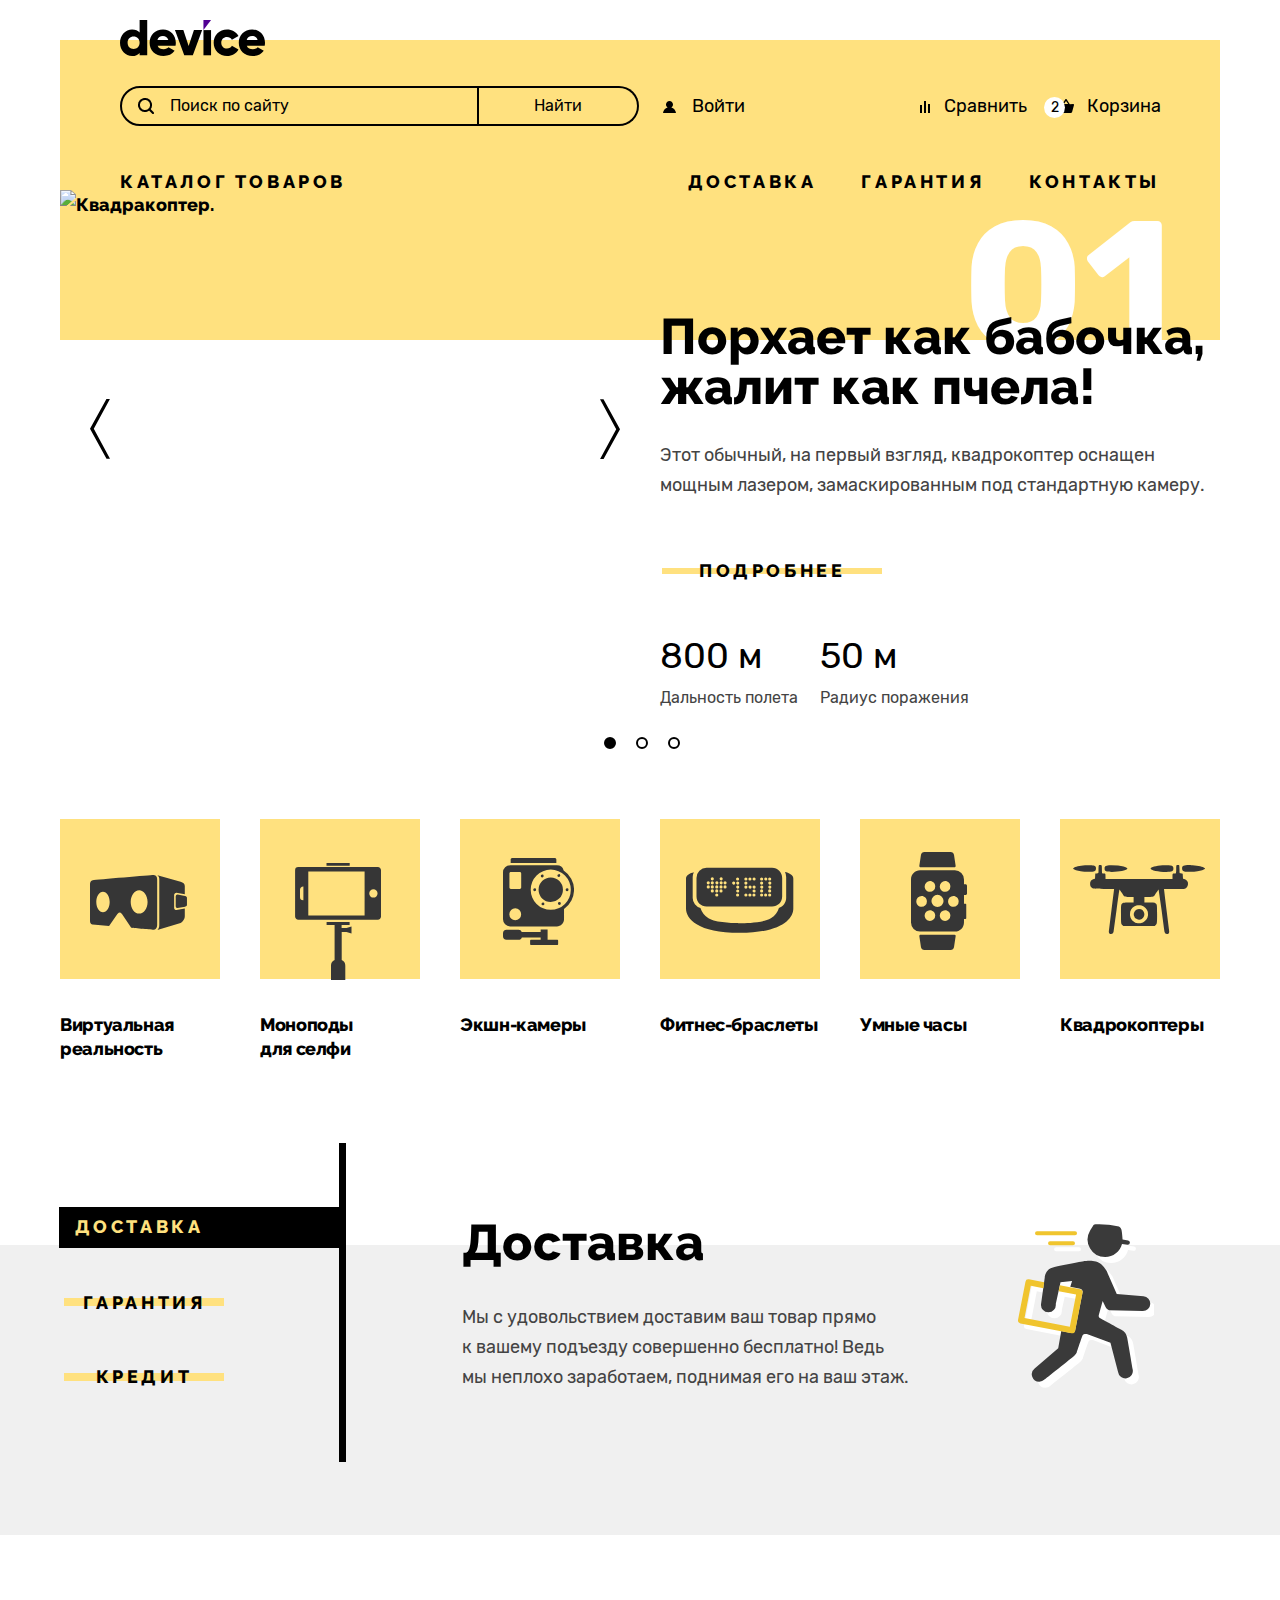
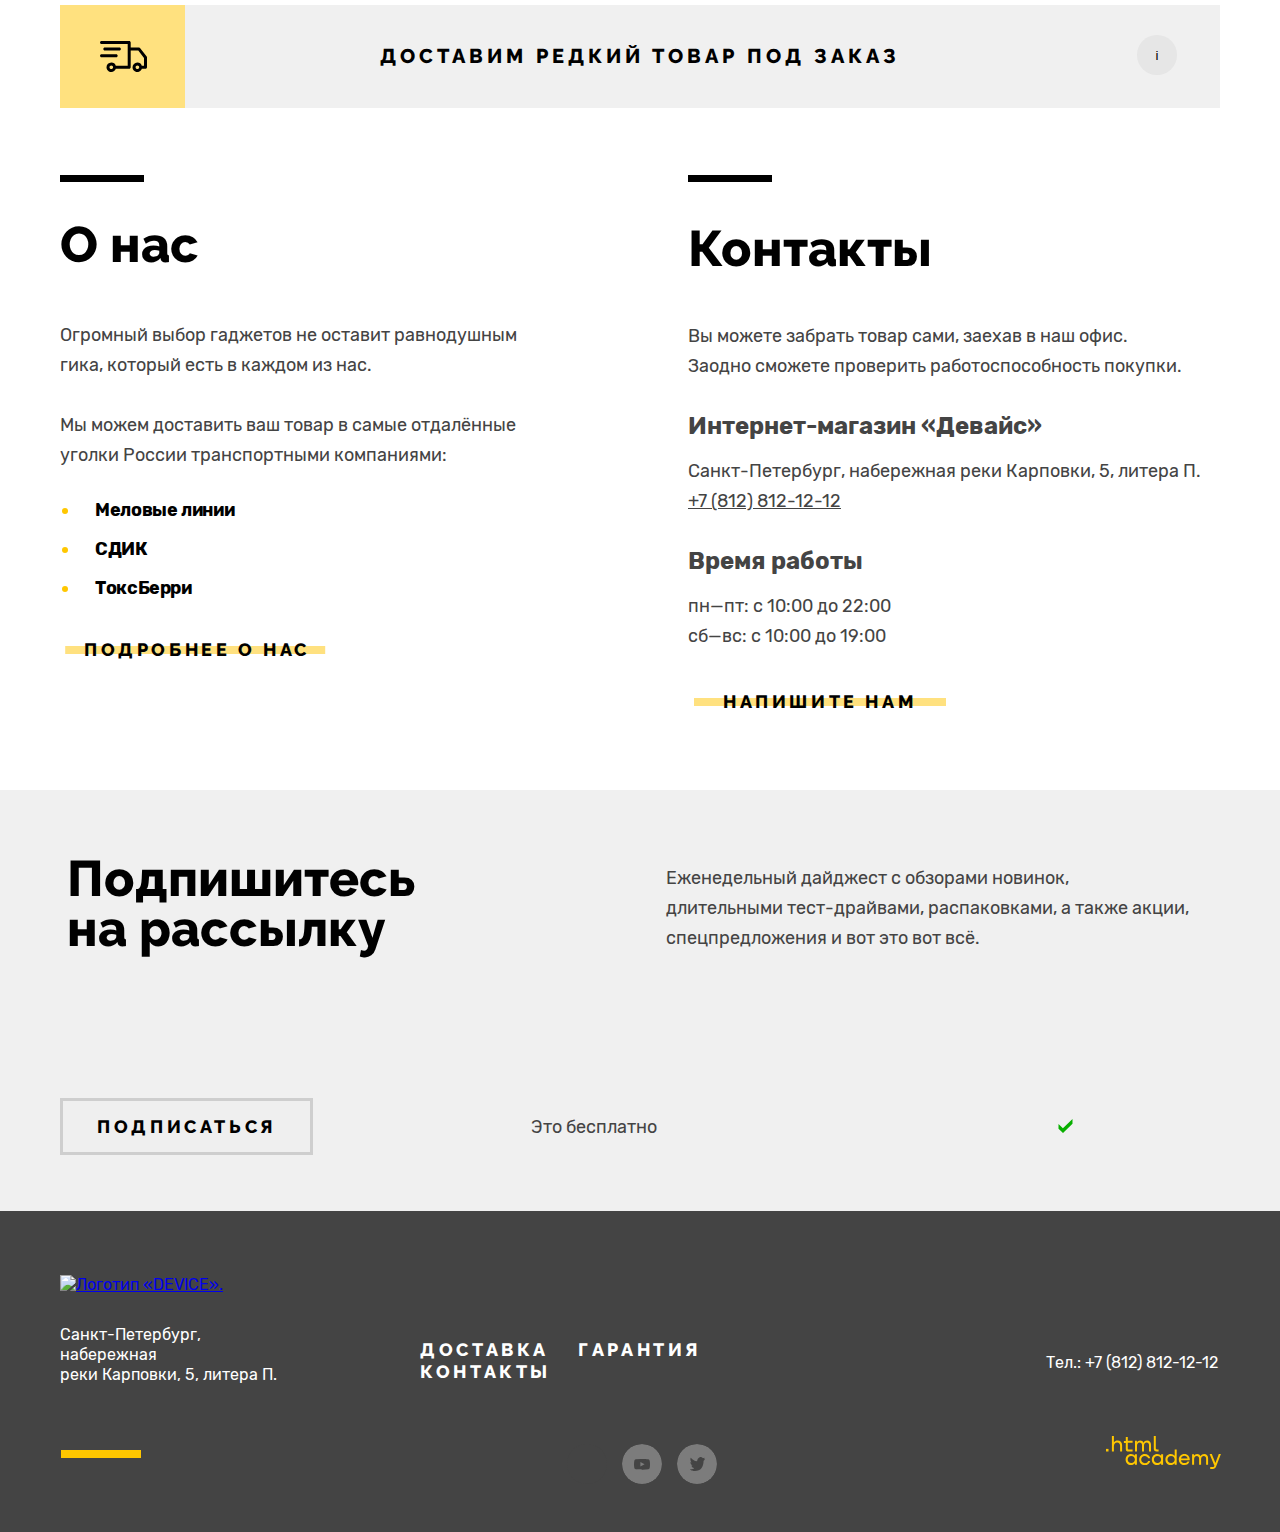
==== commit fb4589e3: "Исправляет ошибки после первой проверки" ====
--- a/index.html
+++ b/index.html
@@ -4,6 +4,8 @@
     <meta charset="utf-8">
     <title>HTML Academy: Девайс</title>
     <link rel="stylesheet" href="styles/styles.css">
+    <link rel="icon" href="favicon.ico">
+    <link rel="icon" type="image/png" href="images/favicon.png">
   </head>
   <body class="body">
     <header class="header">
@@ -14,6 +16,7 @@
         <ul class="navigation-list">
           <li class="navigation-item-hidden header-search">
             <form class="navigation-form" action="https://echo.htmlacademy.ru/" method="get">
+              <label class="visually-hidden">Поиск по сайту</label>
               <input class="search" type="search" placeholder="Поиск по сайту">
               <button class="navigation-button" type="submit">Найти</button>
             </form>
@@ -101,7 +104,7 @@
             <a href="#" class="navigation-catalog-link">Гарантия</a>
           </li>
           <li class="navigation-item">
-            <a href="#" class="navigation-catalog-link">Контакты</a>
+            <a href="#" class="navigation-catalog-link last">Контакты</a>
           </li>
         </ul>
       </nav>
@@ -283,8 +286,10 @@
           <div class="service-container">
             <ul class="service">
               <li class="service-item-active"><a class="service-link-active" href="#">Доставка</a></li>
-              <li class="service-item"><a class="service-link" href="#">Гарантия</a></li>
-              <li class="service-item-credit"><a class="service-link-credit" href="#">Кредит</a></li>
+              <li class="service-item"><a class="service-link" href="#">Гарантия
+              </a></li>
+              <li class="service-item-credit"><a class="service-link-credit" href="#">Кредит
+              </a></li>
             </ul>
           </div>
           <div class="service-container-description">
@@ -316,6 +321,7 @@
       <div class="page-container">
         <section class="order">
           <div class="order-container">
+            <h2 class="visually-hidden">Доставим редкий товар под заказ</h2>
             <button class="order-title" type="button">
               <svg class="navigation-button-icon" aria-hidden="true" focusable="false" width="47" height="31"
                 fill="none" xmlns="http://www.w3.org/2000/svg">
@@ -380,7 +386,7 @@
             </p>
           </div>
           <div class="newsletter-container">
-            <label for="newsletter-email">
+            <label class="visually-hidden" for="newsletter-email">
               <input class="field" placeholder="Ваш e-mail" type="email" name="newsletter-email" id="newsletter-email"
                 required></label>
             <button class="button-newsletter-button" type="submit">Подписаться</button>
@@ -499,7 +505,9 @@
               </span>
               <div class="modal-auth-container">
                 <button class="modal-button pro" type="button"></button>
+                <label class="visually-hidden" for="appointment-number">
                 <input class="number-modal" type="text" placeholder="1" id="appointment-number" required>
+                </label>
                 <button class="modal-button con" type="button"></button>
               </div>
             </div>
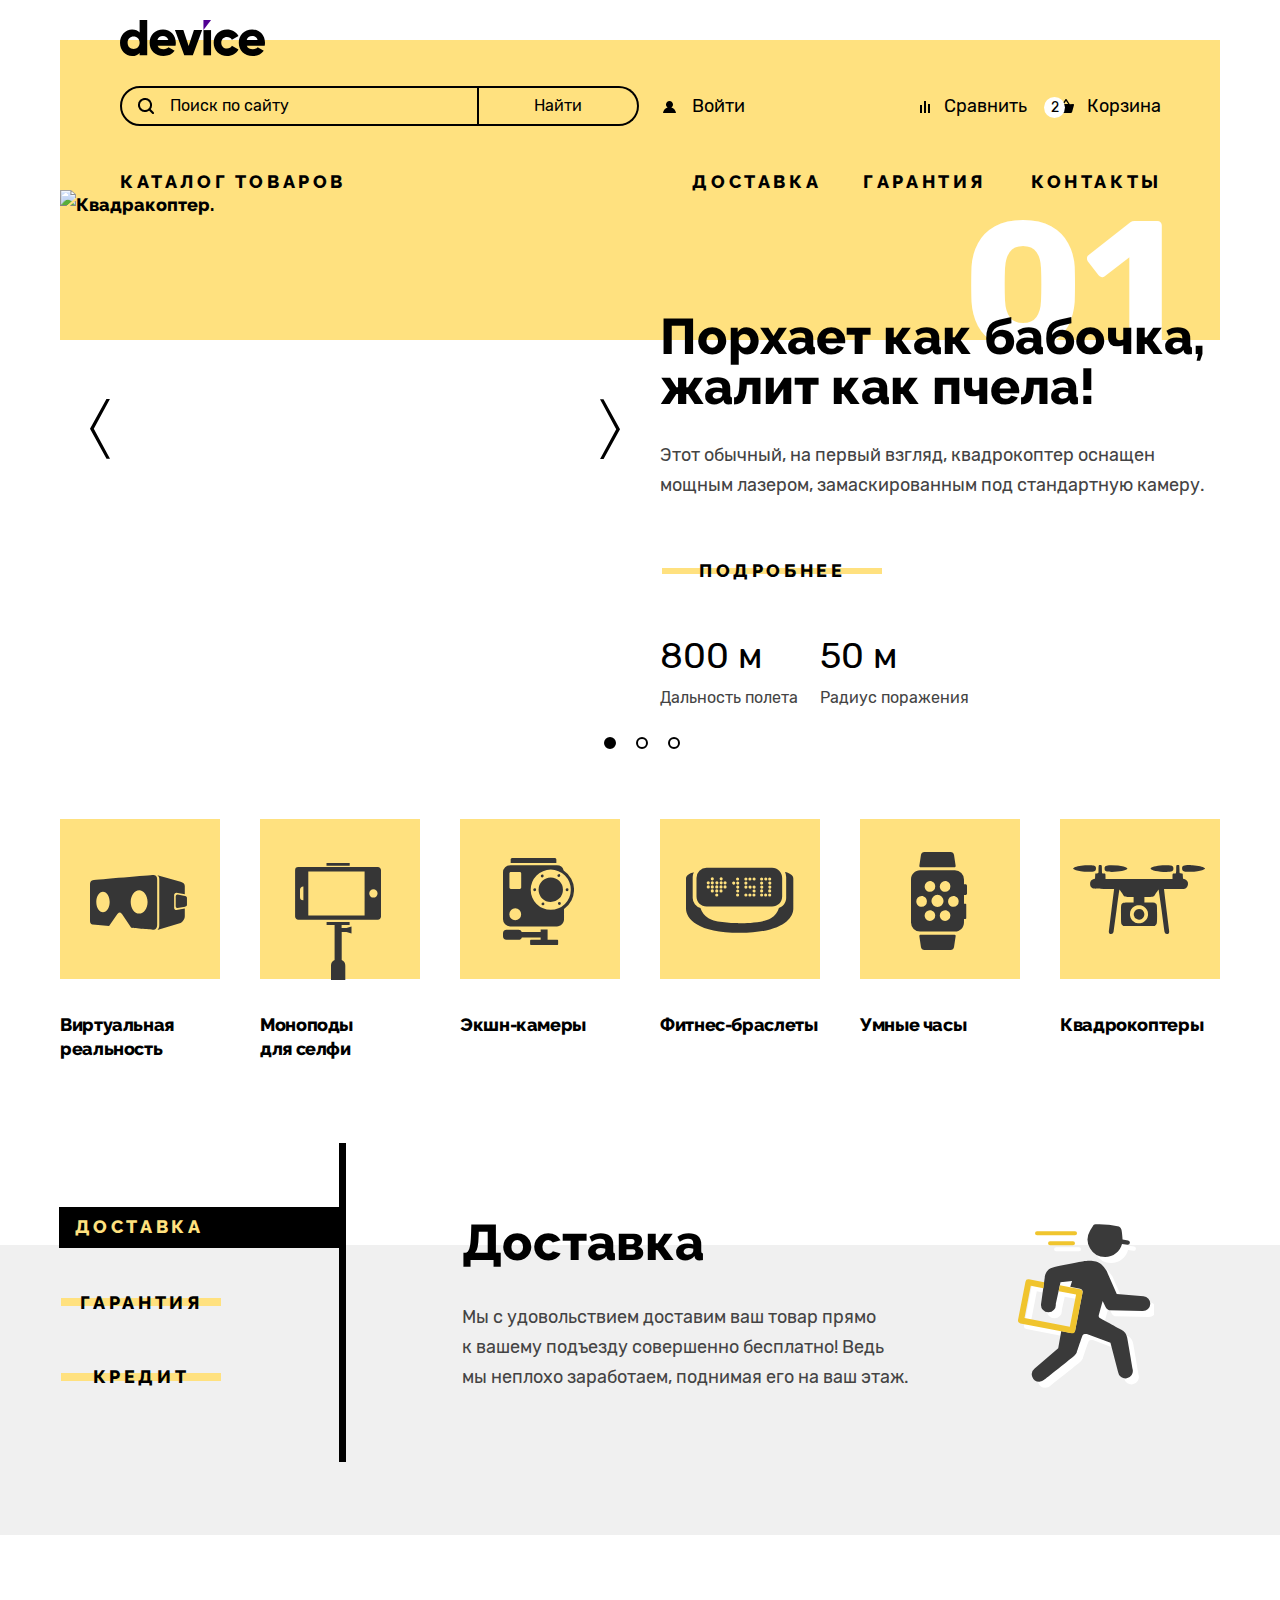
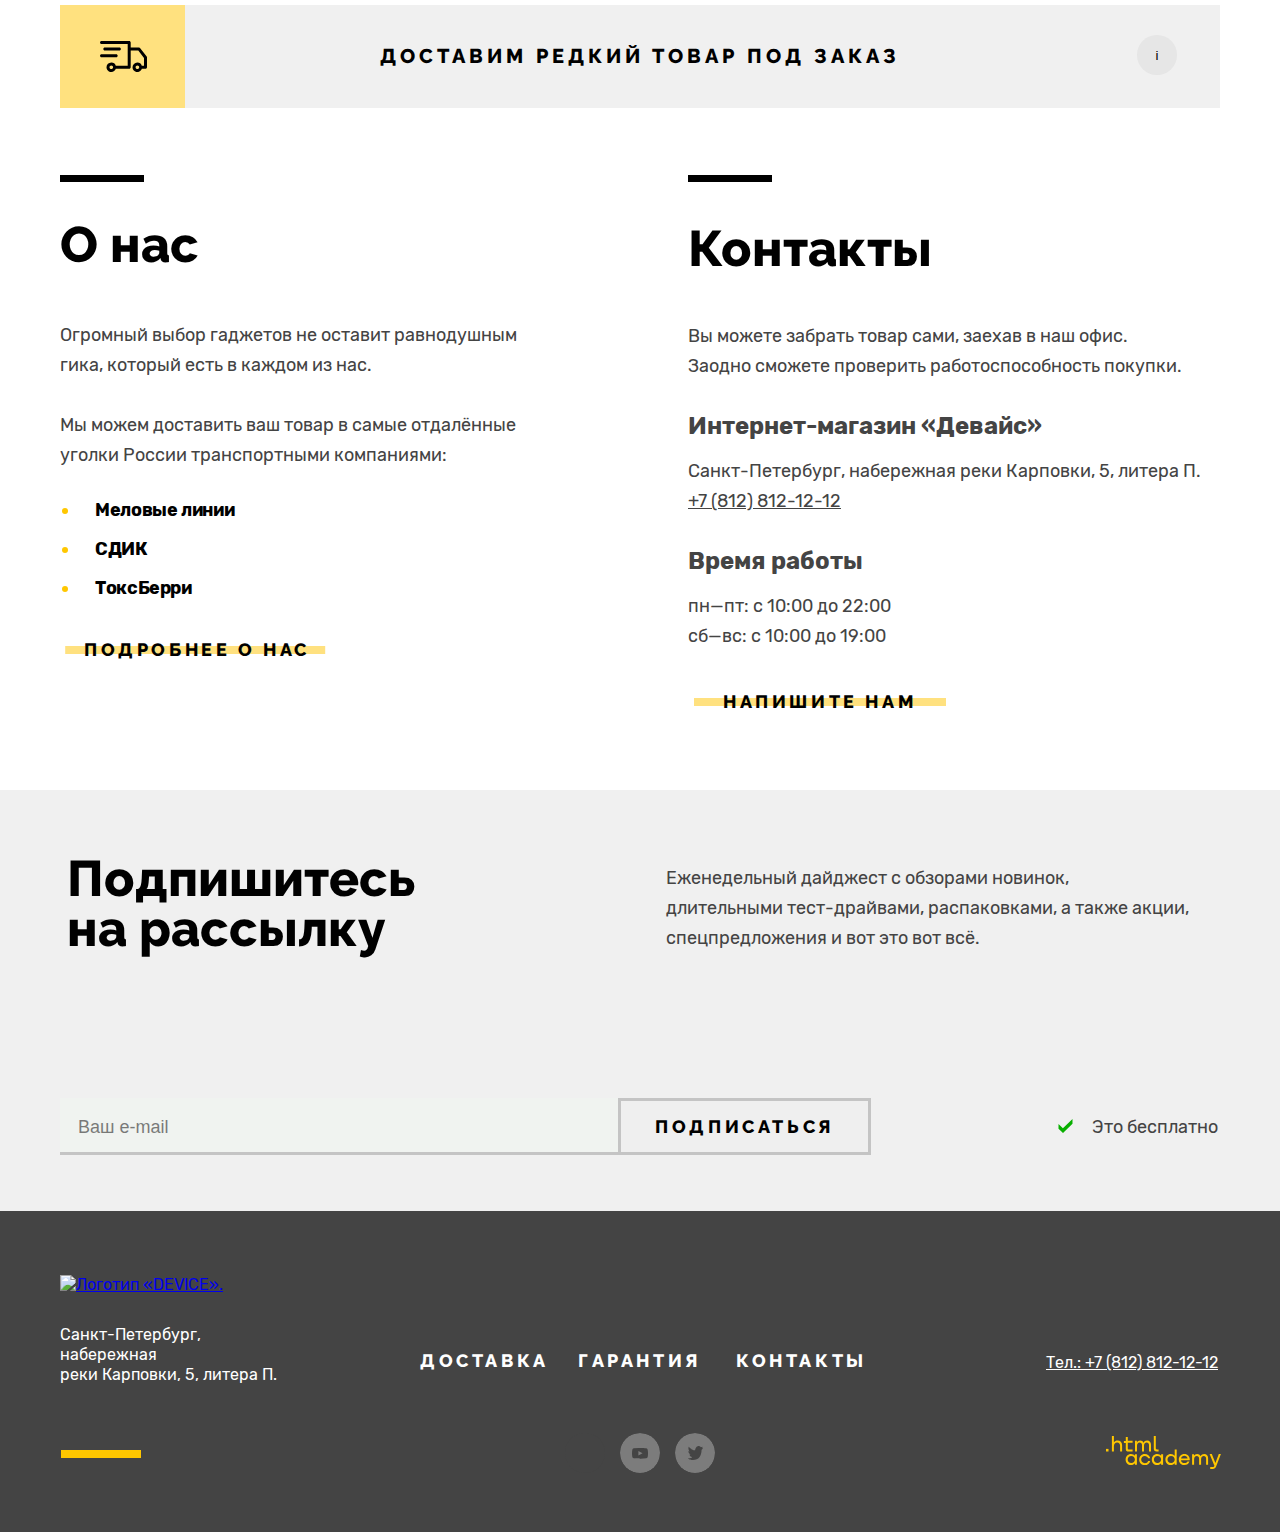
==== commit 795e4129: "Правит проект перед защитой" ====
--- a/index.html
+++ b/index.html
@@ -16,54 +16,51 @@
         <ul class="navigation-list">
           <li class="navigation-item-hidden header-search">
             <form class="navigation-form" action="https://echo.htmlacademy.ru/" method="get">
-              <label class="visually-hidden">Поиск по сайту</label>
-              <input class="search" type="search" placeholder="Поиск по сайту">
+              <label for="search">
+                <input class="search" type="search" placeholder="Поиск по сайту" id="search">
+              </label>
               <button class="navigation-button" type="submit">Найти</button>
             </form>
           </li>
           <li class="navigation-item-login">
-            <a class="navigation-link navigation-link-login" href="#">
-              Войти</a>
+            <a class="navigation-link navigation-link-login" href="#">Войти</a>
           </li>
           <li class="navigation-item-compare">
-            <a class="navigation-link navigation-link-compare" href="#">
-              Сравнить</a>
+            <a class="navigation-link navigation-link-compare" href="#">Сравнить</a>
           </li>
           <li class="navigation-item-basket">
             <a class="navigation-link navigation-link-basket backet-btn" href="#">
               <span class="counter-basket">2</span>Корзина</a>
-              <div class="popover popover-cart">
-                <ul class="popover-list">
-                  <li class="popover-item">
-                    <a class="popover-link" href="#"><img class="popover-image" src="images/product-small-1.png" width="39"
-                        height="43" alt="Любительская селфи палка">
-                      <h2 class="popover-name">Любительская<br> селфи-палка</h2>
-                    </a>
-                    <button class="popover-close-button button" type="button"><span
-                        class="visually-hidden">закрыть</span></button>
-                  </li>
-                  <li class="popover-item">
-                    <a class="popover-link" href="#"><img class="popover-image" src="images/product-small-2.png" width="39"
-                        height="43" alt="Профессиональная селфи палка">
-                      <h2 class="popover-name">Профессиональная<br> селфи-палка</h2>
-                    </a>
-                    <button class="popover-close-button button" type="button"><span
-                        class="visually-hidden">закрыть</span></button>
-                  </li>
-                </ul>
-                <div class="popover-cards">
-                  <p class="popover-card-first">Товаров: 2</p>
-                  <p class="popover-card-second">Сумма: 2000 ₽</p>
-                </div>
-                <a class="popover-open-button" href="#">Открыть корзину</a>
+            <div class="popover popover-cart">
+              <ul class="popover-list">
+                <li class="popover-item">
+                  <a class="popover-link" href="#"><img class="popover-image" src="images/product-small-1.png"
+                      width="39" height="43" alt="Любительская селфи палка">
+                    <h2 class="popover-name">Любительская<br> селфи-палка</h2>
+                  </a>
+                  <button class="popover-close-button button" type="button"><span
+                      class="visually-hidden">закрыть</span></button>
+                </li>
+                <li class="popover-item">
+                  <a class="popover-link" href="#"><img class="popover-image" src="images/product-small-2.png"
+                      width="39" height="43" alt="Профессиональная селфи палка">
+                    <h2 class="popover-name">Профессиональная<br> селфи-палка</h2>
+                  </a>
+                  <button class="popover-close-button button" type="button"><span
+                      class="visually-hidden">закрыть</span></button>
+                </li>
+              </ul>
+              <div class="popover-cards">
+                <p class="popover-card-first">Товаров: 2</p>
+                <p class="popover-card-second">Сумма: 2000 ₽</p>
               </div>
+              <a class="popover-open-button" href="#">Открыть корзину</a>
+            </div>
           </li>
         </ul>
         <ul class="navigation-list-user">
           <li class="navigation-item">
-            <a href="#" class="navigation-catalog-link-user menu-btn">
-              Каталог товаров
-            </a>
+            <a href="#" class="navigation-catalog-link-user menu-btn">Каталог товаров</a>
             <ul class="sub-navigation">
               <li class="sub-navigation-item">
                 <ul class="sub-navigation-item-list">
@@ -287,9 +284,9 @@
             <ul class="service">
               <li class="service-item-active"><a class="service-link-active" href="#">Доставка</a></li>
               <li class="service-item"><a class="service-link" href="#">Гарантия
-              </a></li>
+                </a></li>
               <li class="service-item-credit"><a class="service-link-credit" href="#">Кредит
-              </a></li>
+                </a></li>
             </ul>
           </div>
           <div class="service-container-description">
@@ -321,7 +318,7 @@
       <div class="page-container">
         <section class="order">
           <div class="order-container">
-            <h2 class="visually-hidden">Доставим редкий товар под заказ</h2>
+            <h2 class="visually-hidden">Закажите товар.</h2>
             <button class="order-title" type="button">
               <svg class="navigation-button-icon" aria-hidden="true" focusable="false" width="47" height="31"
                 fill="none" xmlns="http://www.w3.org/2000/svg">
@@ -386,7 +383,7 @@
             </p>
           </div>
           <div class="newsletter-container">
-            <label class="visually-hidden" for="newsletter-email">
+            <label for="newsletter-email">
               <input class="field" placeholder="Ваш e-mail" type="email" name="newsletter-email" id="newsletter-email"
                 required></label>
             <button class="button-newsletter-button" type="submit">Подписаться</button>
@@ -444,28 +441,49 @@
               <a class="footer-contacts-address-phone" href="tel:+78128121212">Тел.: +7 (812) 812-12-12</a>
             </li>
             <li class="footer-contacts-user-item">
-              <a class="footer-contacts-user-logo-link" href="https://htmlacademy.ru/"><svg width="115" height="33" viewBox="0 0 115 33" fill="none" xmlns="http://www.w3.org/2000/svg">
-                <path d="M0 12.9V15.5H2.5V12.9H0Z" fill="currentColor"/>
-                <path d="M11.6 4.5C10 4.5 8.8 5.2 8 6.2H7.9V0H5.9V15.5H7.9V10.2C7.9 8.1 9.2 6.6 11.2 6.6C13 6.6 14.1 8 14.1 9.8V15.5H16.1V9.4C16.2 6.4 14.3 4.5 11.6 4.5Z" fill="currentColor"/>
-                <path d="M26.6 4.8H21.8V1.1H19.8V4.9H17.9V6.9H19.8V12.9C19.8 14.6 20.8 15.6 22.5 15.6H26.6V13.6H22.9C22.2 13.6 21.8 13.2 21.8 12.5V6.8H26.6V4.8Z" fill="currentColor"/>
-                <path d="M41.1 4.6C39.5 4.6 38.2 5.4 37.6 6.7H37.5C36.9 5.5 35.7 4.6 34.1 4.6C32.7 4.6 31.6 5.4 31 6.4H30.9V4.8H29V15.4H31V10C31 8 32 6.5 33.6 6.5C35.1 6.5 36 7.5 36 9.1V15.4H38V9.8C38 7.4 39.4 6.5 40.6 6.5C42.1 6.5 43 7.5 43 9.1V15.4H45V8.9C45.1 6.4 43.6 4.6 41.1 4.6Z" fill="currentColor"/>
-                <path d="M47.8 12.7C47.8 14.4 48.8 15.4 50.6 15.4H52.6V13.4H50.9C50.2 13.4 49.8 13 49.8 12.3V0H47.8V12.7Z" fill="currentColor"/>
-                <path d="M28.9 19.7C28 18.6 26.7 17.9 25 17.9C21.9 17.9 19.6 20.2 19.6 23.5C19.6 26.8 21.9 29.1 25 29.1C26.8 29.1 28 28.3 28.8 27.2H28.9V28.8H30.9V18.2H28.9V19.7ZM25.3 27.1C23.1 27.1 21.7 25.5 21.7 23.5C21.7 21.5 23.1 19.9 25.3 19.9C27.5 19.9 28.9 21.5 28.9 23.5C28.9 25.4 27.5 27.1 25.3 27.1Z" fill="currentColor"/>
-                <path d="M44.2 22C43.7 19.6 41.6 17.9 38.8 17.9C35.4 17.9 33.2 20.4 33.2 23.5C33.2 26.6 35.4 29.1 38.8 29.1C41.6 29.1 43.7 27.3 44.2 24.9H42.1C41.7 26.2 40.4 27.2 38.8 27.2C36.6 27.2 35.2 25.6 35.2 23.6C35.2 21.6 36.6 20 38.8 20C40.4 20 41.6 21 42.1 22.2H44.2V22Z" fill="currentColor"/>
-                <path d="M55.1 19.7C54.2 18.6 52.9 17.9 51.2 17.9C48.1 17.9 45.8 20.2 45.8 23.5C45.8 26.8 48.1 29.1 51.2 29.1C53 29.1 54.2 28.3 55 27.2H55.1V28.8H57.1V18.2H55.1V19.7ZM51.5 27.1C49.3 27.1 47.9 25.5 47.9 23.5C47.9 21.5 49.3 19.9 51.5 19.9C53.7 19.9 55.1 21.5 55.1 23.5C55.1 25.4 53.6 27.1 51.5 27.1Z" fill="currentColor"/>
-                <path d="M68.7 19.8C67.8 18.7 66.5 17.9 64.8 17.9C61.7 17.9 59.4 20.2 59.4 23.5C59.4 26.8 61.6 29.1 64.8 29.1C66.5 29.1 67.8 28.3 68.6 27.3H68.7V28.8H70.7V13.4H68.7V19.8ZM65.1 27.1C62.9 27.1 61.5 25.5 61.5 23.5C61.5 21.5 62.9 19.9 65.1 19.9C67.3 19.9 68.7 21.5 68.7 23.5C68.6 25.5 67.2 27.1 65.1 27.1Z" fill="currentColor"/>
-                <path d="M78.3 17.9C75 17.9 72.8 20.4 72.8 23.5C72.8 26.5 74.9 29.1 78.3 29.1C80.8 29.1 82.8 27.8 83.5 25.5H81.4C80.9 26.5 79.8 27.1 78.4 27.1C76.5 27.1 75.1 25.8 75 24.2H83.8C84 20.6 81.8 17.9 78.3 17.9ZM78.3 19.8C80 19.8 81.3 20.8 81.6 22.4H75.1C75.4 20.9 76.6 19.8 78.3 19.8Z" fill="currentColor"/>
-                <path d="M98.2 17.9C96.6 17.9 95.3 18.7 94.6 19.9H94.5C93.9 18.7 92.7 17.9 91.1 17.9C89.7 17.9 88.6 18.6 88 19.7V18.2H86.1V28.8H88.1V23.4C88.1 21.4 89.1 20 90.7 19.9C92.2 19.9 93.1 20.9 93.1 22.5V28.8H95.1V23.2C95.1 20.8 96.5 19.9 97.7 19.9C99.2 19.9 100.1 20.9 100.1 22.5V28.8H102.1V22.3C102.2 19.7 100.7 17.9 98.2 17.9Z" fill="currentColor"/>
-                <path d="M109.4 27L105.8 18.1H103.6L108.4 29.7C108.1 30.6 107.7 30.9 106.7 30.9H104.2V32.9H106.7C108.5 32.9 109.5 32.1 110.2 30.3L114.9 18.1H112.8L109.4 27Z" fill="currentColor"/>
-                </svg>
-                </a>
+              <a class="footer-contacts-user-logo-link" href="https://htmlacademy.ru/"><svg width="115" height="33"
+                  viewBox="0 0 115 33" fill="none" xmlns="http://www.w3.org/2000/svg">
+                  <path d="M0 12.9V15.5H2.5V12.9H0Z" fill="currentColor" />
+                  <path
+                    d="M11.6 4.5C10 4.5 8.8 5.2 8 6.2H7.9V0H5.9V15.5H7.9V10.2C7.9 8.1 9.2 6.6 11.2 6.6C13 6.6 14.1 8 14.1 9.8V15.5H16.1V9.4C16.2 6.4 14.3 4.5 11.6 4.5Z"
+                    fill="currentColor" />
+                  <path
+                    d="M26.6 4.8H21.8V1.1H19.8V4.9H17.9V6.9H19.8V12.9C19.8 14.6 20.8 15.6 22.5 15.6H26.6V13.6H22.9C22.2 13.6 21.8 13.2 21.8 12.5V6.8H26.6V4.8Z"
+                    fill="currentColor" />
+                  <path
+                    d="M41.1 4.6C39.5 4.6 38.2 5.4 37.6 6.7H37.5C36.9 5.5 35.7 4.6 34.1 4.6C32.7 4.6 31.6 5.4 31 6.4H30.9V4.8H29V15.4H31V10C31 8 32 6.5 33.6 6.5C35.1 6.5 36 7.5 36 9.1V15.4H38V9.8C38 7.4 39.4 6.5 40.6 6.5C42.1 6.5 43 7.5 43 9.1V15.4H45V8.9C45.1 6.4 43.6 4.6 41.1 4.6Z"
+                    fill="currentColor" />
+                  <path
+                    d="M47.8 12.7C47.8 14.4 48.8 15.4 50.6 15.4H52.6V13.4H50.9C50.2 13.4 49.8 13 49.8 12.3V0H47.8V12.7Z"
+                    fill="currentColor" />
+                  <path
+                    d="M28.9 19.7C28 18.6 26.7 17.9 25 17.9C21.9 17.9 19.6 20.2 19.6 23.5C19.6 26.8 21.9 29.1 25 29.1C26.8 29.1 28 28.3 28.8 27.2H28.9V28.8H30.9V18.2H28.9V19.7ZM25.3 27.1C23.1 27.1 21.7 25.5 21.7 23.5C21.7 21.5 23.1 19.9 25.3 19.9C27.5 19.9 28.9 21.5 28.9 23.5C28.9 25.4 27.5 27.1 25.3 27.1Z"
+                    fill="currentColor" />
+                  <path
+                    d="M44.2 22C43.7 19.6 41.6 17.9 38.8 17.9C35.4 17.9 33.2 20.4 33.2 23.5C33.2 26.6 35.4 29.1 38.8 29.1C41.6 29.1 43.7 27.3 44.2 24.9H42.1C41.7 26.2 40.4 27.2 38.8 27.2C36.6 27.2 35.2 25.6 35.2 23.6C35.2 21.6 36.6 20 38.8 20C40.4 20 41.6 21 42.1 22.2H44.2V22Z"
+                    fill="currentColor" />
+                  <path
+                    d="M55.1 19.7C54.2 18.6 52.9 17.9 51.2 17.9C48.1 17.9 45.8 20.2 45.8 23.5C45.8 26.8 48.1 29.1 51.2 29.1C53 29.1 54.2 28.3 55 27.2H55.1V28.8H57.1V18.2H55.1V19.7ZM51.5 27.1C49.3 27.1 47.9 25.5 47.9 23.5C47.9 21.5 49.3 19.9 51.5 19.9C53.7 19.9 55.1 21.5 55.1 23.5C55.1 25.4 53.6 27.1 51.5 27.1Z"
+                    fill="currentColor" />
+                  <path
+                    d="M68.7 19.8C67.8 18.7 66.5 17.9 64.8 17.9C61.7 17.9 59.4 20.2 59.4 23.5C59.4 26.8 61.6 29.1 64.8 29.1C66.5 29.1 67.8 28.3 68.6 27.3H68.7V28.8H70.7V13.4H68.7V19.8ZM65.1 27.1C62.9 27.1 61.5 25.5 61.5 23.5C61.5 21.5 62.9 19.9 65.1 19.9C67.3 19.9 68.7 21.5 68.7 23.5C68.6 25.5 67.2 27.1 65.1 27.1Z"
+                    fill="currentColor" />
+                  <path
+                    d="M78.3 17.9C75 17.9 72.8 20.4 72.8 23.5C72.8 26.5 74.9 29.1 78.3 29.1C80.8 29.1 82.8 27.8 83.5 25.5H81.4C80.9 26.5 79.8 27.1 78.4 27.1C76.5 27.1 75.1 25.8 75 24.2H83.8C84 20.6 81.8 17.9 78.3 17.9ZM78.3 19.8C80 19.8 81.3 20.8 81.6 22.4H75.1C75.4 20.9 76.6 19.8 78.3 19.8Z"
+                    fill="currentColor" />
+                  <path
+                    d="M98.2 17.9C96.6 17.9 95.3 18.7 94.6 19.9H94.5C93.9 18.7 92.7 17.9 91.1 17.9C89.7 17.9 88.6 18.6 88 19.7V18.2H86.1V28.8H88.1V23.4C88.1 21.4 89.1 20 90.7 19.9C92.2 19.9 93.1 20.9 93.1 22.5V28.8H95.1V23.2C95.1 20.8 96.5 19.9 97.7 19.9C99.2 19.9 100.1 20.9 100.1 22.5V28.8H102.1V22.3C102.2 19.7 100.7 17.9 98.2 17.9Z"
+                    fill="currentColor" />
+                  <path
+                    d="M109.4 27L105.8 18.1H103.6L108.4 29.7C108.1 30.6 107.7 30.9 106.7 30.9H104.2V32.9H106.7C108.5 32.9 109.5 32.1 110.2 30.3L114.9 18.1H112.8L109.4 27Z"
+                    fill="currentColor" />
+                </svg>
+              </a>
             </li>
           </ul>
         </section>
       </div>
     </footer>
-
-
     <div class="modal-container is-hide">
       <div class="modal">
         <button class="modal-close-button button" type="button"><span class="visually-hidden">закрыть</span></button>
@@ -481,7 +499,9 @@
             <div class="modal-form-email">
               <p class="mail-modal-name">Ваш e-mail</p>
               <fieldset class="modal-fieldset">
-                <input class="modal-mail error" type="email" placeholder="почта" required>
+                <label for="mail">
+                  <input class="modal-mail error" type="email" placeholder="почта" id="mail" required>
+                </label>
               </fieldset>
               <p class="auth-text adress">Забавный у вас адрес</p>
             </div>
@@ -490,7 +510,8 @@
             <div class="modal-form-text">
               <p class="modal-form-text-title">Что нужно привезти</p>
               <label class="visually-hidden" for="uname">В свободной форме</label>
-              <input class="modal-form-text-name" type="text" id="uname" name="name" placeholder="В свободной форме" required>
+              <input class="modal-form-text-name" type="text" id="uname" name="name" placeholder="В свободной форме"
+                required>
             </div>
             <div class="modal-form-number-text">
               <span class="form-label">
@@ -505,14 +526,14 @@
               </span>
               <div class="modal-auth-container">
                 <button class="modal-button pro" type="button"></button>
-                <label class="visually-hidden" for="appointment-number">
-                <input class="number-modal" type="text" placeholder="1" id="appointment-number" required>
+                <label for="appointment-number">
+                  <input class="number-modal" type="text" placeholder="1" id="appointment-number" required>
                 </label>
                 <button class="modal-button con" type="button"></button>
               </div>
             </div>
           </div>
-            <button class="modal-button-submit" type="submit">Отправить</button>
+          <button class="modal-button-submit" type="submit">Отправить</button>
         </form>
       </div>
     </div>
--- a/styles/styles.css
+++ b/styles/styles.css
@@ -70,7 +70,8 @@
   position: relative;
   color: #000000;
   background-color: #ffe17f;
-  width: 1160px;
+  max-width: 1160px;
+  width: 100%;
   margin: 0 auto;
   margin-top: 40px;
 }
@@ -82,8 +83,7 @@
 
 /*navigation*/
 .navigation {
-  width: 1040px;
-  margin: 0 auto;
+  padding: 0 60px;
 }
 
 .navigation-form {
@@ -92,8 +92,8 @@
 
 .navigation-list {
   display: flex;
-  width: 1060px;
-
+  width: 100%;
+  flex-wrap: wrap;
   box-sizing: border-box;
   padding: 30px 0 30px 0;
   list-style-type: none;
@@ -177,7 +177,7 @@
   min-height: 40px;
   border-bottom-left-radius: 20px;
   border-top-left-radius: 20px;
-  border: 2px solid black;
+  border: 2px solid #000000;
   background: url("../images/search.png") no-repeat;
   background-position: 16px 10px;
   padding-left: 48px;
@@ -264,7 +264,6 @@
 .navigation-list-user {
   display: flex;
   flex-wrap: wrap;
-  min-width: 1040px;
   margin: 0;
   margin-bottom: 20px;
   padding: 0;
@@ -285,28 +284,30 @@
   margin-right: 45px;
 }
 
+.navigation-item:nth-child(2) {
+  margin-right: 42px;
+}
+
 .navigation-item:last-child {
   margin-right: 0;
+  width: 129px;
 }
 
 .navigation-catalog {
-  position: absolute;
-  top: -18px;
-  left: 310px;
   display: flex;
   flex-direction: column;
   font-family: "raleway", sans-serif;
   font-weight: 400;
   font-size: 16px;
   line-height: 18px;
-  padding: 30px 0;
+  padding: 15px 0 0 58px;
   margin: 0;
   list-style-type: none;
 }
 
 .sub-navigation-catalog {
   position: absolute;
-  top: -18px;
+  top: -17px;
   left: 523px;
   display: flex;
   flex-direction: column;
@@ -377,7 +378,7 @@
 }
 
 .sub-navigation.is-active {
-  display: block;
+  display: flex;
   position: absolute;
   top: 90%;
   left: 0;
@@ -410,15 +411,17 @@
 }
 
 .page-container {
+  max-width: 1160px;
+  width: 100%;
+  margin: 0 auto;
+}
+
+.page-container-services {
+  position: relative;
   width: 1160px;
   margin: 0 auto;
-}
-
-.page-container-services {
-  position: relative;
-  width: 1160px;
-  margin: 0 auto;
-  display: flex;
+  display: flex;
+  flex-wrap: wrap;
 }
 
 .newsletter-form-container {
@@ -428,7 +431,7 @@
 }
 
 .slider {
-  background: linear-gradient( to bottom, #ffe17f 0,  #ffe17f 113px, #ffffff 40px,#ffffff 100%);
+  background: linear-gradient(to bottom, #ffe17f 0, #ffe17f 113px, #ffffff 40px, #ffffff 100%);
   position: relative;
 }
 
@@ -449,7 +452,8 @@
   width: 560px;
   margin-left: 40px;
   margin-top: 85px;
-  padding-bottom: 55px;;
+  padding-bottom: 55px;
+  ;
 }
 
 .slider-container:before {
@@ -549,7 +553,7 @@
   content: "";
   position: absolute;
   top: 50%;
-  transform:translateY(-50%);
+  transform: translateY(-50%);
   display: block;
   width: 220px;
   height: 6px;
@@ -656,6 +660,7 @@
 .slider-pagination-button:focus {
   outline: 2px solid #af4fff;
   outline-offset: 2px;
+  opacity: 1;
 }
 
 .slider-pagination-button-current {
@@ -704,13 +709,11 @@
   text-align: left;
   text-decoration: none;
   letter-spacing: -0.02em;
-  background: linear-gradient(
-    to bottom,
-    #ffe17f 0,
-    #ffe17f 160px,
-    #ffffff 40px,
-    #ffffff 100%
-  );
+  background: linear-gradient(to bottom,
+      #ffe17f 0,
+      #ffe17f 160px,
+      #ffffff 40px,
+      #ffffff 100%);
 }
 
 .menu-rectangle-link-item {
@@ -726,13 +729,11 @@
   text-align: left;
   text-decoration: none;
   letter-spacing: -0.02em;
-  background: linear-gradient(
-    to bottom,
-    #ffe17f 0,
-    #ffe17f 160px,
-    #ffffff 40px,
-    #ffffff 100%
-  );
+  background: linear-gradient(to bottom,
+      #ffe17f 0,
+      #ffe17f 160px,
+      #ffffff 40px,
+      #ffffff 100%);
 }
 
 .navigation-menu-icon {
@@ -780,13 +781,11 @@
   box-sizing: border-box;
   min-height: 375px;
   margin-top: 70px;
-  background: linear-gradient(
-    to bottom,
-    #ffffff 0,
-    #ffffff 85px,
-    #f0f0f0 80px,
-    #f0f0f0 100%
-  );
+  background: linear-gradient(to bottom,
+      #ffffff 0,
+      #ffffff 85px,
+      #f0f0f0 80px,
+      #f0f0f0 100%);
 }
 
 .service-container {
@@ -795,10 +794,11 @@
   width: 287px;
   min-height: 319px;
   text-align: left;
-  border-right: 7px solid black;
+  border-right: 7px solid #000000;
   margin-top: -17px;
   margin-left: -8px;
-  margin-bottom: 65px;
+  margin-bottom: 55px;
+  position: relative;
 }
 
 .service-link {
@@ -882,7 +882,7 @@
   line-height: 50px;
   color: #000000;
   padding-top: 3px;
-  margin:0;
+  margin: 0;
   margin-bottom: 34px;
 }
 
@@ -891,9 +891,10 @@
   flex-direction: column;
   justify-content: space-between;
   width: 280px;
-  height: 190px;
-  margin: 64px 7px;
-  padding: 0;
+  min-height: 190px;
+  padding: 64px 7px;
+  margin: 0;
+  padding-bottom: 50px;
 }
 
 .service-container-description {
@@ -915,11 +916,11 @@
 
 .service-item {
   position: relative;
-  padding-left: 5px;
   width: 280px;
   min-height: 40px;
   display: flex;
   align-items: center;
+  margin-left: 2px;
 }
 
 .service-item-active {
@@ -988,7 +989,8 @@
   min-height: 40px;
   display: flex;
   align-items: center;
-  padding-left: 5px;
+  margin-left: 2px;
+  margin-bottom: 15px;
 }
 
 .service-item-credit-block {
@@ -1010,8 +1012,8 @@
 }
 
 .service-description {
-  margin:0;
-  padding:0;
+  margin: 0;
+  padding: 0;
 }
 
 /*delivery*/
@@ -1069,13 +1071,11 @@
   letter-spacing: 0.2em;
   text-transform: uppercase;
   padding: 40px 125px 40px 125px;
-  background: linear-gradient(
-    to right,
-    #ffe17f 40px,
-    #ffe17f 125px,
-    #f0f0f0 60px,
-    #f0f0f0 100%
-  );
+  background: linear-gradient(to right,
+      #ffe17f 40px,
+      #ffe17f 125px,
+      #f0f0f0 60px,
+      #f0f0f0 100%);
 }
 
 .navigation-button-icon {
@@ -1102,14 +1102,14 @@
   position: relative;
 }
 
-.aboutus:before{
+.aboutus:before {
   content: "";
   position: absolute;
   top: 0;
   left: 0;
   background-color: #000000;
   width: 84px;
-  height:7px;
+  height: 7px;
 }
 
 .aboutus-title {
@@ -1117,7 +1117,7 @@
   font-size: 50px;
   line-height: 50px;
   color: #000000;
-  margin:0;
+  margin: 0;
   padding-top: 45px;
   margin-bottom: 50px;
 }
@@ -1129,7 +1129,7 @@
   line-height: 30px;
   color: #444444;
   min-width: 497px;
-  margin:0;
+  margin: 0;
   margin-bottom: 28px;
 }
 
@@ -1219,14 +1219,14 @@
   position: relative;
 }
 
-.contacts:before{
+.contacts:before {
   content: "";
   position: absolute;
   top: 0;
   left: 0;
   background-color: #000000;
   width: 84px;
-  height:7px;
+  height: 7px;
 }
 
 .contacts-title {
@@ -1260,7 +1260,7 @@
 }
 
 .contacts-phone {
-  text-decoration:underline;
+  text-decoration: underline;
   color: #444444;
 }
 
@@ -1339,17 +1339,16 @@
   padding-left: 18px;
   padding-right: 50px;
   padding-top: 5px;
-  min-height: 47px;
+  min-height: 48px;
   min-width: 490px;
   font-style: normal;
   font-weight: 400;
   font-size: 18px;
   line-height: 30px;
-  color: #444444;
-  opacity: 0.5;
+  color: rgba(68, 68, 68, 0.5);
   border: none;
-  background: #f0f0f0;
-  border-bottom: 4px solid #c4c4c4;
+  background: #f0f3f0;
+  border-bottom: 3px solid #c4c4c4;
 }
 
 .field:hover {
@@ -1358,7 +1357,7 @@
 
 .field::placeholder {
   color: #000000;
-  opacity: 1;
+  opacity: 0.5;
 }
 
 .field:focus {
@@ -1376,14 +1375,14 @@
   letter-spacing: 0.2em;
   text-transform: uppercase;
   color: #000000;
-  border: 3px solid #cecece;
+  border: 3px solid #c4c4c4;
 }
 
 .priceless {
   width: 128px;
   min-height: 30px;
   margin-top: 20px;
-  margin-left: 218px;
+  margin-left: auto;
 }
 
 .navigation-jackdaw-icon {
@@ -1409,6 +1408,7 @@
   text-align: left;
   width: 560px;
   min-width: 90px;
+  margin-left: auto;
 }
 
 /*footer*/
@@ -1424,9 +1424,11 @@
 
 .page-footer-container {
   display: flex;
+  flex-wrap: wrap;
   flex-direction: row;
   align-items: center;
-  width: 1160px;
+  max-width: 1160px;
+  width: 100%;
   margin: 0 auto;
 }
 
@@ -1436,7 +1438,7 @@
 }
 
 .footer-prices {
-  min-width: 444px;
+  width: 484px;
   min-height: 123px;
   padding-top: 122px;
   padding-left: 79px;
@@ -1445,7 +1447,7 @@
 .footer-contacts-container {
   position: relative;
   padding-top: 30px;
-  min-width: 239px;
+  width: 239px;
   min-height: 182px;
 }
 
@@ -1461,8 +1463,8 @@
   background: #ffc700;
 }
 
-.footer-contacts-user-list{
-  padding:0;
+.footer-contacts-user-list {
+  padding: 0;
   padding-left: 10px;
 }
 
@@ -1470,17 +1472,19 @@
   display: flex;
   flex-wrap: wrap;
   flex-direction: column;
-  min-width: 175px;
+  width: 185px;
   min-height: 116px;
-  padding-left: 142px;
   padding-top: 105px;
+  margin-left: auto;
 }
 
 .footer-prices-list {
   margin-top: 0;
-  min-width: 444px;
+  max-width: 474px;
+  width: 100%;
   display: flex;
   flex-wrap: wrap;
+  padding-left: 42px;
 }
 
 .footer-social-item {
@@ -1494,16 +1498,20 @@
   margin-right: 37px;
 }
 
+.footer-prices-item:last-child {
+  margin: 0;
+}
+
 .footer-contacts-user-item {
   display: flex;
   flex-wrap: nowrap;
-  min-width: 175px;
+  width: 175px;
 }
 
 .footer-contacts-address-phone {
-  text-decoration: none;
+  text-decoration: underline;
   color: #ffffff;
-  min-width: 175px;
+  width: 175px;
   margin-top: 21px;
   margin-left: 1px;
   padding: 0;
@@ -1554,11 +1562,6 @@
   background-image: url("../images/twitter.svg");
 }
 
-.footer-contacts-address-phone {
-  text-decoration: none;
-  color: #ffffff;
-}
-
 .inner-header-title {
   padding-left: 2px;
   font-family: "raleway", sans-serif;
@@ -1576,8 +1579,6 @@
   font-weight: 400;
   font-size: 16px;
   line-height: 20px;
-  width: 1079px;
-  padding-bottom: 35px;
   padding: 0 58px 37px 58px;
 }
 
@@ -1595,11 +1596,11 @@
   text-decoration: none;
   z-index: 0;
   width: 63px;
-  padding:0;
+  padding: 0;
   margin-right: 37px;
 }
 
-.breadcrumbs-item{
+.breadcrumbs-item {
   position: relative;
 }
 
@@ -1633,18 +1634,26 @@
 }
 
 .catalog-right-column {
-  background-color: white;
+  background-color: #ffffff;
+  max-width: 840px;
 }
 
 .catalog-group-container {
   background-color: #f0f0f0;
-  display: flex;
+}
+
+.catalog-main-container {
+  display: flex;
+  flex-wrap: wrap;
   justify-content: center;
   margin: 0 auto;
+  max-width: 1160px;
+  width: 100%;
 }
 
 .catalog-products-filter-container {
   display: flex;
+  flex-wrap: wrap;
   background: #f0f0f0;
 }
 
@@ -1658,7 +1667,7 @@
   line-height: 19px;
   letter-spacing: 0.2em;
   text-transform: uppercase;
-  border-bottom: 2px solid black;
+  border-bottom: 2px solid #000000;
   width: 200px;
 }
 
@@ -1826,11 +1835,12 @@
 }
 
 .catalog-filter-index-price {
-  margin-left: -50px;
-  margin-bottom: 20px;
+  margin: 0;
+  padding: 0 0 20px 10px;
   font-style: normal;
   font-weight: 700;
   font-size: 18px;
+  text-align: left;
 }
 
 .catalog-filter-bluetooth {
@@ -1848,10 +1858,6 @@
   font-weight: 400;
   font-size: 16px;
   line-height: 20px;
-}
-
-.control-input {
-  position: relative;
 }
 
 .control-mark {
@@ -1889,6 +1895,11 @@
 }
 
 .control-input:focus + .control-mark {
+  outline: 2px solid #af4fff;
+  outline-offset: 2px;
+}
+
+.control-input-radio:focus + .control-mark-radio {
   outline: 2px solid #af4fff;
   outline-offset: 2px;
 }
@@ -1948,6 +1959,7 @@
 .control-input-radio[disabled] + .control-mark-radio {
   opacity: 0.1;
 }
+
 .control-input[disabled] ~ .control-label,
 .control-input-radio[disabled] ~ .control-label {
   opacity: 0.1;
@@ -1956,7 +1968,7 @@
 .select-control {
   width: 140px;
   min-height: 30px;
-  margin:0 auto;
+  margin: 0 auto;
   margin-left: 157px;
   margin-right: 213px;
   font-family: "rubik", sans-serif;
@@ -1976,7 +1988,7 @@
   background-repeat: no-repeat;
   opacity: 0.3;
   padding: 10px 0 10px 0;
-  margin:0;
+  margin: 0;
   margin-top: 20px;
 }
 
@@ -2025,7 +2037,7 @@
   width: 200px;
   height: 200px;
   list-style-type: none;
-  border-bottom: 2px solid black;
+  border-bottom: 2px solid #080707;
 }
 
 .button-show {
@@ -2088,7 +2100,8 @@
 .product-card-container {
   padding-top: 30px;
   display: flex;
-  width: 360px;
+  max-width: 360px;
+
   min-height: 40px;
 }
 
@@ -2212,19 +2225,6 @@
   position: relative;
 }
 
-/* .product-card-link:hover::before {
-  width: 360px;
-  content: "";
-  position: absolute;
-  height: 360px;
-  top: 0;
-  left: 0;
-  right: 0;
-  bottom: 0;
-  display: block;
-  background-color: rgba(240, 240, 240, 0.8);
-} */
-
 .product-card:hover .product-card-link {
   opacity: 0.6;
 }
@@ -2273,7 +2273,7 @@
 
 .pagination-dot {
   padding: 10px 0 10px 0;
-  width: 40;
+  width: 40px;
   display: flex;
   justify-content: center;
 }
@@ -2299,7 +2299,7 @@
   letter-spacing: 0.2em;
   text-transform: uppercase;
   color: #000000;
-  opacity: 1;
+  opacity: 0.3;
 }
 
 .pagination-item-back {
@@ -2321,7 +2321,7 @@
 
 .pagination-item-next {
   margin: 0;
-  margin-left: 173px;
+  margin-left: 145px;
 }
 
 .header-search {
@@ -2353,6 +2353,7 @@
   transition: all 0.8s ease 0s;
   border: 2px solid #000000;
   border-left: none;
+  z-index: 0;
 }
 
 .navigation-link.navigation-link-compare {
@@ -2363,8 +2364,8 @@
   margin: auto 0;
 }
 
-.search::placeholder{
-  color:#000000;
+.search::placeholder {
+  color: #000000;
 }
 
 .search:focus {
@@ -2375,7 +2376,10 @@
 
 .search::-webkit-inner-spin-button,
 .search::-webkit-inner-spin-button,
-.search::-webkit-clear-button{-webkit-appearance: none; margin: 0;}
+.search::-webkit-clear-button {
+  -webkit-appearance: none;
+  margin: 0;
+}
 
 .navigation-button:hover {
   background: #000000;
@@ -2433,7 +2437,7 @@
 }
 
 .sub-navigation-item-list-item-link:focus {
-  border: 2px solid #af4fff;
+  outline: 2px solid #af4fff;
 }
 
 .slider-link:hover::before {
@@ -2455,7 +2459,7 @@
 }
 
 .menu-rectangle-link:hover {
-  background: linear-gradient(to bottom,#ffc700 0,#ffc700 160px,#ffffff 40px,#ffffff 100%);
+  background: linear-gradient(to bottom, #ffc700 0, #ffc700 160px, #ffffff 40px, #ffffff 100%);
 }
 
 .menu-rectangle-link:active {
@@ -2467,13 +2471,11 @@
 }
 
 .menu-rectangle-link-item:hover {
-  background: linear-gradient(
-    to bottom,
-    #ffc700 0,
-    #ffc700 160px,
-    #ffffff 40px,
-    #ffffff 100%
-  );
+  background: linear-gradient(to bottom,
+      #ffc700 0,
+      #ffc700 160px,
+      #ffffff 40px,
+      #ffffff 100%);
 }
 
 .menu-rectangle-link-item:active {
@@ -2485,13 +2487,11 @@
 }
 
 .order-title:hover {
-  background-image: linear-gradient(
-    to right,
-    #ffc700 40px,
-    #ffc700 125px,
-    #f0f0f0 60px,
-    #f0f0f0 100%
-  );
+  background-image: linear-gradient(to right,
+      #ffc700 40px,
+      #ffc700 125px,
+      #f0f0f0 60px,
+      #f0f0f0 100%);
 }
 
 .order-title:active {
@@ -2516,7 +2516,7 @@
   outline: 2px solid #af4fff;
 }
 
-.button-button-feedback:hover::before{
+.button-button-feedback:hover::before {
   height: 100%;
   transition: all 0.4s ease-in-out;
   background: #ffe17f;
@@ -2551,7 +2551,7 @@
 }
 
 .footer-logo-link:focus {
-  border: 2px solid #af4fff;
+  outline: 2px solid #af4fff;
 }
 
 .footer-logo-link {
@@ -2601,6 +2601,7 @@
   color: #ffffff;
   text-decoration: underline;
 }
+
 .footer-contacts-user-logo-link {
   color: #ffc700;
 }
@@ -2617,7 +2618,7 @@
   opacity: 0.3;
 }
 
-.pagination-link:focus{
+.pagination-link:focus {
   background-color: #dcdcdc;
   color: #000000;
   opacity: 1;
@@ -3022,14 +3023,14 @@
 .modal-button-submit::before {
   content: "";
   position: absolute;
-  transform:  translateY(-50%);
+  transform: translateY(-50%);
   display: block;
   width: 200px;
   height: 8px;
   background: #ffe17f;
   z-index: -1;
   transition: all 0.4s ease-in-out;
-  left:0;
+  left: 0;
   top: 50%;
 }
 
@@ -3041,7 +3042,7 @@
 }
 
 .modal-button-submit:hover::before {
-  background-color: #ffcc33;
+  background-color: #ffe17f;
   height: 100%;
 }
 
@@ -3192,19 +3193,19 @@
   transition: all 0.4s ease-in-out;
 }
 
-.modal-button:hover{
+.modal-button:hover {
   opacity: 0.5;
 }
 
-.modal-button:active{
+.modal-button:active {
   opacity: 0.3;
 }
 
-.modal-button:focus{
-outline:2px solid #AF4FFF;
-opacity: 1;
-outline-offset: 1px;
-z-index: 1;
+.modal-button:focus {
+  outline: 2px solid #AF4FFF;
+  opacity: 1;
+  outline-offset: 1px;
+  z-index: 1;
 }
 
 .modal-mail {
@@ -3226,9 +3227,10 @@
   color: rgba(0, 0, 0, 1);
 }
 
-.modal-mail.error{
+.modal-mail.error {
   border: 2px solid #ff3d3d;
-  margin:-2px;
+  margin: -2px;
+  width: 335px;
 }
 
 .modal-auth-container {
